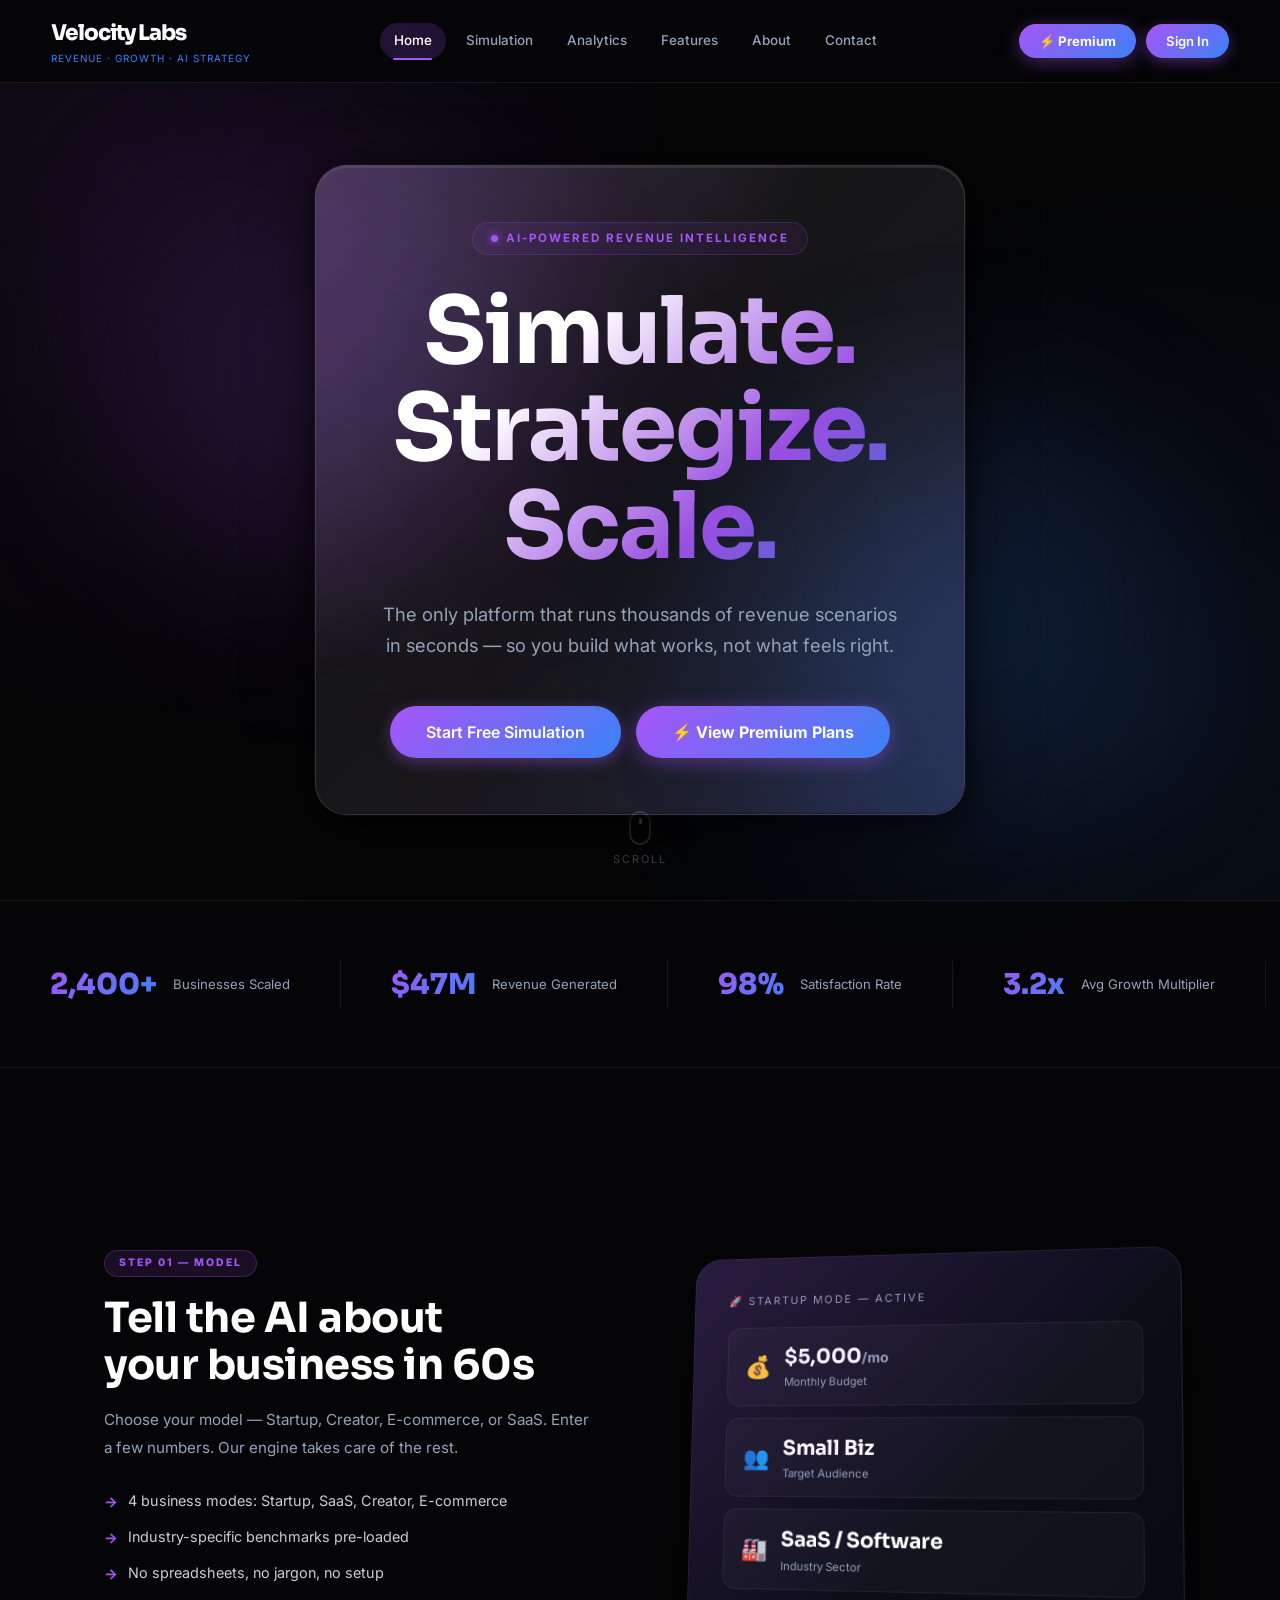
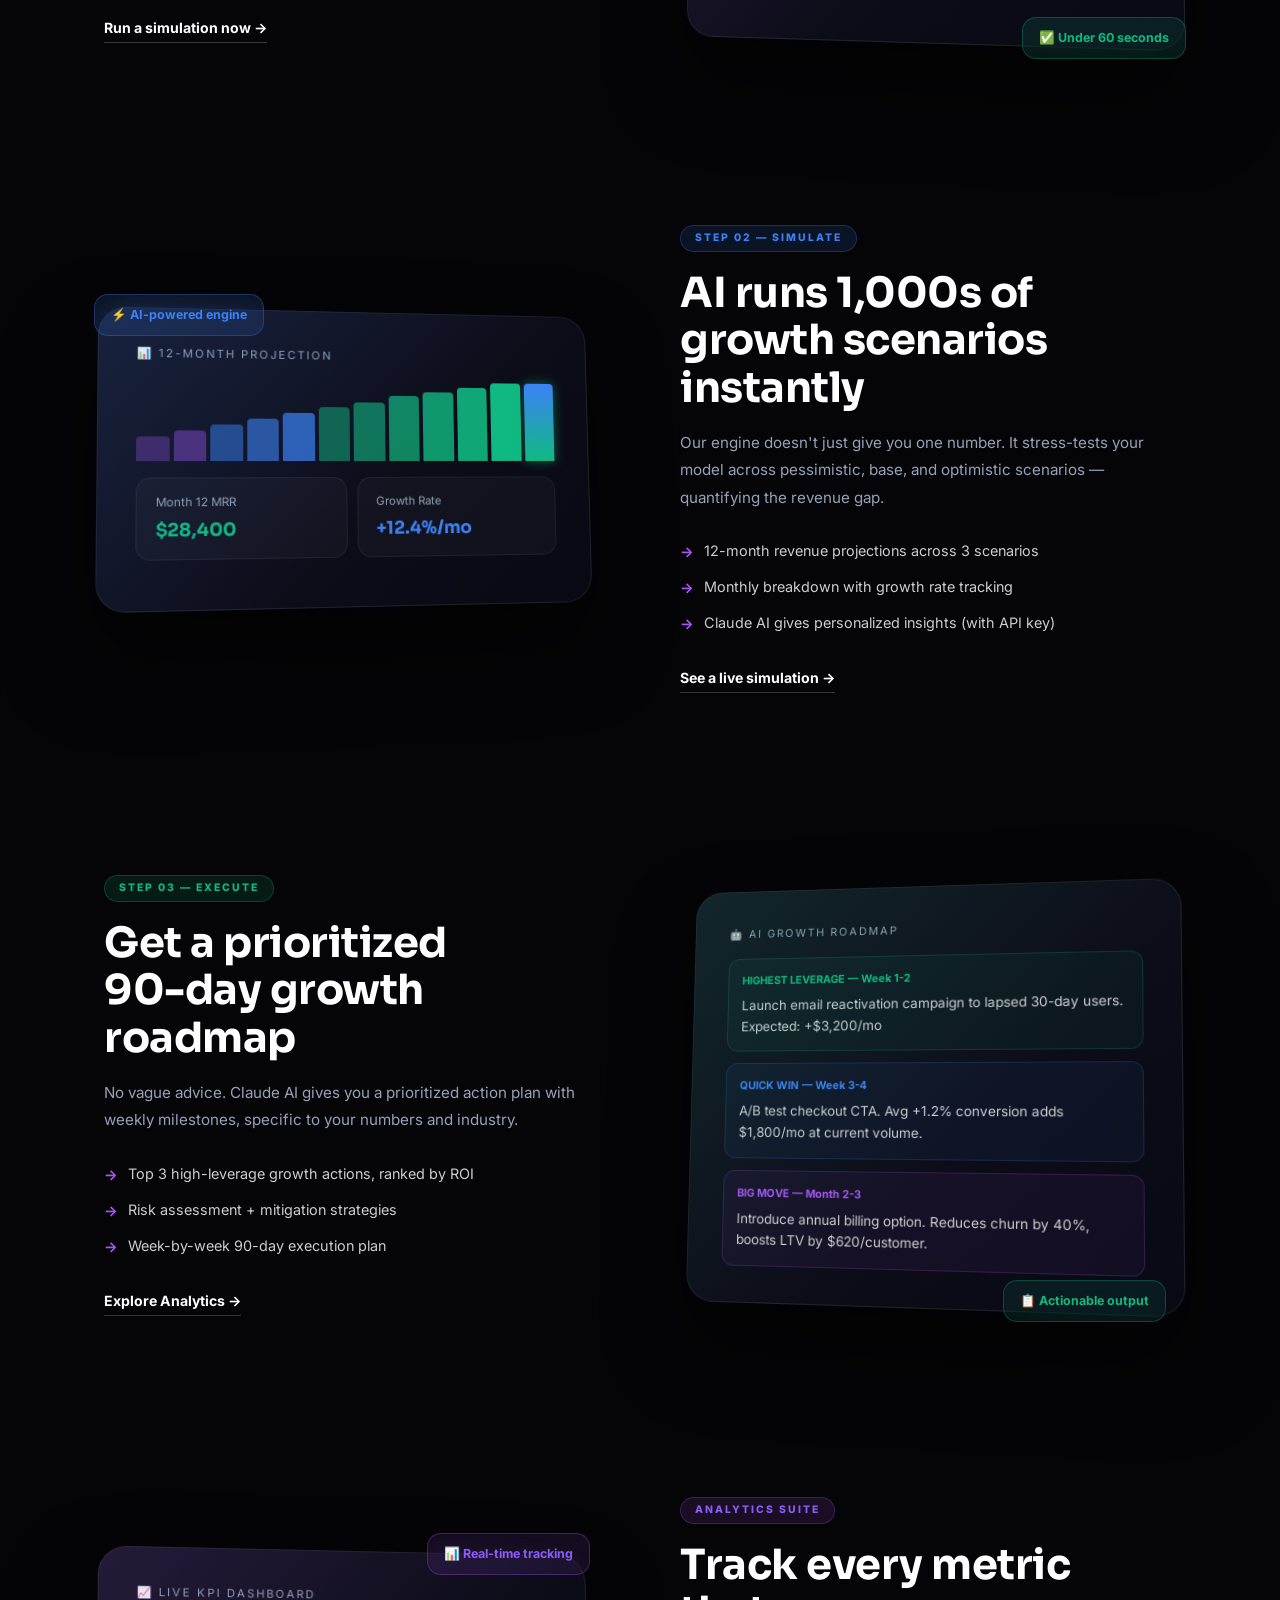
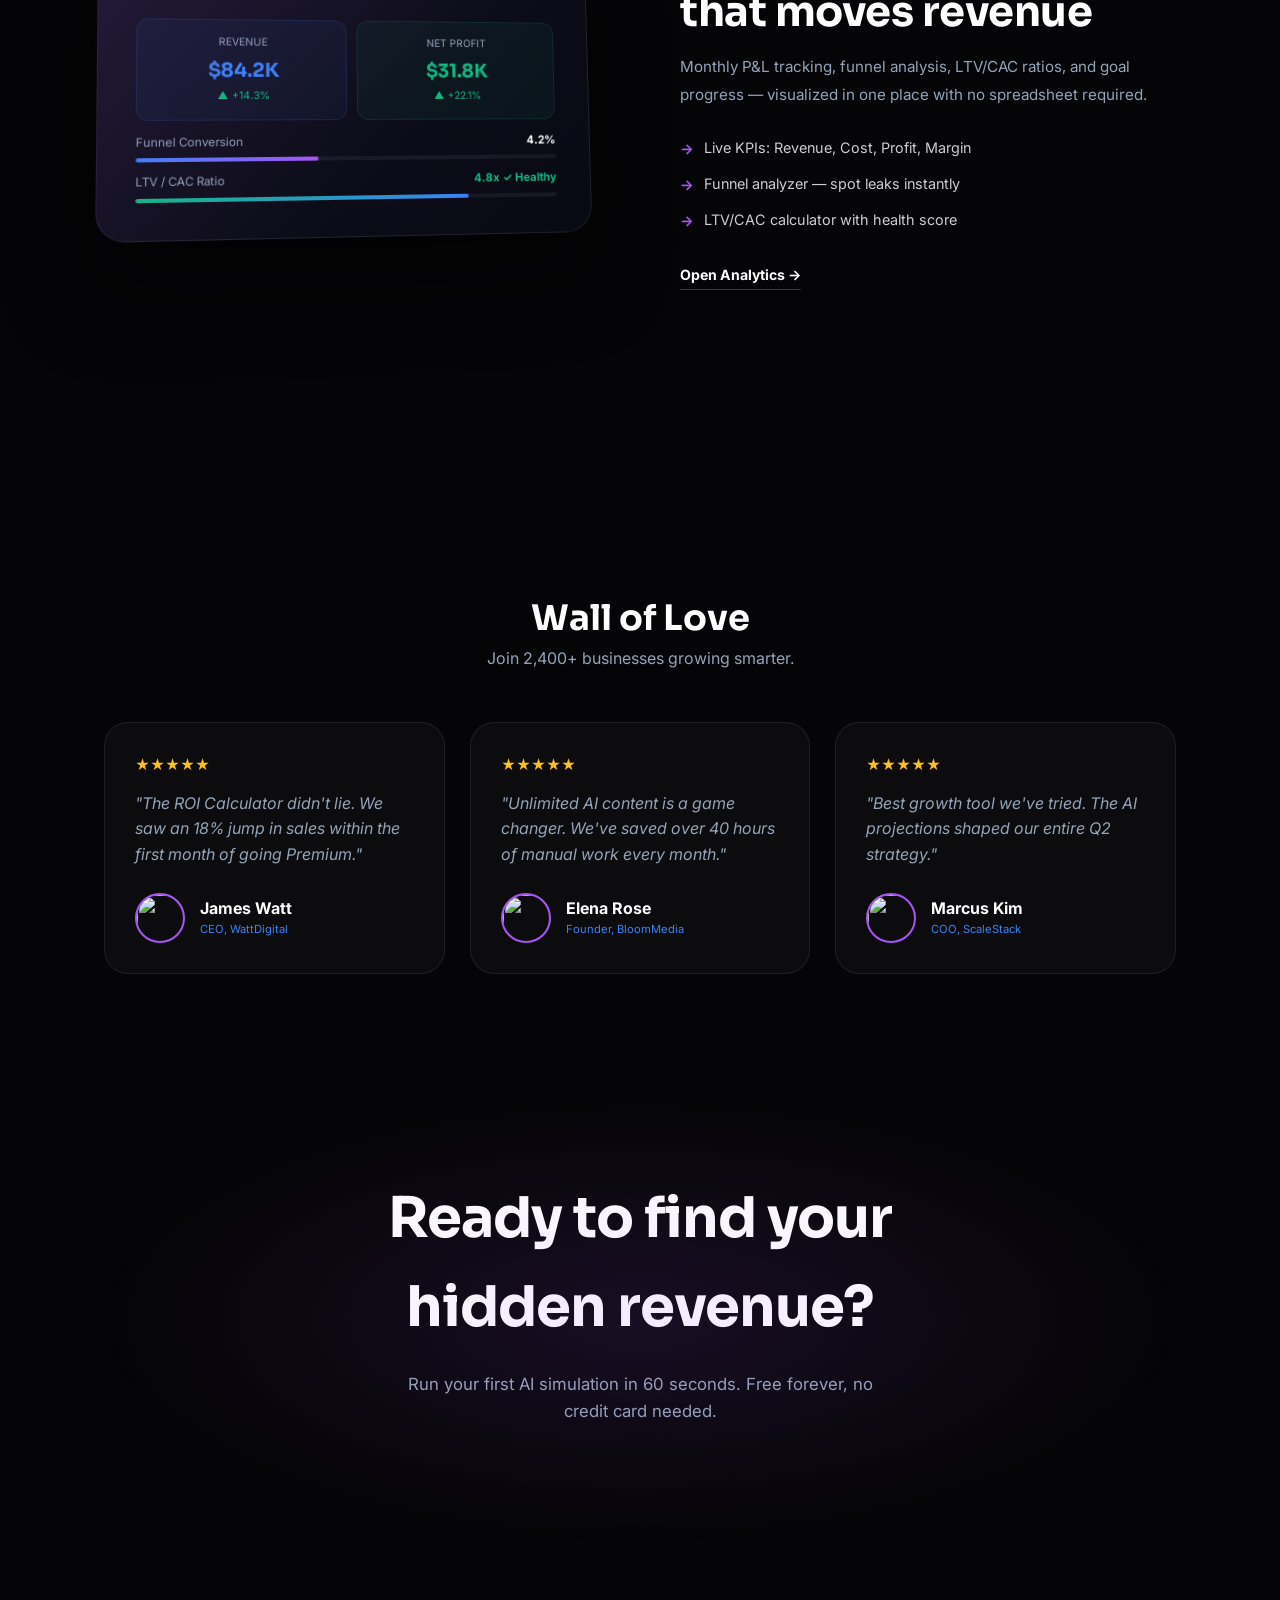
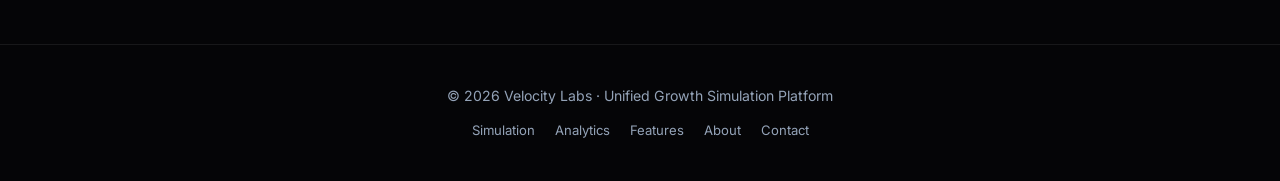
==== index.html @ 9f4c0e68 "Repo" ====
<!DOCTYPE html>
<html lang="en">

<head>
    <meta charset="UTF-8">
    <meta name="viewport" content="width=device-width, initial-scale=1.0">
    <title>Velocity Labs | Revenue · Growth · AI Strategy</title>
    <link
        href="https://fonts.googleapis.com/css2?family=Inter:wght@300;400;600;800&family=Sora:wght@400;700&display=swap"
        rel="stylesheet">
<link rel="stylesheet" href="style.css">
</head>

<body>

    <!-- BACKGROUND -->
    <div class="video-bg" id="videoBg">
        <video id="vid-home" autoplay muted loop playsinline>
            <source src="vid.mp4" type="video/mp4">
        </video>
        <video id="vid-other" autoplay muted loop playsinline>
            <source src="other-bg.mp4" type="video/mp4">
        </video>
    </div>
    <div class="video-overlay"></div>
    <div class="ambient-bg"></div>
    <div class="glow-orb" style="top:20%;left:10%;background:var(--p)"></div>
    <div class="glow-orb" style="bottom:10%;right:10%;background:var(--b)"></div>

    <!-- NAVBAR -->
    <nav>
        <a class="logo-wrap" onclick="navigate('home');return false;" href="#">
            <span class="logo-text">Velocity Labs</span>
            <span class="logo-tagline">Revenue · Growth · AI Strategy</span>
        </a>
        <div class="nav-links">
            <a data-page="home" onclick="navigate('home',event)">Home</a>
            <a data-page="dashboard" onclick="navigate('dashboard',event)" class="nav-dash" id="dashLink">📊 Dashboard</a>
            <a data-page="simulation" onclick="navigate('simulation',event)">Simulation</a>
            <a data-page="analytics" onclick="navigate('analytics',event)">Analytics</a>
            <a data-page="features" onclick="navigate('features',event)">Features</a>
            <a data-page="about" onclick="navigate('about',event)">About</a>
            <a data-page="contact" onclick="navigate('contact',event)">Contact</a>
        </div>
        <div class="nav-right">
            <span class="user-badge" id="userBadge">👤 <span id="userNameDisp"></span></span>
<button class="btn btn-premium-nav btn" id="premiumNavBtn" onclick="openPremiumModal()">⚡ Premium</button>
<button class="btn btn-primary" style="padding:9px 20px;font-size:.82rem" id="authNavBtn" onclick="navigate('auth')">Sign In</button>
<button class="logout-btn" id="logoutBtn" style="display:none" onclick="logout()">Logout</button>
        </div>
    </nav>



    <div class="toast" id="toast"></div>


    <!-- PREMIUM MODAL -->
    <div class="premium-modal-overlay" id="premiumModal">
        <div class="premium-modal">
            <button class="pm-close" onclick="closePremiumModal()">✕</button>
            <div class="pm-header">
                <div class="pm-eyebrow">⚡ Unlock Full Power</div>
                <h2>Upgrade to <span
                        style="background:linear-gradient(135deg,var(--p),var(--b));-webkit-background-clip:text;-webkit-text-fill-color:transparent">Premium</span>
                </h2>
                <p>Enterprise-grade growth intelligence, without the enterprise price tag.</p>
            </div>

            <!-- ROI Calc inside modal -->
            <div
                style="background:rgba(168,85,247,.04);border:1px solid rgba(168,85,247,.15);border-radius:20px;padding:28px;margin-bottom:36px">
                <p
                    style="text-align:center;font-size:.72rem;text-transform:uppercase;letter-spacing:2px;color:var(--td);margin-bottom:18px">
                    💡 See your potential monthly revenue lift</p>
                <div class="calc-grid" style="gap:24px">
                    <div>
                        <div class="premium-input-group">
                            <div class="stat-row"><span>Monthly Visitors</span><span class="stat-val"
                                    id="vDisp">5,000</span></div>
                            <input type="range" id="vInput" min="1000" max="100000" step="1000" value="5000"
                                oninput="updateROI()">
                        </div>
                        <div class="premium-input-group">
                            <div class="stat-row"><span>Avg. Order Value ($)</span><span class="stat-val"
                                    id="aDisp">50</span></div>
                            <input type="range" id="aInput" min="10" max="1000" step="10" value="50"
                                oninput="updateROI()">
                        </div>
                        <div class="premium-input-group">
                            <div class="stat-row"><span>Current Conv. Rate (%)</span><span class="stat-val"
                                    id="cDisp">2%</span></div>
                            <input type="range" id="cInput" min="0.5" max="10" step="0.1" value="2"
                                oninput="updateROI()">
                        </div>
                    </div>
                    <div
                        style="text-align:center;padding:20px;background:rgba(168,85,247,.06);border:1px solid rgba(168,85,247,.2);border-radius:16px;display:flex;flex-direction:column;justify-content:center">
                        <p
                            style="color:var(--td);font-size:.72rem;text-transform:uppercase;letter-spacing:2px;margin-bottom:4px">
                            Monthly Upside</p>
                        <div class="roi-number" id="roiTotal" style="font-size:3rem;margin:12px 0">+$1,250</div>
                        <div style="display:flex;gap:16px;justify-content:center;margin-bottom:18px;">
                            <div style="text-align:center">
                                <div style="color:var(--td);font-size:.65rem">FREE</div>
                                <div style="font-weight:700;font-size:.9rem" id="freeTotal">$5,000</div>
                            </div>
                            <div style="text-align:center">
                                <div style="color:var(--g);font-size:.65rem">PREMIUM</div>
                                <div style="font-weight:700;color:var(--g);font-size:.9rem" id="premTotal">$6,250</div>
                            </div>
                        </div>
                    </div>
                </div>
            </div>

            <!-- Plans -->
            <div class="pm-plans">
                <div class="pm-plan">
                    <div class="pm-plan-name">Free Plan</div>
                    <div class="pm-price">$0 <span>/mo</span></div>
                    <div class="pm-price-note">Always free</div>
                    <ul class="pm-features">
                        <li><span class="icon yes">✓</span> Basic AI simulations</li>
                        <li><span class="icon yes">✓</span> 5 templates / month</li>
                        <li><span class="icon yes">✓</span> Analytics dashboard</li>
                        <li><span class="icon no">✕</span> Smart revenue optimization</li>
                        <li><span class="icon no">✕</span> AI insights (Claude-powered)</li>
                        <li><span class="icon no">✕</span> Priority support</li>
                        <li><span class="icon no">✕</span> Export & save simulations</li>
                    </ul>
                    <button class="btn btn-secondary" style="width:100%">Current Plan</button>
                </div>
                <div class="pm-plan featured">
                    <div class="pm-badge">⭐ Most Popular</div>
                    <div class="pm-plan-name">Premium Plan</div>
                    <div class="pm-price" style="color:var(--p)">$49 <span>/mo</span></div>
                    <div class="pm-price-note">Cancel anytime · Billed monthly</div>
                    <ul class="pm-features">
                        <li><span class="icon yes">✓</span> Unlimited AI generation</li>
                        <li><span class="icon yes">✓</span> Premium templates (200+)</li>
                        <li><span class="icon yes">✓</span> Full analytics suite</li>
                        <li><span class="icon yes">✓</span> Smart revenue opt. <strong style="color:var(--g)">(+1.5%
                                lift)</strong></li>
                        <li><span class="icon yes">✓</span> AI insights powered by Claude</li>
                        <li><span class="icon yes">✓</span> 24/7 priority support</li>
                        <li><span class="icon yes">✓</span> Export & save unlimited sims</li>
                    </ul>
                        <button onclick="closePremiumModal();navigate('payment')" class="btn btn-primary" style="width:100%;padding:14px;font-size:1rem">Upgrade Now →</button>
                </div>
            </div>

            <!-- Testimonials -->
            <div class="pm-testimonial">
                <div class="pm-testi-card">
                    <div class="pm-testi-stars">★★★★★</div>
                    <p class="pm-testi-text">"The ROI Calculator didn't lie. We saw an 18% jump in sales within the
                        first month."</p>
                    <div class="pm-testi-author"><img src="https://i.pravatar.cc/150?u=1" class="pm-testi-img" alt="">
                        <div>
                            <div class="pm-testi-name">James Watt</div>
                            <div class="pm-testi-role">CEO, WattDigital</div>
                        </div>
                    </div>
                </div>
                <div class="pm-testi-card">
                    <div class="pm-testi-stars">★★★★★</div>
                    <p class="pm-testi-text">"Unlimited AI content is a game changer. We've saved over 40 hours of
                        manual work every month."</p>
                    <div class="pm-testi-author"><img src="https://i.pravatar.cc/150?u=2" class="pm-testi-img" alt="">
                        <div>
                            <div class="pm-testi-name">Elena Rose</div>
                            <div class="pm-testi-role">Founder, BloomMedia</div>
                        </div>
                    </div>
                </div>
                <div class="pm-testi-card">
                    <div class="pm-testi-stars">★★★★★</div>
                    <p class="pm-testi-text">"Best investment for our growth team. The AI projections were scarily
                        accurate."</p>
                    <div class="pm-testi-author"><img src="https://i.pravatar.cc/150?u=5" class="pm-testi-img" alt="">
                        <div>
                            <div class="pm-testi-name">Marcus Kim</div>
                            <div class="pm-testi-role">COO, ScaleStack</div>
                        </div>
                    </div>
                </div>
            </div>
        </div>
    </div>

    <!-- ══════════════════════════════════════
     PAGE: HOME
══════════════════════════════════════ -->
    <div id="page-home" class="page active">

        <!-- HERO -->
        <section id="hero-sec">
            <div class="hero-content">
                <div class="hero-glass-card">
                <div class="hero-eyebrow"><span class="hero-pulse"></span> AI-Powered Revenue Intelligence</div>
                <h1>Simulate.<br>Strategize.<br>Scale.</h1>
                <p>The only platform that runs thousands of revenue scenarios in seconds — so you build what works, not
                    what feels right.</p>
                <div class="hero-btns">
                    <button onclick="handleCTA('simulation')" class="btn btn-primary"
                        style="padding:16px 36px;font-size:1rem;">Start Free Simulation</button>
                    <button onclick="openPremiumModal()" class="btn btn-premium-nav btn"
                        style="padding:16px 36px;font-size:1rem;">⚡ View Premium Plans</button>
                </div>
                </div>
            </div>
            <div class="hero-scroll-hint">
                <div class="scroll-mouse">
                    <div class="scroll-wheel"></div>
                </div>
                <span>scroll</span>
            </div>
        </section>

        <!-- STATS MARQUEE -->
        <div class="stats-marquee-section">
            <div class="stats-marquee-inner">
                <!-- duplicated for seamless loop -->
                <div class="stat-marquee-item">
                    <div class="smi-num">2,400+</div>
                    <div class="smi-label">Businesses Scaled</div>
                </div>
                <div class="stat-marquee-item">
                    <div class="smi-num">$47M</div>
                    <div class="smi-label">Revenue Generated</div>
                </div>
                <div class="stat-marquee-item">
                    <div class="smi-num">98%</div>
                    <div class="smi-label">Satisfaction Rate</div>
                </div>
                <div class="stat-marquee-item">
                    <div class="smi-num">3.2x</div>
                    <div class="smi-label">Avg Growth Multiplier</div>
                </div>
                <div class="stat-marquee-item">
                    <div class="smi-num">12K+</div>
                    <div class="smi-label">AI Simulations Run</div>
                </div>
                <div class="stat-marquee-item">
                    <div class="smi-num">40h/mo</div>
                    <div class="smi-label">Time Saved Per Team</div>
                </div>
                <!-- repeat -->
                <div class="stat-marquee-item">
                    <div class="smi-num">2,400+</div>
                    <div class="smi-label">Businesses Scaled</div>
                </div>
                <div class="stat-marquee-item">
                    <div class="smi-num">$47M</div>
                    <div class="smi-label">Revenue Generated</div>
                </div>
                <div class="stat-marquee-item">
                    <div class="smi-num">98%</div>
                    <div class="smi-label">Satisfaction Rate</div>
                </div>
                <div class="stat-marquee-item">
                    <div class="smi-num">3.2x</div>
                    <div class="smi-label">Avg Growth Multiplier</div>
                </div>
                <div class="stat-marquee-item">
                    <div class="smi-num">12K+</div>
                    <div class="smi-label">AI Simulations Run</div>
                </div>
                <div class="stat-marquee-item">
                    <div class="smi-num">40h/mo</div>
                    <div class="smi-label">Time Saved Per Team</div>
                </div>
            </div>
        </div>

        <!-- 3D SCROLL PANELS -->
        <div class="scroll3d-wrapper">
            <div class="scroll3d-track">

                <!-- PANEL 1 -->
                <div class="s3d-panel" data-panel="1">
                    <div class="s3d-text-col">
                        <div class="s3d-pill purple">Step 01 — Model</div>
                        <h2 class="s3d-title">Tell the AI about<br>your business in 60s</h2>
                        <p class="s3d-desc">Choose your model — Startup, Creator, E-commerce, or SaaS. Enter a few
                            numbers. Our engine takes care of the rest.</p>
                        <ul class="s3d-list">
                            <li>4 business modes: Startup, SaaS, Creator, E-commerce</li>
                            <li>Industry-specific benchmarks pre-loaded</li>
                            <li>No spreadsheets, no jargon, no setup</li>
                        </ul>
                        <span class="s3d-link" onclick="navigate('simulation')">Run a simulation now →</span>
                    </div>
                    <div class="s3d-visual">
                        <div class="s3d-card-3d">
                            <div class="s3d-card-accent"></div>
                            <p
                                style="font-size:.7rem;text-transform:uppercase;letter-spacing:2px;color:var(--td);margin-bottom:18px">
                                🚀 Startup Mode — Active</p>
                            <div class="mini-metric">
                                <div class="mini-metric-icon">💰</div>
                                <div>
                                    <div class="mini-metric-val">$5,000<span
                                            style="font-size:.9rem;color:var(--td)">/mo</span></div>
                                    <div class="mini-metric-label">Monthly Budget</div>
                                </div>
                            </div>
                            <div class="mini-metric">
                                <div class="mini-metric-icon">👥</div>
                                <div>
                                    <div class="mini-metric-val">Small Biz</div>
                                    <div class="mini-metric-label">Target Audience</div>
                                </div>
                            </div>
                            <div class="mini-metric">
                                <div class="mini-metric-icon">🏭</div>
                                <div>
                                    <div class="mini-metric-val">SaaS / Software</div>
                                    <div class="mini-metric-label">Industry Sector</div>
                                </div>
                            </div>
                            <!-- <button class="btn btn-primary" style="width:100%;margin-top:18px;padding:12px">⚡ Run AI Simulation</button> -->
                        </div>
                        <div class="s3d-float-badge" style="bottom:-18px;right:-10px">✅ Under 60 seconds</div>
                    </div>
                </div>

                <!-- PANEL 2 -->
                <div class="s3d-panel reverse" data-panel="2">
                    <div class="s3d-text-col">
                        <div class="s3d-pill blue">Step 02 — Simulate</div>
                        <h2 class="s3d-title">AI runs 1,000s of<br>growth scenarios instantly</h2>
                        <p class="s3d-desc">Our engine doesn't just give you one number. It stress-tests your model
                            across pessimistic, base, and optimistic scenarios — quantifying the revenue gap.</p>
                        <ul class="s3d-list">
                            <li>12-month revenue projections across 3 scenarios</li>
                            <li>Monthly breakdown with growth rate tracking</li>
                            <li>Claude AI gives personalized insights (with API key)</li>
                        </ul>
                        <span class="s3d-link" onclick="navigate('simulation')">See a live simulation →</span>
                    </div>
                    <div class="s3d-visual">
                        <div class="s3d-card-3d">
                            <div class="s3d-card-accent"
                                style="background:linear-gradient(135deg,rgba(59,130,246,.15),transparent 60%)"></div>
                            <p
                                style="font-size:.7rem;text-transform:uppercase;letter-spacing:2px;color:var(--td);margin-bottom:16px">
                                📊 12-Month Projection</p>
                            <!-- mini chart bars -->
                            <div style="display:flex;align-items:flex-end;gap:4px;height:80px;margin-bottom:16px">
                                <div style="flex:1;background:rgba(168,85,247,.3);border-radius:4px 4px 0 0;height:30%">
                                </div>
                                <div style="flex:1;background:rgba(168,85,247,.4);border-radius:4px 4px 0 0;height:38%">
                                </div>
                                <div style="flex:1;background:rgba(59,130,246,.5);border-radius:4px 4px 0 0;height:45%">
                                </div>
                                <div style="flex:1;background:rgba(59,130,246,.6);border-radius:4px 4px 0 0;height:53%">
                                </div>
                                <div style="flex:1;background:rgba(59,130,246,.7);border-radius:4px 4px 0 0;height:60%">
                                </div>
                                <div style="flex:1;background:rgba(16,185,129,.5);border-radius:4px 4px 0 0;height:68%">
                                </div>
                                <div style="flex:1;background:rgba(16,185,129,.6);border-radius:4px 4px 0 0;height:74%">
                                </div>
                                <div style="flex:1;background:rgba(16,185,129,.7);border-radius:4px 4px 0 0;height:82%">
                                </div>
                                <div style="flex:1;background:rgba(16,185,129,.8);border-radius:4px 4px 0 0;height:88%">
                                </div>
                                <div style="flex:1;background:rgba(16,185,129,.9);border-radius:4px 4px 0 0;height:94%">
                                </div>
                                <div style="flex:1;background:rgba(16,185,129,1);border-radius:4px 4px 0 0;height:100%">
                                </div>
                                <div
                                    style="flex:1;background:linear-gradient(to top,#10b981,#3b82f6);border-radius:4px 4px 0 0;height:100%;box-shadow:0 0 12px rgba(16,185,129,.5)">
                                </div>
                            </div>
                            <div style="display:grid;grid-template-columns:1fr 1fr;gap:10px">
                                <div class="mini-metric" style="flex-direction:column;align-items:flex-start;gap:4px">
                                    <div class="mini-metric-label">Month 12 MRR</div>
                                    <div class="mini-metric-val" style="font-size:1.1rem;color:var(--g)">$28,400</div>
                                </div>
                                <div class="mini-metric" style="flex-direction:column;align-items:flex-start;gap:4px">
                                    <div class="mini-metric-label">Growth Rate</div>
                                    <div class="mini-metric-val" style="font-size:1.1rem;color:var(--b)">+12.4%/mo</div>
                                </div>
                            </div>
                        </div>
                        <div class="s3d-float-badge"
                            style="top:-16px;left:-10px;background:rgba(59,130,246,.12);border-color:rgba(59,130,246,.3);color:var(--b)">
                            ⚡ AI-powered engine</div>
                    </div>
                </div>

                <!-- PANEL 3 -->
                <div class="s3d-panel" data-panel="3">
                    <div class="s3d-text-col">
                        <div class="s3d-pill green">Step 03 — Execute</div>
                        <h2 class="s3d-title">Get a prioritized<br>90-day growth roadmap</h2>
                        <p class="s3d-desc">No vague advice. Claude AI gives you a prioritized action plan with weekly
                            milestones, specific to your numbers and industry.</p>
                        <ul class="s3d-list">
                            <li>Top 3 high-leverage growth actions, ranked by ROI</li>
                            <li>Risk assessment + mitigation strategies</li>
                            <li>Week-by-week 90-day execution plan</li>
                        </ul>
                        <span class="s3d-link" onclick="navigate('analytics')">Explore Analytics →</span>
                    </div>
                    <div class="s3d-visual">
                        <div class="s3d-card-3d">
                            <div class="s3d-card-accent"
                                style="background:linear-gradient(135deg,rgba(16,185,129,.12),transparent 60%)"></div>
                            <p
                                style="font-size:.7rem;text-transform:uppercase;letter-spacing:2px;color:var(--td);margin-bottom:16px">
                                🤖 AI Growth Roadmap</p>
                            <div
                                style="background:rgba(16,185,129,.06);border:1px solid rgba(16,185,129,.2);border-radius:12px;padding:14px;margin-bottom:12px">
                                <div style="font-size:.7rem;color:var(--g);font-weight:700;margin-bottom:6px">HIGHEST
                                    LEVERAGE — Week 1-2</div>
                                <div style="font-size:.85rem;color:rgba(255,255,255,.8)">Launch email reactivation
                                    campaign to lapsed 30-day users. Expected: +$3,200/mo</div>
                            </div>
                            <div
                                style="background:rgba(59,130,246,.06);border:1px solid rgba(59,130,246,.2);border-radius:12px;padding:14px;margin-bottom:12px">
                                <div style="font-size:.7rem;color:var(--b);font-weight:700;margin-bottom:6px">QUICK WIN
                                    — Week 3-4</div>
                                <div style="font-size:.85rem;color:rgba(255,255,255,.8)">A/B test checkout CTA. Avg
                                    +1.2% conversion adds $1,800/mo at current volume.</div>
                            </div>
                            <div
                                style="background:rgba(168,85,247,.06);border:1px solid rgba(168,85,247,.2);border-radius:12px;padding:14px">
                                <div style="font-size:.7rem;color:var(--p);font-weight:700;margin-bottom:6px">BIG MOVE —
                                    Month 2-3</div>
                                <div style="font-size:.85rem;color:rgba(255,255,255,.8)">Introduce annual billing
                                    option. Reduces churn by 40%, boosts LTV by $620/customer.</div>
                            </div>
                        </div>
                        <div class="s3d-float-badge"
                            style="bottom:-16px;right:10px;background:rgba(16,185,129,.1);border-color:rgba(16,185,129,.3);color:var(--g)">
                            📋 Actionable output</div>
                    </div>
                </div>

                <!-- PANEL 4 — Analytics -->
                <div class="s3d-panel reverse" data-panel="4">
                    <div class="s3d-text-col">
                        <div class="s3d-pill orange">Analytics Suite</div>
                        <h2 class="s3d-title">Track every metric<br>that moves revenue</h2>
                        <p class="s3d-desc">Monthly P&L tracking, funnel analysis, LTV/CAC ratios, and goal progress —
                            visualized in one place with no spreadsheet required.</p>
                        <ul class="s3d-list">
                            <li>Live KPIs: Revenue, Cost, Profit, Margin</li>
                            <li>Funnel analyzer — spot leaks instantly</li>
                            <li>LTV/CAC calculator with health score</li>
                        </ul>
                        <span class="s3d-link" onclick="navigate('analytics')">Open Analytics →</span>
                    </div>
                    <div class="s3d-visual">
                        <div class="s3d-card-3d">
                            <div class="s3d-card-accent"
                                style="background:linear-gradient(135deg,rgba(168,85,247,.12),transparent 60%)"></div>
                            <p
                                style="font-size:.7rem;text-transform:uppercase;letter-spacing:2px;color:var(--td);margin-bottom:16px">
                                📈 Live KPI Dashboard</p>
                            <div style="display:grid;grid-template-columns:1fr 1fr;gap:10px;margin-bottom:12px">
                                <div
                                    style="padding:14px;background:rgba(59,130,246,.06);border:1px solid rgba(59,130,246,.15);border-radius:12px;text-align:center">
                                    <div style="font-size:.65rem;color:var(--td);margin-bottom:4px">REVENUE</div>
                                    <div style="font-family:'Sora';font-size:1.2rem;font-weight:700;color:var(--b)">
                                        $84.2K</div>
                                    <div style="font-size:.65rem;color:var(--g);margin-top:2px">▲ +14.3%</div>
                                </div>
                                <div
                                    style="padding:14px;background:rgba(16,185,129,.06);border:1px solid rgba(16,185,129,.15);border-radius:12px;text-align:center">
                                    <div style="font-size:.65rem;color:var(--td);margin-bottom:4px">NET PROFIT</div>
                                    <div style="font-family:'Sora';font-size:1.2rem;font-weight:700;color:var(--g)">
                                        $31.8K</div>
                                    <div style="font-size:.65rem;color:var(--g);margin-top:2px">▲ +22.1%</div>
                                </div>
                            </div>
                            <div style="margin-bottom:10px">
                                <div
                                    style="display:flex;justify-content:space-between;font-size:.72rem;color:var(--td);margin-bottom:6px">
                                    <span>Funnel Conversion</span><span style="color:white;font-weight:700">4.2%</span>
                                </div>
                                <div class="mini-bar-track">
                                    <div class="mini-bar-fill"
                                        style="width:42%;background:linear-gradient(to right,var(--b),var(--p))"></div>
                                </div>
                            </div>
                            <div>
                                <div
                                    style="display:flex;justify-content:space-between;font-size:.72rem;color:var(--td);margin-bottom:6px">
                                    <span>LTV / CAC Ratio</span><span style="color:var(--g);font-weight:700">4.8x ✓
                                        Healthy</span>
                                </div>
                                <div class="mini-bar-track">
                                    <div class="mini-bar-fill"
                                        style="width:78%;background:linear-gradient(to right,var(--g),var(--b))"></div>
                                </div>
                            </div>
                        </div>
                        <div class="s3d-float-badge"
                            style="top:-16px;right:10px;background:rgba(168,85,247,.1);border-color:rgba(168,85,247,.3);color:var(--o)">
                            📊 Real-time tracking</div>
                    </div>
                </div>

            </div><!-- /scroll3d-track -->
        </div><!-- /scroll3d-wrapper -->

        <!-- REVIEWS -->
        <section style="padding:60px 5% 80px;max-width:1200px;margin:0 auto">
            <div class="section-header" style="margin-bottom:50px">
                <h2 style="font-family:'Sora';font-size:2.2rem;">Wall of Love</h2>
                <p style="color:var(--td)">Join 2,400+ businesses growing smarter.</p>
            </div>
            <div class="reviews-grid">
                <div class="review-card glass">
                    <div class="stars">★★★★★</div>
                    <p style="color:var(--td);font-style:italic;">"The ROI Calculator didn't lie. We saw an 18% jump in
                        sales within the first month of going Premium."</p>
                    <div class="user-meta"><img src="https://i.pravatar.cc/150?u=1" class="user-img" alt="">
                        <div>
                            <div style="font-weight:700;">James Watt</div>
                            <div style="font-size:.7rem;color:var(--b);">CEO, WattDigital</div>
                        </div>
                    </div>
                </div>
                <div class="review-card glass">
                    <div class="stars">★★★★★</div>
                    <p style="color:var(--td);font-style:italic;">"Unlimited AI content is a game changer. We've saved
                        over 40 hours of manual work every month."</p>
                    <div class="user-meta"><img src="https://i.pravatar.cc/150?u=2" class="user-img" alt="">
                        <div>
                            <div style="font-weight:700;">Elena Rose</div>
                            <div style="font-size:.7rem;color:var(--b);">Founder, BloomMedia</div>
                        </div>
                    </div>
                </div>
                <div class="review-card glass">
                    <div class="stars">★★★★★</div>
                    <p style="color:var(--td);font-style:italic;">"Best growth tool we've tried. The AI projections
                        shaped our entire Q2 strategy."</p>
                    <div class="user-meta"><img src="https://i.pravatar.cc/150?u=5" class="user-img" alt="">
                        <div>
                            <div style="font-weight:700;">Marcus Kim</div>
                            <div style="font-size:.7rem;color:var(--b);">COO, ScaleStack</div>
                        </div>
                    </div>
                </div>
            </div>
        </section>

        <!-- FINAL CTA -->
        <section class="final-cta-section">
            <h2>Ready to find your<br>hidden revenue?</h2>
            <p>Run your first AI simulation in 60 seconds. Free forever, no credit card needed.</p>
            <div class="cta-btn-row">
        </section>

        <footer>
            <p>© 2026 Velocity Labs · Unified Growth Simulation Platform</p>
            <div class="foot-links"><a onclick="go(event,'simulation')">Simulation</a><a
                    onclick="go(event,'analytics')">Analytics</a><a onclick="go(event,'features')">Features</a><a
                    onclick="go(event,'about')">About</a><a onclick="go(event,'contact')">Contact</a></div>
        </footer>
    </div><!-- /page-home -->


    <!-- ══════════════════════════════════════
     PAGE: SIMULATION
══════════════════════════════════════ -->
    <div id="page-simulation" class="page">
        <div class="page-hero">
            <span class="badge"
                style="background:rgba(168,85,247,.12);border:1px solid rgba(168,85,247,.3);color:var(--p);">Growth
                Simulator</span>
            <h1>Model Your<br>Revenue Future</h1>
            <p>Pick your business type, enter your numbers. Get a full 12-month AI-powered growth projection.</p>
        </div>
        <div class="section-wrap" style="padding-top:0;">

            <!-- Mode Tabs -->
            <div class="mode-selector">
                <div class="mode-tab active" onclick="switchMode('startup',this)">🚀 Startup</div>
                <div class="mode-tab" onclick="switchMode('creator',this)">🎨 Creator</div>
                <div class="mode-tab" onclick="switchMode('ecommerce',this)">🛒 E-commerce</div>
                <div class="mode-tab" onclick="switchMode('saas',this)">🤖 SaaS</div>
            </div>

            <!-- STARTUP -->
            <div id="startup" class="sim-container active">
                <div class="sim-card glass">
                    <h3 style="font-family:'Sora';font-size:1.5rem;margin-bottom:24px;">🚀 Startup Mode</h3>
                    <div class="form-row">
                        <div class="input-group"><label>Startup Idea / Name</label><input type="text" id="su-idea"
                                placeholder="e.g. AI Scheduling App"></div>
                        <div class="input-group"><label>Target Audience</label><input type="text" id="su-audience"
                                placeholder="e.g. Small business owners"></div>
                    </div>
                    <div class="form-row">
                        <div class="input-group"><label>Monthly Budget ($)</label><input type="number" id="su-budget"
                                value="5000" min="100"></div>
                        <div class="input-group"><label>Expected ARPU ($/user)</label><input type="number" id="su-arpu"
                                value="25" min="1"></div>
                    </div>
                    <div class="input-group" style="margin-bottom:20px;"><label>Industry / Sector</label>
                        <select id="su-industry">
                            <option>SaaS / Software</option>
                            <option>E-commerce</option>
                            <option>Marketplace</option>
                            <option>Consumer App</option>
                            <option>B2B Services</option>
                            <option>Healthcare</option>
                            <option>Fintech</option>
                        </select>
                    </div>
                    <button class="btn btn-primary" style="width:100%;margin-top:4px;padding:14px;font-size:1rem;"
                        onclick="runSimulation('startup')">🚀 Run AI Simulation</button>
                    <div class="insight-box">💡 <strong>Tip:</strong> Focused niche marketing can reduce CAC by 22% in
                        the first quarter. The more specific your audience, the higher your conversion rate.</div>
                </div>
            </div>

            <!-- CREATOR -->
            <div id="creator" class="sim-container">
                <div class="sim-card glass">
                    <h3 style="font-family:'Sora';font-size:1.5rem;margin-bottom:24px;">🎨 Creator Mode</h3>
                    <div class="form-row">
                        <div class="input-group"><label>Platform</label>
                            <select id="cr-platform">
                                <option>YouTube</option>
                                <option>Instagram</option>
                                <option>TikTok</option>
                                <option>Podcast</option>
                                <option>Newsletter</option>
                                <option>Twitter/X</option>
                            </select>
                        </div>
                        <div class="input-group"><label>Current Audience Size</label><input type="number"
                                id="cr-audience" value="10000" min="100"></div>
                    </div>
                    <div class="form-row">
                        <div class="input-group"><label>Engagement Rate (%)</label><input type="number" id="cr-engage"
                                value="4" min="0.1" max="100" step="0.1"></div>
                        <div class="input-group"><label>Product/Course Price ($)</label><input type="number"
                                id="cr-price" value="97" min="1"></div>
                    </div>
                    <div class="input-group" style="margin-bottom:20px;"><label>Primary Monetization</label>
                        <select id="cr-mono">
                            <option>Digital Products/Courses</option>
                            <option>Sponsorships</option>
                            <option>Ad Revenue</option>
                            <option>Memberships/Patreon</option>
                            <option>Affiliate Marketing</option>
                        </select>
                    </div>
                    <button class="btn btn-primary" style="width:100%;margin-top:4px;padding:14px;font-size:1rem;"
                        onclick="runSimulation('creator')">🎨 Run AI Simulation</button>
                    <div class="insight-box">💡 <strong>Tip:</strong> With 10k followers, a digital product launch
                        yields 3–5x more than ad revenue. Launch to your warmest 1,000 fans first.</div>
                </div>
            </div>

            <!-- ECOMMERCE -->
            <div id="ecommerce" class="sim-container">
                <div class="sim-card glass">
                    <h3 style="font-family:'Sora';font-size:1.5rem;margin-bottom:24px;">🛒 E-commerce Mode</h3>
                    <div class="form-row">
                        <div class="input-group"><label>Monthly Visitors</label><input type="number" id="ec-visitors"
                                value="50000" min="100"></div>
                        <div class="input-group"><label>Conversion Rate (%)</label><input type="number" id="ec-conv"
                                value="2.5" min="0.1" max="100" step="0.1"></div>
                    </div>
                    <div class="form-row">
                        <div class="input-group"><label>Avg Order Value ($)</label><input type="number" id="ec-aov"
                                value="75" min="1"></div>
                        <div class="input-group"><label>Monthly Ad Spend ($)</label><input type="number" id="ec-adspend"
                                value="5000" min="0"></div>
                    </div>
                    <div class="input-group" style="margin-bottom:20px;"><label>Store Category</label>
                        <select id="ec-cat">
                            <option>Fashion & Apparel</option>
                            <option>Beauty & Skincare</option>
                            <option>Electronics</option>
                            <option>Home & Garden</option>
                            <option>Sports & Fitness</option>
                            <option>Food & Beverage</option>
                        </select>
                    </div>
                    <button class="btn btn-primary" style="width:100%;margin-top:4px;padding:14px;font-size:1rem;"
                        onclick="runSimulation('ecommerce')">🛒 Run AI Simulation</button>
                    <div class="insight-box">💡 <strong>Tip:</strong> Increasing AOV by just $10 via upsells adds $12.5k
                        to your monthly bottom line at 50k visitors. Focus on post-purchase flows.</div>
                </div>
            </div>

            <!-- SAAS -->
            <div id="saas" class="sim-container">
                <div class="sim-card glass">
                    <h3 style="font-family:'Sora';font-size:1.5rem;margin-bottom:24px;">🤖 SaaS Mode</h3>
                    <div class="form-row">
                        <div class="input-group"><label>Current Active Users</label><input type="number" id="sa-users"
                                value="1200" min="1"></div>
                        <div class="input-group"><label>Monthly Churn Rate (%)</label><input type="number" id="sa-churn"
                                value="5" min="0.1" max="100" step="0.1"></div>
                    </div>
                    <div class="form-row">
                        <div class="input-group"><label>Subscription Price ($/mo)</label><input type="number"
                                id="sa-price" value="29" min="1"></div>
                        <div class="input-group"><label>Monthly New Trials</label><input type="number" id="sa-trials"
                                value="200" min="0"></div>
                    </div>
                    <div class="form-row">
                        <div class="input-group"><label>Trial-to-Paid Rate (%)</label><input type="number"
                                id="sa-trialconv" value="25" min="0.1" max="100" step="1"></div>
                        <div class="input-group"><label>Billing Type</label><select id="sa-billing">
                                <option>Monthly</option>
                                <option>Annual</option>
                                <option>Both</option>
                            </select></div>
                    </div>
                    <button class="btn btn-primary" style="width:100%;margin-top:4px;padding:14px;font-size:1rem;"
                        onclick="runSimulation('saas')">🤖 Run AI Simulation</button>
                    <div class="insight-box">💡 <strong>Tip:</strong> Reducing churn from 5% to 3% increases LTV by 60%.
                        Focus on onboarding quality over acquisition volume.</div>
                </div>
            </div>

            <!-- SIMULATION RESULTS -->
            <div class="sim-results" id="simResults">
            <div id="aiInsightBox" style="display:none;margin-bottom:24px;padding:24px 28px;background:rgba(168,85,247,.07);border:1px solid rgba(168,85,247,.25);border-radius:18px;">
            </div>
                <div style="display:flex;justify-content:space-between;align-items:center;margin-bottom:20px;">
                    <h2 style="font-family:'Sora';font-size:1.5rem;">📊 Simulation Results</h2>
                    <div style="display:flex;gap:10px;">
                        <button class="btn btn-secondary btn-sm" onclick="exportSimulation()">⬇ Export</button>
                        <button class="btn btn-secondary btn-sm" onclick="saveCurrentSim()">💾 Save</button>
                    </div>
                </div>

                <!-- Scenario Tabs -->
                <div class="scenario-tabs">
                    <div class="scen-tab" onclick="switchScenario('pessimistic',this)">📉 Pessimistic</div>
                    <div class="scen-tab active" onclick="switchScenario('base',this)">📊 Base Case</div>
                    <div class="scen-tab" onclick="switchScenario('optimistic',this)">🚀 Optimistic</div>
                </div>

                <!-- Key Metrics -->
                <div class="metrics-row" id="simMetrics">
                    <div class="metric-card glass">
                        <div class="metric-val" id="m-rev">—</div>
                        <div class="metric-label">12-Month Revenue</div>
                    </div>
                    <div class="metric-card glass">
                        <div class="metric-val" id="m-growth">—</div>
                        <div class="metric-label">Growth Rate</div>
                    </div>
                    <div class="metric-card glass">
                        <div class="metric-val" id="m-mrr">—</div>
                        <div class="metric-label">Month 12 MRR</div>
                    </div>
                    <div class="metric-card glass">
                        <div class="metric-val" id="m-roi">—</div>
                        <div class="metric-label">Projected ROI</div>
                    </div>
                </div>

                <!-- Chart -->
                <div class="chart-wrap glass">
                    <h3 style="font-family:'Sora';font-size:1rem;margin-bottom:16px;">12-Month Revenue Projection</h3>
                    <canvas id="simChart" style="height:260px"></canvas>
                    <div class="chart-legend">
                        <div class="legend-item">
                            <div class="legend-dot" style="background:#a855f7"></div>Pessimistic
                        </div>
                        <div class="legend-item">
                            <div class="legend-dot" style="background:#3b82f6"></div>Base Case
                        </div>
                        <div class="legend-item">
                            <div class="legend-dot" style="background:#10b981"></div>Optimistic
                        </div>
                    </div>
                </div>

                <!-- Monthly Table (collapsible) -->
                <div class="table-wrap glass">
                    <div class="collapsible-header" onclick="toggleCollapse('monthlyTableBody','monthlyCollapseIcon')">
                        <h3>Monthly Breakdown</h3>
                        <span class="collapse-icon open" id="monthlyCollapseIcon">▼</span>
                    </div>
                    <div id="monthlyTableBody">
                        <table class="monthly-table">
                            <thead>
                                <tr>
                                    <th>Month</th>
                                    <th>Revenue</th>
                                    <th>Growth</th>
                                    <th>Cumulative</th>
                                </tr>
                            </thead>
                            <tbody id="monthlyRows"></tbody>
                        </table>
                    </div>
                </div>

            </div>

            <!-- Saved Simulations -->
            <div class="saved-sims" id="savedSimsWrap" style="display:none">
                <h3 style="font-family:'Sora';font-size:1.1rem;margin-bottom:16px;">💾 Saved Simulations</h3>
                <div id="savedSimsList"></div>
            </div>

            <div style="padding-bottom:80px;"></div>
        </div>
        <footer>
            <p>© 2026 Velocity Labs · Unified Growth Simulation Platform</p>
        </footer>
    </div><!-- /page-simulation -->


    <!-- ══════════════════════════════════════
     PAGE: ANALYTICS
══════════════════════════════════════ -->
    <div id="page-analytics" class="page">
        <div class="page-hero">
            <span class="badge"
                style="background:rgba(59,130,246,.12);border:1px solid rgba(59,130,246,.3);color:var(--b);">Analytics
                Dashboard</span>
            <h1>Visualize &amp; Track<br>Every Metric</h1>
            <p>Monthly tracking, funnel analysis, LTV/CAC, goals, and AI-powered business insights — all in one place.
            </p>
        </div>
        <div class="section-wrap" style="padding-top:0;">


            <div class="kpi-bar reveal" id="kpiBar">
                <div class="kpi-card glass">
                    <div class="kpi-icon">💰</div>
                    <div>
                        <div class="kpi-val" id="kpi-rev">$0</div>
                        <div class="kpi-label">Total Revenue</div>
                        <div class="kpi-delta" id="kpi-rev-d"></div>
                    </div>
                </div>
                <div class="kpi-card glass">
                    <div class="kpi-icon">💸</div>
                    <div>
                        <div class="kpi-val" id="kpi-cost">$0</div>
                        <div class="kpi-label">Total Cost</div>
                        <div class="kpi-delta" id="kpi-cost-d"></div>
                    </div>
                </div>
                <div class="kpi-card glass">
                    <div class="kpi-icon">📈</div>
                    <div>
                        <div class="kpi-val" id="kpi-profit">$0</div>
                        <div class="kpi-label">Net Profit</div>
                        <div class="kpi-delta" id="kpi-profit-d"></div>
                    </div>
                </div>
                <div class="kpi-card glass">
                    <div class="kpi-icon">🎯</div>
                    <div>
                        <div class="kpi-val" id="kpi-margin">0%</div>
                        <div class="kpi-label">Avg Margin</div>
                        <div class="kpi-delta" id="kpi-margin-d"></div>
                    </div>
                </div>
            </div>

            <!-- Monthly Tracker + Trend Chart -->
            <div class="analytics-main reveal">
                <div class="monthly-tracker glass">
                    <div class="tracker-header">
                        <h3>📅 Monthly Data</h3>
                        <button class="btn btn-green btn-sm" onclick="addTrackerMonth()">+ Add Month</button>
                    </div>
                    <table class="tracker-table" id="trackerTable">
                        <thead>
                            <tr>
                                <th>Month</th>
                                <th>Revenue ($)</th>
                                <th>Cost ($)</th>
                                <th></th>
                            </tr>
                        </thead>
                        <tbody id="trackerBody"></tbody>
                    </table>
                    <div style="display:flex;gap:8px;flex-wrap:wrap;">
                        <button class="btn btn-secondary btn-sm" onclick="saveTrackerData()">💾 Save</button>
                        <button class="btn btn-secondary btn-sm" onclick="exportAnalytics()">⬇ Export CSV</button>
                        <button class="btn btn-danger btn-sm" onclick="clearTrackerData()">🗑 Clear All</button>
                    </div>
                </div>
                <div class="analytics-chart-wrap glass">
    <h3 style="font-family:'Sora';font-size:1.05rem;margin-bottom:16px;">📊 Revenue vs Cost Trend</h3>
    <canvas id="analyticsChart" style="height:260px"></canvas>
    <div id="analyticsChartEmpty" style="display:none;height:260px;flex-direction:column;align-items:center;justify-content:center;gap:14px;">
        <div style="font-size:3rem;">📊</div>
        <div style="font-family:'Sora';font-size:1.1rem;color:white;">No data yet</div>
        <div style="font-size:.85rem;color:var(--td);max-width:260px;text-align:center;line-height:1.6;">Add your monthly revenue and cost data using the "+ Add Month" button to see your trend here.</div>
    </div>
    <div class="chart-legend" style="margin-top:14px" id="analyticsChartLegend">
        <div class="legend-item">
            <div class="legend-dot" style="background:#3b82f6"></div>Revenue
        </div>
        <div class="legend-item">
            <div class="legend-dot" style="background:#a855f7"></div>Cost
        </div>
        <div class="legend-item">
            <div class="legend-dot" style="background:#10b981"></div>Profit
        </div>
    </div>
</div>
            </div>

            <!-- Simple Analytics (legacy: revInput/costInput) - integrated -->
            <div class="analytics-simple-row reveal" style="display:none">
                <div class="analytics-input-box glass">
                    <div class="input-group" style="margin-bottom:24px;"><label>Gross Revenue ($)</label><input
                            type="number" id="revInput" value="15000" oninput="updateAnalytics()"></div>
                    <div class="input-group" style="margin-bottom:24px;"><label>Operational Cost ($)</label><input
                            type="number" id="costInput" value="8000" oninput="updateAnalytics()"></div>
                    <div id="netProfitDisplay" style="font-size:1.5rem;font-weight:800;color:var(--g);margin-top:10px;">
                        Net Profit: $7,000</div>
                </div>
                <div class="graph-container glass">
                    <div id="barRev" class="bar" style="background:var(--b);height:150px;"><span
                            class="bar-label">Revenue</span></div>
                    <div id="barCost" class="bar" style="background:var(--p);height:80px;"><span
                            class="bar-label">Cost</span></div>
                    <div id="barProfit" class="bar" style="background:var(--g);height:70px;"><span
                            class="bar-label">Profit</span></div>
                </div>
            </div>

            <!-- Analytics Tools Row -->
            <div class="analytics-tools reveal">

                <!-- Funnel Analyzer -->
                <div class="tool-card glass">
                    <h3>🔽 Funnel Analyzer</h3>
                    <div class="funnel-inputs">
                        <div class="input-group"><label>Visitors</label><input type="number" id="f-visitors"
                                value="10000" oninput="updateFunnel()"></div>
                        <div class="input-group"><label>Leads</label><input type="number" id="f-leads" value="3000"
                                oninput="updateFunnel()"></div>
                        <div class="input-group"><label>Trials / Signups</label><input type="number" id="f-trials"
                                value="800" oninput="updateFunnel()"></div>
                        <div class="input-group"><label>Customers</label><input type="number" id="f-customers"
                                value="200" oninput="updateFunnel()"></div>
                    </div>
                    <div class="funnel-wrap" id="funnelWrap"></div>
                </div>

                <!-- LTV / CAC Calculator -->
                <div class="tool-card glass">
                    <h3>⚖️ LTV / CAC Ratio</h3>
                    <div style="display:grid;grid-template-columns:1fr 1fr;gap:10px;margin-bottom:14px;">
                        <div class="input-group"><label>Customer ACQ Cost ($)</label><input type="number" id="cac-val"
                                value="120" oninput="updateLTVCAC()"></div>
                        <div class="input-group"><label>Monthly Rev / Customer ($)</label><input type="number"
                                id="ltv-rev" value="29" oninput="updateLTVCAC()"></div>
                        <div class="input-group"><label>Monthly Churn (%)</label><input type="number" id="ltv-churn"
                                value="4" oninput="updateLTVCAC()" step="0.1"></div>
                        <div class="input-group"><label>Gross Margin (%)</label><input type="number" id="ltv-margin"
                                value="70" oninput="updateLTVCAC()"></div>
                    </div>
                    <div class="ltvcac-result">
                        <div
                            style="font-size:.72rem;color:var(--td);text-align:center;margin-bottom:4px;text-transform:uppercase;letter-spacing:.5px">
                            LTV : CAC Ratio</div>
                        <div class="ltvcac-ratio" id="ltvcac-ratio">—</div>
                        <div class="ltvcac-sub" id="ltvcac-verdict"></div>
                        <div class="ltvcac-grid">
                            <div class="ltvcac-item">
                                <div class="lv" id="ltv-val">—</div>
                                <div class="ll">Customer LTV</div>
                            </div>
                            <div class="ltvcac-item">
                                <div class="lv" id="payback-val">—</div>
                                <div class="ll">Payback Period</div>
                            </div>
                        </div>
                    </div>
                </div>

                <!-- Goals Tracker -->
                <div class="tool-card glass">
                    <h3>🎯 Revenue Goal Tracker</h3>
                    <div class="goal-inputs" style="margin-bottom:14px;">
                        <div class="input-group"><label>Revenue Goal ($)</label><input type="number" id="goal-target"
                                value="50000" oninput="updateGoal()"></div>
                        <div class="input-group"><label>Current Revenue ($)</label><input type="number"
                                id="goal-current" value="15000" oninput="updateGoal()"></div>
                    </div>
                    <div class="goal-progress-wrap">
                        <div class="goal-pct" id="goal-pct">0%</div>
                        <div class="goal-sub" id="goal-sub"></div>
                        <div class="progress-bar-outer">
                            <div class="progress-bar-inner" id="goalBar" style="width:0%"></div>
                        </div>
                        <div
                            style="display:flex;justify-content:space-between;margin-top:6px;font-size:.72rem;color:var(--td);">
                            <span>$0</span><span id="goal-target-disp">$50,000</span>
                        </div>
                    </div>
                    <div style="margin-top:14px;padding:14px;border-radius:10px;background:rgba(255,255,255,.03);font-size:.82rem;color:var(--td);"
                        id="goal-advice"></div>
                </div>
            </div>

            <div style="padding-bottom:80px;"></div>
        </div>
        <footer>
            <p>© 2026 Velocity Labs · Unified Growth Simulation Platform</p>
        </footer>
    </div><!-- /page-analytics -->


    <!-- ══════════════════════════════════════
     PAGE: DASHBOARD
══════════════════════════════════════ -->
    <div id="page-dashboard" class="page">
        <div class="dash-hero">
            <div class="dash-welcome" id="dashWelcome">Welcome back 👋</div>
            <div class="dash-sub">Here's your growth overview for today.</div>
            <div class="quick-actions">
                <button class="btn btn-primary btn-sm" onclick="navigate('simulation')">🚀 New Simulation</button>
                <button class="btn btn-secondary btn-sm" onclick="navigate('analytics')">📊 Analytics</button>
            </div>
            <div class="dash-grid" id="dashKPIs">
                <div class="dash-card glass">
                    <div class="dash-card-icon">💰</div>
                    <div class="dash-card-val" id="d-rev">—</div>
                    <div class="dash-card-label">Latest Revenue</div>
                </div>
                <div class="dash-card glass">
                    <div class="dash-card-icon">📈</div>
                    <div class="dash-card-val" id="d-profit">—</div>
                    <div class="dash-card-label">Latest Profit</div>
                </div>
                <div class="dash-card glass">
                    <div class="dash-card-icon">🎯</div>
                    <div class="dash-card-val" id="d-margin">—</div>
                    <div class="dash-card-label">Profit Margin</div>
                </div>
                <div class="dash-card glass">
                    <div class="dash-card-icon">🚀</div>
                    <div class="dash-card-val" id="d-sims">0</div>
                    <div class="dash-card-label">Simulations Run</div>
                </div>
            </div>
        </div>
        <div class="dash-main">
            <div class="dash-chart-box glass">
    <h3>📊 Revenue & Profit Trend</h3>
    <canvas id="dashChart" style="height:250px"></canvas>
    <div id="dashChartEmpty" style="display:none;height:250px;flex-direction:column;align-items:center;justify-content:center;gap:14px;">
        <div style="font-size:3rem;">📈</div>
        <div style="font-family:'Sora';font-size:1.1rem;color:white;">No data yet</div>
        <div style="font-size:.85rem;color:var(--td);max-width:260px;text-align:center;line-height:1.6;">Add your monthly revenue and cost data in the Analytics tab to see your trend here.</div>
        <button onclick="navigate('analytics')" class="btn btn-primary btn-sm" style="margin-top:6px;">Go to Analytics →</button>
    </div>
    <div class="chart-legend" style="margin-top:14px" id="dashChartLegend">
        <div class="legend-item">
            <div class="legend-dot" style="background:#3b82f6"></div>Revenue
        </div>
        <div class="legend-item">
            <div class="legend-dot" style="background:#10b981"></div>Profit
        </div>
    </div>
</div>
            <div>
                <div class="dash-activity glass" style="margin-bottom:20px;">
                    <h3>⚡ Recent Activity</h3>
                    <div id="dashActivity"></div>
                </div>
                <div class="glass" style="padding:24px;">
                    <h3 style="font-family:'Sora';font-size:1.05rem;margin-bottom:16px;">💡 Quick Tips</h3>
                    <div style="font-size:.85rem;color:var(--td);line-height:1.8;" id="dashTips">Loading tips...</div>
                </div>
            </div>
        </div>
        <footer>
            <p>© 2026 Velocity Labs · Unified Growth Simulation Platform</p>
        </footer>
    </div><!-- /page-dashboard -->


    <!-- ══════════════════════════════════════
     PAGE: FEATURES
══════════════════════════════════════ -->
    <div id="page-features" class="page">
        <div class="page-hero">
            <span class="badge"
                style="background:rgba(168,85,247,.12);border:1px solid rgba(168,85,247,.3);color:var(--p);">All
                Features</span>
            <h1>Everything You Need<br>to Scale Revenue</h1>
            <p>Built for startups, creators, e-commerce brands, and SaaS teams — one unified platform.</p>
        </div>
        <div class="section-wrap" style="padding-top:0;">
            <div class="features-detail-grid">
                <div class="feature-detail-card glass reveal">
                    <div style="font-size:2.2rem;">⚡</div>
                    <h3>Customer Acquisition Engine</h3>
                    <p>Proprietary lead generation funnels designed to find your ideal high-ticket clients. Our AI
                        identifies patterns in your highest-value customers and replicates them at scale.</p><span
                        class="feature-tag tag-purple">Growth</span>
                </div>
                <div class="feature-detail-card glass reveal">
                    <div style="font-size:2.2rem;">💰</div>
                    <h3>Revenue Optimization Suite</h3>
                    <p>Continuous A/B testing and dynamic pricing models that maximize every dollar of your existing
                        traffic. Average customers see 18% revenue lift in the first 30 days.</p><span
                        class="feature-tag tag-green">Revenue</span>
                </div>
                <div class="feature-detail-card glass reveal">
                    <div style="font-size:2.2rem;">📈</div>
                    <h3>Content & Social Growth</h3>
                    <p>AI-assisted content systems that build authority and organic reach on autopilot. Generate a full
                        month of social content in under 10 minutes.</p><span
                        class="feature-tag tag-blue">Content</span>
                </div>
                <div class="feature-detail-card glass reveal">
                    <div style="font-size:2.2rem;">🤖</div>
                    <h3>Automation & AI Workflows</h3>
                    <p>Custom workflows that replace manual tasks with intelligent automated processes. Connect your
                        existing tools and let AI handle the repetitive work.</p><span
                        class="feature-tag tag-purple">Automation</span>
                </div>
                <div class="feature-detail-card glass reveal">
                    <div style="font-size:2.2rem;">📊</div>
                    <h3>Advanced Analytics Dashboard</h3>
                    <p>Real-time profit margin visualization, monthly trend tracking, funnel analysis, and LTV/CAC
                        optimization. Know exactly where your money comes from and where it goes.</p><span
                        class="feature-tag tag-blue">Analytics</span>
                </div>
                <div class="feature-detail-card glass reveal">
                    <div style="font-size:2.2rem;">🎯</div>
                    <h3>Growth Simulation Engine</h3>
                    <p>Model 12-month revenue scenarios across Startup, Creator, E-commerce, and SaaS modes. Compare
                        pessimistic, base, and optimistic trajectories before you commit.</p><span
                        class="feature-tag tag-purple">Simulation</span>
                </div>
                <div class="feature-detail-card glass reveal">
                    <div style="font-size:2.2rem;">🔮</div>
                    <h3>AI-Powered Insights</h3>
                    <p>Connect your Anthropic API key to unlock Claude-powered analysis — personalized growth
                        strategies, financial recommendations, and competitive analysis on demand.</p><span
                        class="feature-tag tag-green">AI</span>
                </div>
                <div class="feature-detail-card glass reveal">
                    <div style="font-size:2.2rem;">🛡️</div>
                    <h3>Priority Support & Success Coaching</h3>
                    <p>A dedicated growth strategist reviews your metrics monthly and provides a custom action plan
                        tailored to your goals.</p><span class="feature-tag tag-green">Support</span>
                </div>
            </div>
            <div style="text-align:center;margin-top:70px;padding-bottom:80px;">
                <h2 style="font-family:'Sora';font-size:2rem;margin-bottom:14px;">Ready to unlock your growth?</h2>
                <p style="color:var(--td);margin-bottom:30px;">Start for free, no credit card required.</p>
                <button onclick="handleCTA()" class="btn btn-primary" style="padding:14px 40px;font-size:1rem;">Start
                    Free Simulation</button>
            </div>
        </div>
        <footer>
            <p>© 2026 Velocity Labs · Unified Growth Simulation Platform</p>
        </footer>
    </div><!-- /page-features -->


    <!-- ══════════════════════════════════════
     PAGE: ABOUT
══════════════════════════════════════ -->
    <div id="page-about" class="page">
        <div class="page-hero">
            <span class="badge"
                style="background:rgba(59,130,246,.12);border:1px solid rgba(59,130,246,.3);color:var(--b);">Our
                Story</span>
            <h1>We Believe Every Business<br>Deserves to Grow</h1>
            <p>Founded in 2022, Velocity Labs has helped thousands of businesses unlock their revenue potential with
                AI-powered intelligence.</p>
        </div>
        <div class="section-wrap" style="padding-top:0;">
            <div class="about-content reveal">
                <div class="about-text">
                    <h2>Built from frustration,<br>refined by results.</h2>
                    <p>We started Velocity Labs after watching brilliant founders fail — not because their ideas were
                        bad, but because they lacked the growth infrastructure that big companies take for granted.</p>
                    <p>Our platform combines behavioral analytics, AI content generation, and conversion optimization
                        into a single, unified tool that works for every stage of business.</p>
                    <p>Today, we power growth for over 2,400 businesses worldwide — from solo creators to Series B
                        startups — and we're just getting started.</p>
                </div>
                <div class="about-stat-grid">
                    <div class="stat-box glass">
                        <div class="stat-num">2,400+</div>
                        <div class="stat-label">Businesses Scaled</div>
                    </div>
                    <div class="stat-box glass">
                        <div class="stat-num">$47M</div>
                        <div class="stat-label">Revenue Generated</div>
                    </div>
                    <div class="stat-box glass">
                        <div class="stat-num">98%</div>
                        <div class="stat-label">Satisfaction Rate</div>
                    </div>
                    <div class="stat-box glass">
                        <div class="stat-num">3.2x</div>
                        <div class="stat-label">Avg Growth Multiplier</div>
                    </div>
                </div>
            </div>
            <div style="margin-top:80px;">
                <div class="section-header">
                    <h2 style="font-family:'Sora';font-size:2rem;">The Team</h2>
                    <p style="color:var(--td)">Growth hackers, engineers, and strategists.</p>
                </div>
                <div class="team-grid" style="grid-template-columns:repeat(2,minmax(200px,320px));justify-content:center;gap:30px;">
    <div class="team-card glass reveal">
        <img src="Mannat.jpg" alt="Member 1" style="width:90px;height:90px;border-radius:50%;border:2px solid var(--p);object-fit:cover;margin:0 auto 16px;display:block;">
        <div class="team-name">Mannat</div>
        <div class="team-role">CEO & Co-Founder</div>
    </div>
    <div class="team-card glass reveal">
        <img src="Aditya.jpg" alt="Member 2" style="width:90px;height:90px;border-radius:50%;border:2px solid var(--p);object-fit:cover;margin:0 auto 16px;display:block;">
        <div class="team-name">Aditya Sharma</div>
        <div class="team-role">CTO & Co-Founder</div>
    </div>
</div>
            </div>
            <div style="padding-bottom:80px;"></div>
        </div>
        <footer>
            <p>© 2026 Velocity Labs · Unified Growth Simulation Platform</p>
        </footer>
    </div>


    <!-- ══════════════════════════════════════
     PAGE: CONTACT
══════════════════════════════════════ -->
    <div id="page-contact" class="page">
        <div class="page-hero">
            <span class="badge"
                style="background:rgba(16,185,129,.12);border:1px solid rgba(16,185,129,.3);color:var(--g);">Get In
                Touch</span>
            <h1>Connect With Us</h1>
            <p>Tell us about your goals and we'll craft a custom growth strategy for you.</p>
        </div>
        <div class="section-wrap" style="padding-top:0;">
            <div class="contact-container reveal">
                <div class="contact-form glass">
                    <div class="form-row">
                        <div class="input-group"><label>Full Name</label><input id="cName" type="text"
                                placeholder="Alex Rivera"></div>
                        <div class="input-group"><label>Email</label><input id="cEmail" type="email"
                                placeholder="alex@company.com"></div>
                    </div>
                    <select id="cCategory">
                        <option>Startup</option>
                        <option>Creator</option>
                        <option>E-commerce</option>
                        <option>SaaS</option>
                    </select>
                    <textarea id="cMessage" placeholder="Tell us about your growth goals.."></textarea>
                    <button onclick="submitContactForm()" class="btn btn-primary" style="width:100%;">Send
                        Message</button>
                </div>
                <div>
<div class="info-card glass" style="cursor:pointer" onclick="window.open('https://mail.google.com/mail/?view=cm&to=growth@VelocityLabs.ai','_blank')">
    <span>📧</span>
    <div>
        <div style="font-weight:600;color:white;">Email</div>
        <div style="color:white;">growth@VelocityLabs.ai</div>
    </div>
</div>
<div class="info-card glass"><span>🌐</span>
    <div>
        <div style="font-weight:600;">Website</div>
        <div style="color:var(--td);">www.VelocityLabs.ai</div>
    </div>
</div>
<div class="info-card glass"><span>🕐</span>
    <div>
        <div style="font-weight:600;">Response Time</div>
        <div style="color:var(--td);">Within 24 hours</div>
    </div>
</div>
<div class="info-card glass" style="cursor:pointer" onclick="window.open('https://www.google.com/maps/search/Chitkara+University,+IN','_blank')">
    <span>📍</span>
    <div>
        <div style="font-weight:600;color:white;">HQ</div>
        <div style="color:white;">Chitkara University, Punjab</div>
    </div>
</div>
                </div>
            </div>
            <div style="padding-bottom:80px;"></div>
        </div>
        <footer>
            <p>© 2026 Velocity Labs · Unified Growth Simulation Platform</p>
        </footer>
    </div>

    <!-- ══════════════════════════════════════
     PAGE: PAYMENT
══════════════════════════════════════ -->
<div id="page-payment" class="page">
    <div style="min-height:100vh;display:flex;align-items:center;justify-content:center;flex-direction:column;gap:20px;text-align:center;padding:40px;">
        <div style="font-size:4rem;">🔒</div>
        <h1 style="font-family:'Sora';font-size:2.5rem;background:linear-gradient(135deg,var(--p),var(--b));-webkit-background-clip:text;-webkit-text-fill-color:transparent;">Payment Gateway</h1>
        <p style="color:var(--td);font-size:1.1rem;max-width:400px;line-height:1.7;">Payment gateway will be added soon. Stay tuned for exciting premium features!</p>
        <button onclick="navigate('home')" class="btn btn-primary" style="padding:14px 36px;font-size:1rem;margin-top:10px;">← Back to Home</button>
    </div>
    <footer><p>© 2026 Velocity Labs · Unified Growth Simulation Platform</p></footer>
</div>

    <!-- ══════════════════════════════════════
     PAGE: AUTH
══════════════════════════════════════ -->
    <div id="page-auth" class="page"
        style="min-height:100vh;align-items:center;justify-content:center;padding:120px 20px 60px;">
        <div class="auth-card glass">
            <div class="auth-decor"></div>
            <h2>Welcome back</h2>
            <p class="auth-sub">Sign in to access your growth dashboard.</p>
            <div class="auth-toggle-row">
                <button class="auth-tab active" id="loginTab" onclick="switchAuth('login')">Login</button>
                <button class="auth-tab" id="signupTab" onclick="switchAuth('signup')">Sign Up</button>
            </div>
            <div id="loginForm" class="auth-form active">
                <div id="loginError" class="auth-error"></div>
                <div class="auth-field"><label>Email</label><input type="email" id="loginEmail"
                        placeholder="you@example.com" onkeydown="if(event.key==='Enter')doLogin()"></div>
                <div class="auth-field"><label>Password</label><input type="password" id="loginPassword"
                        placeholder="••••••••" onkeydown="if(event.key==='Enter')doLogin()"></div>
                <button class="btn btn-primary auth-submit" onclick="doLogin()">Login →</button>
            </div>
            <div id="signupForm" class="auth-form">
                <div id="signupError" class="auth-error"></div>
                <div class="auth-field"><label>Full Name</label><input type="text" id="signupName"
                        placeholder="Alex Rivera" onkeydown="if(event.key==='Enter')doSignup()"></div>
                <div class="auth-field"><label>Email</label><input type="email" id="signupEmail"
                        placeholder="you@example.com" onkeydown="if(event.key==='Enter')doSignup()"></div>
                <div class="auth-field"><label>Password</label><input type="password" id="signupPassword"
                        placeholder="Min. 6 characters" onkeydown="if(event.key==='Enter')doSignup()"></div>
                <button class="btn btn-primary auth-submit" onclick="doSignup()">Create Account →</button>
            </div>
        </div>
    </div>


    <script>
        // ══════════════════════════════════════════════
        // GLOBALS
        // ══════════════════════════════════════════════
        // const PAGES = ['home', 'simulation', 'analytics', 'dashboard', 'features', 'about', 'contact', 'auth'];
        const PAGES = ['home', 'simulation', 'analytics', 'dashboard', 'features', 'about', 'contact', 'auth', 'payment'];
        let currentPage = 'home';
        let currentSimMode = 'startup';
        let currentScenario = 'base';
        let simData = null; // current simulation results

        // ══════════════════════════════════════════════
        // ROUTING
        // ══════════════════════════════════════════════
        function spawnNavBubble(x, y) {
            const size = 120 + Math.random() * 60;
            const colors = ['rgba(168,85,247,.35)', 'rgba(59,130,246,.35)', 'rgba(16,185,129,.25)'];
            const color = colors[Math.floor(Math.random() * colors.length)];
            const el = document.createElement('div');
            el.className = 'nav-bubble';
            el.style.cssText = `width:${size}px;height:${size}px;left:${x}px;top:${y}px;background:radial-gradient(circle, ${color}, transparent 70%);`;
            document.body.appendChild(el);
            setTimeout(() => el.remove(), 700);
        }

        function navigate(page, event) {
            if (event) spawnNavBubble(event.clientX, event.clientY);
            // if (!PAGES.includes(page)) page = 'home';
            if (!PAGES.includes(page)) page = 'home';
            const vbg = document.getElementById('videoBg');
            if (vbg) {
                if (page === 'home') vbg.classList.remove('show-other');
                else vbg.classList.add('show-other');
            }
            PAGES.forEach(p => {
                const el = document.getElementById('page-' + p);
                if (!el) return;
                el.classList.remove('active', 'page-enter');
                el.style.display = '';
            });
            const target = document.getElementById('page-' + page);
            if (target) {
                target.style.display = page === 'auth' ? 'flex' : 'block';
                target.classList.add('active');
                void target.offsetWidth;
                target.classList.add('page-enter');
            }
            currentPage = page;
            window.location.hash = page === 'home' ? '' : page;
            window.scrollTo(0, 0);
            setNavActive(page);
            setTimeout(triggerReveal, 80);
            if (page === 'analytics') { setTimeout(() => { initAnalytics(); }, 120); }
            if (page === 'home') setTimeout(updateROI, 120);
            if (page === 'simulation') { renderSavedSims(); }
            if (page === 'dashboard') setTimeout(initDashboard, 100);
        }
        function go(e, page) { if (e) e.preventDefault(); navigate(page); }
        function setNavActive(page) {
            document.querySelectorAll('.nav-links a').forEach(a => a.classList.toggle('active', a.dataset.page === page));
        }
        function initRoute() {
            const hash = window.location.hash.replace('#', '').split('/')[0].trim();
            navigate(PAGES.includes(hash) ? hash : 'home');
        }

        // ══════════════════════════════════════════════
        // AUTH
        // ══════════════════════════════════════════════
        function checkAuth() { try { return JSON.parse(localStorage.getItem('vl_session')); } catch { return null; } }
        function setAuth(user) { localStorage.setItem('vl_session', JSON.stringify(user)); updateNavAuth(); }
        // function logout() { localStorage.removeItem('vl_session'); updateNavAuth(); showToast('Logged out successfully.'); navigate('home'); }

        function logout() {
    if (!confirm('Are you sure you want to logout?')) return;
    localStorage.removeItem('vl_session');
    updateNavAuth();
    showToast('Logged out successfully.');
    navigate('home');
}   

        function updateNavAuth() {
    const user = checkAuth();
    document.getElementById('userBadge').classList.toggle('visible', !!user);
    if (user) document.getElementById('userNameDisp').textContent = user.name || user.email.split('@')[0];
    document.getElementById('authNavBtn').style.display = user ? 'none' : 'inline-block';
    document.getElementById('logoutBtn').style.display = user ? 'inline-block' : 'none';
    const dashLink = document.getElementById('dashLink');
    if (dashLink) dashLink.classList.toggle('visible', !!user);
}

        function switchAuth(mode) {
            const isLogin = mode === 'login';
            document.getElementById('loginTab').classList.toggle('active', isLogin);
            document.getElementById('signupTab').classList.toggle('active', !isLogin);
            document.getElementById('loginForm').classList.toggle('active', isLogin);
            document.getElementById('signupForm').classList.toggle('active', !isLogin);
        }
        function doLogin() {
            const email = document.getElementById('loginEmail').value.trim();
            const pass = document.getElementById('loginPassword').value;
            const err = document.getElementById('loginError');
            err.classList.remove('visible');
            if (!email || !pass) { err.textContent = 'Please fill in all fields.'; err.classList.add('visible'); return; }
            const users = JSON.parse(localStorage.getItem('vl_users') || '[]');
            const match = users.find(u => u.email === email && u.password === pass);
            if (!match) { err.textContent = 'Invalid email or password.'; err.classList.add('visible'); return; }
            setAuth({ email: match.email, name: match.name });
            showToast('Welcome back, ' + (match.name || match.email.split('@')[0]) + '! 🚀');
            navigate('dashboard');
        }
        function doSignup() {
            const name = document.getElementById('signupName').value.trim();
            const email = document.getElementById('signupEmail').value.trim();
            const pass = document.getElementById('signupPassword').value;
            const err = document.getElementById('signupError');
            err.classList.remove('visible');
            if (!name || !email || !pass) { err.textContent = 'All fields are required.'; err.classList.add('visible'); return; }
            if (pass.length < 6) { err.textContent = 'Password must be at least 6 characters.'; err.classList.add('visible'); return; }
            if (!/\S+@\S+\.\S+/.test(email)) { err.textContent = 'Please enter a valid email.'; err.classList.add('visible'); return; }
            const users = JSON.parse(localStorage.getItem('vl_users') || '[]');
            if (users.find(u => u.email === email)) { err.textContent = 'Email already registered.'; err.classList.add('visible'); return; }
            users.push({ name, email, password: pass });
            localStorage.setItem('vl_users', JSON.stringify(users));
            setAuth({ email, name });
            showToast('Account created! Welcome, ' + name + '! 🎉');
            navigate('dashboard');
        }
        function handleCTA(target) {
            if (checkAuth()) {
                if (target === 'premium') {
                    openPremiumModal();
                } else {
                    navigate(target);
                }
            } else {
                navigate('auth');
            }
        }
        // function closeOverlay() { document.getElementById('protectedOverlay').classList.remove('visible'); }

        // ══════════════════════════════════════════════
        // CANVAS CHART ENGINE
        // ══════════════════════════════════════════════
        function fmtK(n) {
            if (n >= 1e6) return '$' + (n / 1e6).toFixed(1) + 'M';
            if (n >= 1e3) return '$' + (n / 1e3).toFixed(0) + 'k';
            return '$' + Math.round(n);
        }
        function fmtNum(n) {
            if (n >= 1e6) return (n / 1e6).toFixed(1) + 'M';
            if (n >= 1e3) return (n / 1e3).toFixed(0) + 'k';
            return Math.round(n).toString();
        }

        function drawLineChart(canvasId, datasets, labels) {
            const canvas = document.getElementById(canvasId);
            if (!canvas) return;
            const container = canvas.parentElement;
            const cssW = container.clientWidth - 56; // account for padding
            const cssH = parseInt(canvas.style.height) || 260;
            const dpr = window.devicePixelRatio || 1;
            canvas.width = cssW * dpr;
            canvas.height = cssH * dpr;
            canvas.style.width = cssW + 'px';
            canvas.style.height = cssH + 'px';
            const ctx = canvas.getContext('2d');
            ctx.scale(dpr, dpr);
            const W = cssW, H = cssH;
            const pad = { top: 24, right: 20, bottom: 44, left: 64 };
            ctx.clearRect(0, 0, W, H);

            const allVals = datasets.flatMap(d => d.data.filter(v => v != null));
            const maxVal = Math.max(...allVals, 1) * 1.12;
            const chartW = W - pad.left - pad.right;
            const chartH = H - pad.top - pad.bottom;

            // Grid
            const gridN = 5;
            for (let i = 0; i <= gridN; i++) {
                const y = pad.top + (chartH / gridN) * i;
                ctx.strokeStyle = 'rgba(255,255,255,0.06)';
                ctx.lineWidth = 1;
                ctx.beginPath(); ctx.moveTo(pad.left, y); ctx.lineTo(W - pad.right, y); ctx.stroke();
                const val = maxVal - (maxVal / gridN) * i;
                ctx.fillStyle = 'rgba(148,163,184,0.7)';
                ctx.font = '11px Inter';
                ctx.textAlign = 'right';
                ctx.fillText(fmtK(val), pad.left - 8, y + 4);
            }

            // X labels
            const step = Math.ceil(labels.length / 12);
            labels.forEach((label, i) => {
                if (i % step !== 0 && i !== labels.length - 1) return;
                const x = pad.left + (chartW / (labels.length - 1)) * i;
                ctx.fillStyle = 'rgba(148,163,184,0.7)';
                ctx.font = '11px Inter';
                ctx.textAlign = 'center';
                ctx.fillText(label, x, H - 6);
                ctx.strokeStyle = 'rgba(255,255,255,0.04)';
                ctx.lineWidth = 1;
                ctx.beginPath(); ctx.moveTo(x, pad.top); ctx.lineTo(x, H - pad.bottom); ctx.stroke();
            });

            // Datasets
            datasets.forEach(dataset => {
                const pts = dataset.data.map((val, i) => ({
                    x: pad.left + (chartW / (dataset.data.length - 1)) * i,
                    y: pad.top + chartH - (val / maxVal) * chartH
                }));

                // Gradient fill
                const grad = ctx.createLinearGradient(0, pad.top, 0, H - pad.bottom);
                const base = dataset.color;
                grad.addColorStop(0, base + '33');
                grad.addColorStop(1, base + '00');

                // Fill path
                ctx.beginPath();
                ctx.moveTo(pts[0].x, pts[0].y);
                for (let i = 1; i < pts.length; i++) {
                    const cpx = (pts[i - 1].x + pts[i].x) / 2;
                    ctx.bezierCurveTo(cpx, pts[i - 1].y, cpx, pts[i].y, pts[i].x, pts[i].y);
                }
                ctx.lineTo(pts[pts.length - 1].x, H - pad.bottom);
                ctx.lineTo(pts[0].x, H - pad.bottom);
                ctx.closePath();
                ctx.fillStyle = grad;
                ctx.fill();

                // Line
                ctx.beginPath();
                ctx.moveTo(pts[0].x, pts[0].y);
                for (let i = 1; i < pts.length; i++) {
                    const cpx = (pts[i - 1].x + pts[i].x) / 2;
                    ctx.bezierCurveTo(cpx, pts[i - 1].y, cpx, pts[i].y, pts[i].x, pts[i].y);
                }
                ctx.strokeStyle = dataset.color;
                ctx.lineWidth = dataset.width || 2.5;
                ctx.stroke();

                // Dots
                if (dataset.dots !== false) {
                    pts.forEach((pt, i) => {
                        if (i % step === 0 || i === pts.length - 1) {
                            ctx.beginPath(); ctx.arc(pt.x, pt.y, 4, 0, Math.PI * 2);
                            ctx.fillStyle = dataset.color; ctx.fill();
                            ctx.strokeStyle = '#070710'; ctx.lineWidth = 2; ctx.stroke();
                        }
                    });
                }
            });
        }

        // ══════════════════════════════════════════════
        // SIMULATION ENGINE
        // ══════════════════════════════════════════════
        function switchMode(modeId, el) {
            document.querySelectorAll('.mode-tab').forEach(t => t.classList.remove('active'));
            document.querySelectorAll('.sim-container').forEach(c => c.classList.remove('active'));
            el.classList.add('active');
            document.getElementById(modeId).classList.add('active');
            currentSimMode = modeId;
            // hide results
            document.getElementById('simResults').classList.remove('visible');
            simData = null;
        }

        function calcProjection(r0, growthRate, months, scenario) {
            const mults = { pessimistic: 0.45, base: 1.0, optimistic: 1.75 };
            const g = growthRate * mults[scenario];
            const arr = [];
            for (let i = 0; i < months; i++) {
                arr.push(Math.round(r0 * Math.pow(1 + g, i)));
            }
            return arr;
        }

        const GEMINI_API_KEY = "AIzaSyDo3yllviTdr-gBOajJ5OwABuntMiGe3nw";

            async function runSimulation(mode) {
            let r0 = 0, growthRate = 0.1, label = '', cost = 0;

            if (mode === 'startup') {
                const budget = parseFloat(document.getElementById('su-budget').value) || 5000;
                const arpu = parseFloat(document.getElementById('su-arpu').value) || 25;
                const cac = budget / 20;
                const users = Math.floor(budget / cac);
                r0 = users * arpu;
                growthRate = 0.14;
                cost = budget;
                label = document.getElementById('su-idea').value || 'Startup';
            } else if (mode === 'creator') {
                const audience = parseFloat(document.getElementById('cr-audience').value) || 10000;
                const engage = parseFloat(document.getElementById('cr-engage').value) || 4;
                const price = parseFloat(document.getElementById('cr-price').value) || 97;
                const mono = document.getElementById('cr-mono').value;
                if (mono.includes('Digital')) r0 = audience * (engage / 100) * 0.02 * price;
                else if (mono.includes('Sponsor')) r0 = (audience / 1000) * 25;
                else if (mono.includes('Ad')) r0 = (audience * 4 * 0.3 / 1000) * 5;
                else if (mono.includes('Member')) r0 = audience * (engage / 100) * 0.05 * 9;
                else r0 = audience * 0.001 * price;
                growthRate = 0.09;
                cost = 500;
                label = document.getElementById('cr-platform').value + ' Creator';
            } else if (mode === 'ecommerce') {
                const vis = parseFloat(document.getElementById('ec-visitors').value) || 50000;
                const conv = parseFloat(document.getElementById('ec-conv').value) || 2.5;
                const aov = parseFloat(document.getElementById('ec-aov').value) || 75;
                const ads = parseFloat(document.getElementById('ec-adspend').value) || 5000;
                r0 = vis * (conv / 100) * aov;
                growthRate = 0.07;
                cost = ads;
                label = document.getElementById('ec-cat').value;
            } else if (mode === 'saas') {
                const users = parseFloat(document.getElementById('sa-users').value) || 1200;
                const churn = parseFloat(document.getElementById('sa-churn').value) || 5;
                const price = parseFloat(document.getElementById('sa-price').value) || 29;
                const trials = parseFloat(document.getElementById('sa-trials').value) || 200;
                const tc = parseFloat(document.getElementById('sa-trialconv').value) || 25;
                const newPaid = trials * (tc / 100);
                const lost = users * (churn / 100);
                r0 = users * price;
                growthRate = Math.max(0.01, (newPaid - lost) / users);
                cost = users * price * 0.25;
                label = 'SaaS';
            }

            const months = 12;
            const labels = ['Jan', 'Feb', 'Mar', 'Apr', 'May', 'Jun', 'Jul', 'Aug', 'Sep', 'Oct', 'Nov', 'Dec'];
            const pess = calcProjection(r0, growthRate, months, 'pessimistic');
            const base = calcProjection(r0, growthRate, months, 'base');
            const opti = calcProjection(r0, growthRate, months, 'optimistic');

            simData = { r0, growthRate, pess, base, opti, labels, mode, label, cost };
            currentScenario = 'base';

            // renderSimResults();
            // document.getElementById('simResults').classList.add('visible');

            // // auto-scroll
            // setTimeout(() => {
            //     document.getElementById('simResults').scrollIntoView({ behavior: 'smooth', block: 'start' });
            // }, 200);

           renderSimResults();
document.getElementById('simResults').classList.add('visible');

// force chart redraw after element is visible and has size
setTimeout(() => {
    renderSimResults();
    document.getElementById('simResults').scrollIntoView({ behavior: 'smooth', block: 'start' });
}, 100);
        runAISimulation();
        }

        async function runAISimulation() {
            const aiBox = document.getElementById('aiInsightBox');
            if (!aiBox) return;
            aiBox.style.display = 'block';
            aiBox.innerHTML = `
                <div style="display:flex;align-items:center;gap:10px;margin-bottom:8px;">
                    <span style="font-size:1.2rem;">🤖</span>
                    <span style="font-weight:700;color:white;">AI Analysis</span>
                    <span style="font-size:.75rem;color:var(--td);">powered by Gemini</span>
                </div>
                <div id="aiInsightText" style="color:var(--td);font-size:.9rem;line-height:1.7;">
                    <span style="opacity:.6;">Analyzing your simulation data...</span>
                    <span class="ai-cursor">▋</span>
                </div>`;

            const d = simData;
            const prompt = `You are a business growth strategist. A user ran a ${d.mode} simulation with these results:
- Mode: ${d.mode} (${d.label})
- Starting Revenue: $${Math.round(d.r0).toLocaleString()}
- Month 1 Revenue (base): $${Math.round(d.base[0]).toLocaleString()}
- Month 12 Revenue (base): $${Math.round(d.base[11]).toLocaleString()}
- Month 12 Revenue (optimistic): $${Math.round(d.opti[11]).toLocaleString()}
- Month 12 Revenue (pessimistic): $${Math.round(d.pess[11]).toLocaleString()}
- Monthly Growth Rate: ${(d.growthRate * 100).toFixed(1)}%
- Monthly Cost: $${Math.round(d.cost).toLocaleString()}
- 12-Month Total Revenue (base): $${Math.round(d.base.reduce((a,b)=>a+b,0)).toLocaleString()}

Give a short, sharp 3-4 sentence analysis of these results. Highlight the biggest opportunity and one risk to watch. Be direct, no fluff.`;

            try {
                const res = await fetch(
                    `https://generativelanguage.googleapis.com/v1beta/models/gemini-2.0-flash:generateContent?key=AIzaSyDo3yllviTdr-gBOajJ5OwABuntMiGe3nw`,
                    {
                        method: 'POST',
                        headers: { 'Content-Type': 'application/json' },
                        body: JSON.stringify({ contents: [{ parts: [{ text: prompt }] }] })
                    }
                );
                const data = await res.json();
                const text = data?.candidates?.[0]?.content?.parts?.[0]?.text || 'No response received.';
                document.getElementById('aiInsightText').innerHTML = text.replace(/\n/g, '<br>');
            } catch (e) {
                document.getElementById('aiInsightText').innerHTML = '⚠️ Could not reach Gemini API. Check your API key or internet connection.';
            }
        }

        // function renderSimResults() {

        function renderSimResults() {
            if (!simData) return;
            const { pess, base, opti, labels, cost } = simData;
            const cur = { pessimistic: pess, base, optimistic: opti }[currentScenario];

            const total = cur.reduce((a, b) => a + b, 0);
            const last = cur[11];
            const first = cur[0];
            const growth = ((last - first) / first * 100).toFixed(0);
            const roi = cost > 0 ? ((total / (cost * 12)) * 100).toFixed(0) : '∞';

            document.getElementById('m-rev').textContent = fmtK(total);
            document.getElementById('m-growth').textContent = growth + '%';
            document.getElementById('m-mrr').textContent = fmtK(last);
            document.getElementById('m-roi').textContent = roi !== '∞' ? roi + '%' : '∞';

            // Chart (all 3 scenarios)
            drawLineChart('simChart', [
                { data: pess, color: '#a855f7', width: currentScenario === 'pessimistic' ? 3 : 1.5, dots: currentScenario === 'pessimistic' },
                { data: base, color: '#3b82f6', width: currentScenario === 'base' ? 3 : 1.5, dots: currentScenario === 'base' },
                { data: opti, color: '#10b981', width: currentScenario === 'optimistic' ? 3 : 1.5, dots: currentScenario === 'optimistic' }
            ], labels);

            // Monthly table
            const tbody = document.getElementById('monthlyRows');
            tbody.innerHTML = '';
            let cumulative = 0;
            cur.forEach((val, i) => {
                cumulative += val;
                const growthPct = i === 0 ? '—' : ((val - cur[i - 1]) / cur[i - 1] * 100).toFixed(1) + '%';
                const color = i === 0 ? '' : (val >= cur[i - 1] ? 'color:var(--g)' : 'color:#94a3b8');
                tbody.innerHTML += `<tr><td>${labels[i]}</td><td>${fmtK(val)}</td><td style="${color}">${growthPct}</td><td>${fmtK(cumulative)}</td></tr>`;
            });
        }

        

        function switchScenario(scenario, el) {
            document.querySelectorAll('.scen-tab').forEach(t => t.classList.remove('active'));
            el.classList.add('active');
            currentScenario = scenario;
            renderSimResults();
        }

        function toggleCollapse(bodyId, iconId) {
            const body = document.getElementById(bodyId);
            const icon = document.getElementById(iconId);
            if (!body) return;
            if (body.style.maxHeight && body.style.maxHeight !== '0px') {
                body.style.maxHeight = '0px'; body.style.overflow = 'hidden';
                if (icon) icon.classList.remove('open');
            } else {
                body.style.maxHeight = body.scrollHeight + 'px'; body.style.overflow = '';
                if (icon) icon.classList.add('open');
            }
        }

        function saveCurrentSim() {
            if (!simData) return;
            const sims = JSON.parse(localStorage.getItem('vl_sims') || '[]');
            const entry = {
                id: Date.now(),
                label: simData.label,
                mode: simData.mode,
                revenue12: simData.base.reduce((a, b) => a + b, 0),
                mrr12: simData.base[11],
                date: new Date().toLocaleDateString(),
                data: simData
            };
            sims.unshift(entry);
            if (sims.length > 5) sims.pop();
            localStorage.setItem('vl_sims', JSON.stringify(sims));
            showToast('Simulation saved! 💾');
            renderSavedSims();
            addActivity('Saved simulation: ' + simData.label, '💾');
        }

        function renderSavedSims() {
            const sims = JSON.parse(localStorage.getItem('vl_sims') || '[]');
            const wrap = document.getElementById('savedSimsWrap');
            const list = document.getElementById('savedSimsList');
            if (!wrap || !list) return;
            if (sims.length === 0) { wrap.style.display = 'none'; return; }
            wrap.style.display = 'block';
            list.innerHTML = sims.map(s => `
    <div class="saved-sim-item glass">
      <div>
        <div class="sim-label">${s.label} <span style="font-size:.72rem;color:var(--td)">[${s.mode}]</span></div>
        <div class="sim-meta">${s.date} · 12-month total</div>
      </div>
      <div class="sim-rev">${fmtK(s.revenue12)}</div>
    </div>
  `).join('');
        }

        function exportSimulation() {
            if (!simData) return;
            const { base, pess, opti, labels } = simData;
            let csv = 'Month,Pessimistic,Base Case,Optimistic\n';
            labels.forEach((l, i) => { csv += `${l},${pess[i]},${base[i]},${opti[i]}\n`; });
            downloadFile(csv, 'simulation-' + simData.mode + '.csv', 'text/csv');
            showToast('Simulation exported! ⬇');
        }

        function downloadFile(content, filename, type) {
            const blob = new Blob([content], { type });
            const a = document.createElement('a');
            a.href = URL.createObjectURL(blob);
            a.download = filename;
            a.click();
        }

        // ══════════════════════════════════════════════
        // ANALYTICS ENGINE
        // ══════════════════════════════════════════════
        let trackerMonths = [];

        function initAnalytics() {
    const saved = localStorage.getItem('vl_tracker');
    trackerMonths = saved ? JSON.parse(saved) : [];
    renderTracker();
    updateAnalyticsKPIs();
    updateAnalyticsChart();
    updateFunnel();
    updateLTVCAC();
    updateGoal();
}

        function renderTracker() {
            const tbody = document.getElementById('trackerBody');
            if (!tbody) return;
            tbody.innerHTML = trackerMonths.map((row, i) => `
    <tr>
      <td><input type="text" value="${row.month}" onchange="trackerMonths[${i}].month=this.value;updateAnalyticsKPIs();updateAnalyticsChart()"></td>
      <td><input type="number" value="${row.revenue}" onchange="trackerMonths[${i}].revenue=+this.value;updateAnalyticsKPIs();updateAnalyticsChart()"></td>
      <td><input type="number" value="${row.cost}" onchange="trackerMonths[${i}].cost=+this.value;updateAnalyticsKPIs();updateAnalyticsChart()"></td>
      <td><button class="del-btn" onclick="removeTrackerMonth(${i})">✕</button></td>
    </tr>
  `).join('');
        }

        function addTrackerMonth() {
            const now = new Date();
            trackerMonths.push({ month: now.toLocaleString('default', { month: 'short' }) + ' ' + now.getFullYear(), revenue: 0, cost: 0 });
            renderTracker();
            updateAnalyticsKPIs();
            updateAnalyticsChart();
            saveTrackerData();
        }

        function removeTrackerMonth(i) {
            trackerMonths.splice(i, 1);
            renderTracker();
            updateAnalyticsKPIs();
            updateAnalyticsChart();
            saveTrackerData();
        }

        function saveTrackerData() {
            localStorage.setItem('vl_tracker', JSON.stringify(trackerMonths));
            showToast('Analytics data saved! 💾');
        }

        function clearTrackerData() {
            if (!confirm('Clear all monthly data? This cannot be undone.')) return;
            trackerMonths = [];
            localStorage.removeItem('vl_tracker');
            renderTracker();
            updateAnalyticsKPIs();
            updateAnalyticsChart();
        }

        function updateAnalyticsKPIs() {
            if (!trackerMonths.length) return;
            const totalRev = trackerMonths.reduce((a, r) => a + r.revenue, 0);
            const totalCost = trackerMonths.reduce((a, r) => a + r.cost, 0);
            const totalProfit = totalRev - totalCost;
            const avgMargin = totalRev > 0 ? ((totalProfit / totalRev) * 100).toFixed(1) : 0;

            document.getElementById('kpi-rev').textContent = fmtK(totalRev);
            document.getElementById('kpi-cost').textContent = fmtK(totalCost);
            document.getElementById('kpi-profit').textContent = fmtK(totalProfit);
            document.getElementById('kpi-profit').style.color = totalProfit >= 0 ? '#10b981' : '#8b5cf6';
            document.getElementById('kpi-margin').textContent = avgMargin + '%';

            // Deltas (compare last 2 months)
            if (trackerMonths.length >= 2) {
                const last2 = trackerMonths.slice(-2);
                const revDelta = last2[1].revenue - last2[0].revenue;
                const profDelta = (last2[1].revenue - last2[1].cost) - (last2[0].revenue - last2[0].cost);
                setDelta('kpi-rev-d', revDelta, 'vs prev month');
                setDelta('kpi-profit-d', profDelta, 'vs prev month');
            }

            // Also update legacy analytics display
            const revInput = document.getElementById('revInput');
            if (revInput && trackerMonths.length > 0) {
                const last = trackerMonths[trackerMonths.length - 1];
                revInput.value = last.revenue;
                document.getElementById('costInput').value = last.cost;
                updateAnalytics();
            }
        }

        function setDelta(id, val, suffix) {
            const el = document.getElementById(id);
            if (!el) return;
            const sign = val >= 0 ? '+' : '';
            el.textContent = sign + fmtK(Math.abs(val)) + ' ' + suffix;
            el.className = 'kpi-delta ' + (val >= 0 ? 'up' : 'down');
        }


        function updateAnalyticsChart() {
    const canvas = document.getElementById('analyticsChart');
    const emptyState = document.getElementById('analyticsChartEmpty');
    const legend = document.getElementById('analyticsChartLegend');
    if (!canvas) return;
    if (!trackerMonths.length) {
        canvas.style.display = 'none';
        emptyState.style.display = 'flex';
        legend.style.display = 'none';
        return;
    }
    canvas.style.display = 'block';
    emptyState.style.display = 'none';
    legend.style.display = 'flex';
    const labels = trackerMonths.map(r => r.month.replace(' 2026', '').replace(' 2025', ''));
    const revData = trackerMonths.map(r => r.revenue);
    const costData = trackerMonths.map(r => r.cost);
    const profData = trackerMonths.map(r => r.revenue - r.cost);
    drawLineChart('analyticsChart', [
        { data: revData, color: '#3b82f6' },
        { data: costData, color: '#a855f7' },
        { data: profData, color: '#10b981' }
    ], labels);
}

        function updateAnalytics() {
            const revEl = document.getElementById('revInput'), costEl = document.getElementById('costInput');
            if (!revEl) return;
            const rev = parseFloat(revEl.value) || 0, cost = parseFloat(costEl.value) || 0, profit = rev - cost;
            const display = document.getElementById('netProfitDisplay');
            if (display) {
                display.innerText = `Net Profit: $${profit.toLocaleString()}`;
                display.style.color = profit >= 0 ? 'var(--g)' : 'var(--r)';
            }
            const maxVal = Math.max(rev, cost, Math.abs(profit), 1000), scale = 200 / maxVal;
            const bR = document.getElementById('barRev'), bC = document.getElementById('barCost'), bP = document.getElementById('barProfit');
            if (bR) bR.style.height = (rev * scale) + 'px';
            if (bC) bC.style.height = (cost * scale) + 'px';
            if (bP) { bP.style.height = (Math.abs(profit) * scale) + 'px'; bP.style.background = profit >= 0 ? 'var(--g)' : 'var(--b)'; }
            const mEl = document.getElementById('marginPct');
            if (mEl) mEl.innerText = rev > 0 ? (((profit / rev) * 100).toFixed(1) + '%') : '—';
            const bE = document.getElementById('breakevenDisp');
            if (bE) bE.innerText = '$' + cost.toLocaleString();
            const fE = document.getElementById('forecastDisp');
            if (fE) fE.innerText = '$' + Math.round(profit * 1.1 * 3).toLocaleString();
        }

        // FUNNEL
        function updateFunnel() {
            const vis = parseFloat(document.getElementById('f-visitors')?.value) || 10000;
            const leads = parseFloat(document.getElementById('f-leads')?.value) || 3000;
            const trials = parseFloat(document.getElementById('f-trials')?.value) || 800;
            const custs = parseFloat(document.getElementById('f-customers')?.value) || 200;
            const stages = [
                { label: 'Visitors', val: vis, color: '#3b82f6', pct: 100 },
                { label: 'Leads', val: leads, color: '#a855f7', pct: (leads / vis * 100) },
                { label: 'Trials', val: trials, color: '#a855f7', pct: (trials / vis * 100) },
                { label: 'Customers', val: custs, color: '#10b981', pct: (custs / vis * 100) }
            ];
            const wrap = document.getElementById('funnelWrap');
            if (!wrap) return;
            wrap.innerHTML = stages.map((s, i) => {
                const convRate = i === 0 ? '' : '→ ' + (s.val / stages[i - 1].val * 100).toFixed(1) + '% conv';
                return `<div class="funnel-stage">
      <div class="funnel-label">${s.label}</div>
      <div class="funnel-bar-outer">
        <div class="funnel-bar-inner" style="width:${s.pct}%;background:${s.color}20;border-left:3px solid ${s.color};color:${s.color}">
          ${fmtNum(s.val)}
        </div>
      </div>
      <div class="funnel-pct" style="color:${s.color};font-size:.7rem">${convRate}</div>
    </div>`;
            }).join('');
        }

        // LTV / CAC
        function updateLTVCAC() {
            const cac = parseFloat(document.getElementById('cac-val')?.value) || 120;
            const rev = parseFloat(document.getElementById('ltv-rev')?.value) || 29;
            const churn = parseFloat(document.getElementById('ltv-churn')?.value) || 4;
            const margin = parseFloat(document.getElementById('ltv-margin')?.value) || 70;
            const ltv = (rev * (margin / 100)) / (churn / 100);
            const ratio = ltv / cac;
            const payback = cac / rev;

            const ratioEl = document.getElementById('ltvcac-ratio');
            const verdictEl = document.getElementById('ltvcac-verdict');
            const ltvEl = document.getElementById('ltv-val');
            const paybackEl = document.getElementById('payback-val');

            if (!ratioEl) return;
            ratioEl.textContent = ratio.toFixed(1) + ':1';
            const color = ratio >= 3 ? '#10b981' : ratio >= 1.5 ? '#a855f7' : '#3b82f6';
            ratioEl.style.cssText = `font-family:'Sora';font-size:3rem;font-weight:700;text-align:center;margin:8px 0;color:${color}`;
            verdictEl.textContent = ratio >= 3 ? '✅ Excellent — Scale aggressively' : ratio >= 1.5 ? '⚠️ Fair — Optimize before scaling' : '❌ Poor — Fix retention first';
            ltvEl.textContent = fmtK(ltv);
            paybackEl.textContent = payback.toFixed(1) + ' mo';
        }

        // GOALS
        function updateGoal() {
            const target = parseFloat(document.getElementById('goal-target')?.value) || 50000;
            const current = parseFloat(document.getElementById('goal-current')?.value) || 0;
            const pct = Math.min(100, (current / target) * 100);
            const remaining = target - current;

            const pctEl = document.getElementById('goal-pct');
            const subEl = document.getElementById('goal-sub');
            const barEl = document.getElementById('goalBar');
            const advEl = document.getElementById('goal-advice');
            const tdEl = document.getElementById('goal-target-disp');

            if (!pctEl) return;
            pctEl.textContent = pct.toFixed(1) + '%';
            pctEl.style.color = pct >= 100 ? '#10b981' : pct >= 60 ? '#a855f7' : '#a855f7';
            subEl.textContent = pct >= 100 ? '🎉 Goal achieved!' : `$${remaining.toLocaleString()} remaining to hit goal`;
            barEl.style.width = pct + '%';
            tdEl.textContent = '$' + target.toLocaleString();

            if (current > 0 && target > current) {
                const momGrowth = trackerMonths.length >= 2 ?
                    (trackerMonths[trackerMonths.length - 1].revenue - trackerMonths[trackerMonths.length - 2].revenue) / trackerMonths[trackerMonths.length - 2].revenue : 0.08;
                const monthsNeeded = momGrowth > 0 ? Math.ceil(Math.log(target / current) / Math.log(1 + momGrowth)) : '—';
                advEl.textContent = typeof monthsNeeded === 'number'
                    ? `At your current ${(momGrowth * 100).toFixed(1)}% monthly growth rate, you'll hit your goal in approximately ${monthsNeeded} months.`
                    : 'Track more months of data to get a projected timeline.';
            } else if (pct >= 100) {
                advEl.textContent = '🎯 Goal achieved! Consider setting a new, ambitious target to continue growing.';
            } else {
                advEl.textContent = 'Enter your current revenue to see a projected timeline to your goal.';
            }
        }

        function exportAnalytics() {
            if (!trackerMonths.length) { showToast('No data to export.', 'error'); return; }
            let csv = 'Month,Revenue,Cost,Profit,Margin %\n';
            trackerMonths.forEach(r => {
                const p = r.revenue - r.cost;
                const m = r.revenue > 0 ? ((p / r.revenue) * 100).toFixed(1) : '0';
                csv += `${r.month},${r.revenue},${r.cost},${p},${m}%\n`;
            });
            downloadFile(csv, 'analytics-export.csv', 'text/csv');
            showToast('Analytics exported! ⬇');
        }

        // ══════════════════════════════════════════════
        // DASHBOARD
        // ══════════════════════════════════════════════
        function initDashboard() {
            const user = checkAuth();
            if (!user) { navigate('auth'); return; }

            const name = user.name || user.email.split('@')[0];
            document.getElementById('dashWelcome').textContent = `Welcome back, ${name} 👋`;

            const months = JSON.parse(localStorage.getItem('vl_tracker') || '[]');
            const sims = JSON.parse(localStorage.getItem('vl_sims') || '[]');

            if (months.length > 0) {
                const last = months[months.length - 1];
                const profit = last.revenue - last.cost;
                const margin = last.revenue > 0 ? ((profit / last.revenue) * 100).toFixed(1) : 0;
                document.getElementById('d-rev').textContent = fmtK(last.revenue);
                document.getElementById('d-profit').textContent = fmtK(profit);
                document.getElementById('d-margin').textContent = margin + '%';
                document.getElementById('d-profit').parentElement.parentElement.querySelector('.dash-card-val').style.color =
                    profit >= 0 ? '#10b981' : '#8b5cf6';
            }
            document.getElementById('d-sims').textContent = sims.length;

            // Dashboard chart
const canvas = document.getElementById('dashChart');
const emptyState = document.getElementById('dashChartEmpty');
const legend = document.getElementById('dashChartLegend');
if (months.length > 1) {
    canvas.style.display = 'block';
    emptyState.style.display = 'none';
    legend.style.display = 'flex';
    const labels = months.map(m => m.month.replace(' 2026', '').replace(' 2025', ''));
    drawLineChart('dashChart', [
        { data: months.map(m => m.revenue), color: '#3b82f6' },
        { data: months.map(m => m.revenue - m.cost), color: '#10b981' }
    ], labels);
} else {
    canvas.style.display = 'none';
    emptyState.style.display = 'flex';
    legend.style.display = 'none';
}

            // Activity
            renderDashActivity();

            // Tips
            const tips = [
                '🎯 Reduce churn by 1% to increase LTV by 20-25%',
                '📊 Track CAC per channel to identify your most efficient growth lever',
                '💡 A/B test your pricing page — small changes can yield 15-30% conversion lift',
                '🚀 Your best customers are clones of your top 20% — study them deeply',
                '📧 Email marketing averages $42 ROI per $1 spent — prioritize it'
            ];
            document.getElementById('dashTips').innerHTML = tips.map(t => `<div style="margin-bottom:10px">• ${t}</div>`).join('');
        }

        function renderDashActivity() {
            const activities = JSON.parse(localStorage.getItem('vl_activity') || '[]');
            const el = document.getElementById('dashActivity');
            if (!el) return;
            if (!activities.length) { el.innerHTML = '<div style="color:var(--td);font-size:.85rem;">No recent activity yet. Run a simulation to get started!</div>'; return; }
            el.innerHTML = activities.slice(0, 6).map(a => `
    <div class="activity-item">
      <div class="activity-dot" style="background:${a.color || '#a855f7'}"></div>
      <div>
        <div class="activity-text">${a.text}</div>
        <div class="activity-time">${a.time}</div>
      </div>
    </div>
  `).join('');
        }

        function addActivity(text, emoji = '⚡', color = '#a855f7') {
            const activities = JSON.parse(localStorage.getItem('vl_activity') || '[]');
            activities.unshift({ text: emoji + ' ' + text, time: new Date().toLocaleString(), color });
            if (activities.length > 10) activities.pop();
            localStorage.setItem('vl_activity', JSON.stringify(activities));
        }

        // ══════════════════════════════════════════════
        // HOME: ROI CALCULATOR
        // ══════════════════════════════════════════════
        function updateROI() {
            const vEl = document.getElementById('vInput'), aEl = document.getElementById('aInput'), cEl = document.getElementById('cInput');
            if (!vEl) return;
            const v = parseInt(vEl.value), a = parseInt(aEl.value), c = parseFloat(cEl.value);
            document.getElementById('vDisp').innerText = v.toLocaleString();
            document.getElementById('aDisp').innerText = a.toLocaleString();
            document.getElementById('cDisp').innerText = c + '%';
            const freeRev = (v * (c / 100)) * a, premRev = (v * ((c + 1.5) / 100)) * a;
            document.getElementById('freeTotal').innerText = '$' + Math.round(freeRev).toLocaleString();
            document.getElementById('premTotal').innerText = '$' + Math.round(premRev).toLocaleString();
            document.getElementById('roiTotal').innerText = '+$' + Math.round(premRev - freeRev).toLocaleString();
        }

        // ══════════════════════════════════════════════
        // CONTACT
        // ══════════════════════════════════════════════
        function submitContactForm() {
            const name = document.getElementById('cName').value;
            const email = document.getElementById('cEmail').value;
            const msg = document.getElementById('cMessage').value;
            if (!name || !email || !msg) { showToast('Please fill in all fields.', 'error'); return; }
            showToast('Message sent! We\'ll respond within 24 hours. 📧');
            document.getElementById('cName').value = '';
            document.getElementById('cEmail').value = '';
            document.getElementById('cMessage').value = '';
        }

        // ══════════════════════════════════════════════
        // UI HELPERS
        // ══════════════════════════════════════════════
        function triggerReveal() {
            document.querySelectorAll('.reveal').forEach(el => {
                if (el.getBoundingClientRect().top < window.innerHeight - 80) el.classList.add('active');
            });
        }
        window.addEventListener('scroll', triggerReveal);

        
        document.addEventListener('mouseleave', () => {
            document.querySelectorAll('.glass').forEach(c => c.style.transform = '');
        });

        function showToast(msg, type = 'success') {
            const t = document.getElementById('toast');
            t.textContent = msg;
            t.className = 'toast' + (type === 'error' ? ' error' : '');
            t.classList.add('show');
            setTimeout(() => t.classList.remove('show'), 3800);
        }

        // ══════════════════════════════════════════════
        // PREMIUM MODAL
        // ══════════════════════════════════════════════
        function openPremiumModal() {
            document.getElementById('premiumModal').classList.add('visible');
            document.body.style.overflow = 'hidden';
            updateROI();
        }
        function closePremiumModal() {
            document.getElementById('premiumModal').classList.remove('visible');
            document.body.style.overflow = '';
        }
        document.getElementById('premiumModal').addEventListener('click', function (e) {
            if (e.target === this) closePremiumModal();
        });

        // ══════════════════════════════════════════════
        // 3D SCROLL ENGINE
        // ══════════════════════════════════════════════
        function init3DScroll() {
            const panels = document.querySelectorAll('.s3d-panel');
            if (!panels.length) return;

            const io = new IntersectionObserver((entries) => {
                entries.forEach(entry => {
                    if (entry.isIntersecting) {
                        entry.target.classList.add('in-view');
                        entry.target.querySelectorAll('.mini-bar-fill').forEach(bar => {
                            const w = bar.style.width;
                            bar.style.width = '0';
                            setTimeout(() => { bar.style.width = w; }, 200);
                        });
                    }
                });
            }, { threshold: 0.18 });

            panels.forEach(p => io.observe(p));

            if (window.innerWidth > 900) {
                document.addEventListener('mousemove', e => {
                    const cx = window.innerWidth / 2, cy = window.innerHeight / 2;
                    const dx = (e.clientX - cx) / cx, dy = (e.clientY - cy) / cy;
                    document.querySelectorAll('#page-home.active .s3d-card-3d').forEach(card => {
                        const rect = card.getBoundingClientRect();
                        if (rect.top < window.innerHeight && rect.bottom > 0) {
                            const isReverse = card.closest('.reverse');
                            const yDir = isReverse ? 8 : -8;
                            card.style.transform = `perspective(900px) rotateY(${yDir + dx * 4}deg) rotateX(${dy * -3}deg)`;
                        }
                    });
                });
            }
        }

        // ══════════════════════════════════════════════
        // INIT
        // ══════════════════════════════════════════════
        window.addEventListener('load', () => {
            initRoute();
            updateNavAuth();
            updateROI();
            triggerReveal();
            init3DScroll();

            window.addEventListener('resize', () => {
                if (currentPage === 'simulation' && simData) renderSimResults();
                if (currentPage === 'analytics') updateAnalyticsChart();
                if (currentPage === 'dashboard') initDashboard();
            });
        });
    </script>
</body>

</html>
---- style.css ----
:root {
            --bg: #050507;
            --p: #a855f7;
            --b: #3b82f6;
            --g: #10b981;
            --r: #7c3aed;
            --o: #8b5cf6;
            --glass: rgba(255, 255, 255, .03);
            --border: rgba(255, 255, 255, .08);
            --tm: #fff;
            --td: #94a3b8;
            --ease: cubic-bezier(.16, 1, .3, 1);
        }

        * {
            margin: 0;
            padding: 0;
            box-sizing: border-box;
            font-family: 'Inter', sans-serif
        }

        body {
            background: var(--bg);
            color: var(--tm);
            overflow-x: hidden;
            line-height: 1.6
        }


        .video-bg {
            position: fixed;
            inset: 0;
            z-index: -3;
            overflow: hidden;
        }

        .video-bg video {
            min-width: 100%;
            min-height: 100%;
            position: absolute;
            top: 50%;
            left: 50%;
            transform: translate(-50%, -50%);
            object-fit: cover;
            transition: opacity 0.6s ease;
        }

        .video-bg #vid-home,
        .video-bg #vid-other {
            position: absolute;
            top: 50%; left: 50%;
            min-width: 100%; min-height: 100%;
            transform: translate(-50%, -50%);
            object-fit: cover;
            transition: opacity 0.6s ease;
        }

        .video-bg #vid-home  { opacity: 1; }
        .video-bg #vid-other { opacity: 0; }

        .video-bg.show-other #vid-home  { opacity: 0; }
        .video-bg.show-other #vid-other { opacity: 1; }

        .video-overlay {
            position: fixed;
            inset: 0;
            background: rgba(5, 5, 7, .84);
            z-index: -2
        }

        .ambient-bg {
            position: fixed;
            inset: 0;
            z-index: -1;
            background: radial-gradient(circle at 10% 20%, rgba(168, 85, 247, .09) 0%, transparent 40%), radial-gradient(circle at 90% 80%, rgba(59, 130, 246, .09) 0%, transparent 40%)
        }

        .glow-orb {
            position: fixed;
            width: 400px;
            height: 400px;
            border-radius: 50%;
            filter: blur(100px);
            opacity: .15;
            z-index: -1;
            animation: floatOrb 15s infinite alternate
        }

        @keyframes floatOrb {
            0% {
                transform: translate(0, 0)
            }

            100% {
                transform: translate(50px, 50px)
            }
        }

        /* COMPONENTS */
        .glass {
            background: var(--glass);
            backdrop-filter: blur(12px);
            -webkit-backdrop-filter: blur(12px);
            border: 1px solid var(--border);
            border-radius: 24px
        }

        .btn {
            padding: 12px 28px;
            border-radius: 100px;
            font-weight: 600;
            text-decoration: none;
            transition: all .3s var(--ease);
            cursor: pointer;
            display: inline-block;
            border: none;
            font-size: .95rem
        }

        .btn-primary {
            background: linear-gradient(135deg, var(--p), var(--b));
            color: white;
            box-shadow: 0 4px 15px rgba(168, 85, 247, .4)
        }

        .btn-primary:hover {
            transform: translateY(-2px);
            box-shadow: 0 8px 25px rgba(168, 85, 247, .6)
        }

        .btn-secondary {
            background: var(--glass);
            color: white;
            border: 1px solid var(--border)
        }

        .btn-secondary:hover {
            background: rgba(255, 255, 255, .1);
            transform: translateY(-2px)
        }

        .btn-sm {
            padding: 7px 16px;
            font-size: .8rem
        }

        .btn-danger {
            background: rgba(168, 85, 247, .1);
            color: rgba(168, 85, 247, .8);
            border: 1px solid rgba(168, 85, 247, .25)
        }

        .btn-danger:hover {
            background: rgba(168, 85, 247, .18)
        }

        .btn-green {
            background: rgba(16, 185, 129, .12);
            color: #6ee7b7;
            border: 1px solid rgba(16, 185, 129, .3)
        }

        .btn-green:hover {
            background: rgba(16, 185, 129, .2)
        }

        .section-wrap {
            padding: 100px 5%;
            max-width: 1200px;
            margin: 0 auto
        }

        .section-header {
            text-align: center;
            margin-bottom: 60px
        }

        @keyframes blink { 0%,100%{opacity:1} 50%{opacity:0} }
        .ai-cursor { animation: blink 1s infinite; color: var(--p); }

        .reveal {
            opacity: 0;
            transform: translateY(30px);
            transition: all .8s var(--ease)
        }

        .reveal.active {
            opacity: 1;
            transform: translateY(0)
        }



        /* NAVBAR */
        nav {
            position: fixed;
            top: 0;
            width: 100%;
            padding: 16px 4%;
            display: flex;
            justify-content: space-between;
            align-items: center;
            z-index: 1000;
            background: rgba(5, 5, 7, .88);
            backdrop-filter: blur(16px);
            border-bottom: 1px solid var(--border)
        }

        .logo-wrap {
            display: flex;
            flex-direction: column;
            cursor: pointer;
            text-decoration: none
        }

        .logo-text {
            font-family: 'Sora', sans-serif;
            font-weight: 800;
            font-size: 1.35rem;
            letter-spacing: -1px;
            color: white
        }

        .logo-tagline {
            font-size: .62rem;
            color: var(--b);
            text-transform: uppercase;
            letter-spacing: 1px
        }

        .nav-links {
            display: flex;
            gap: 6px;
            align-items: center
        }

        .nav-links a {
            color: var(--td);
            text-decoration: none;
            font-size: .84rem;
            font-weight: 500;
            padding: 7px 14px;
            border-radius: 100px;
            transition: all .25s;
            position: relative;
            cursor: pointer
        }

        .nav-links a:hover {
            color: white;
            background: rgba(255, 255, 255, .06)
        }

        .nav-links a.active {
            color: white;
            background: rgba(168, 85, 247, .18)
        }

        .nav-links a.active::after {
            content: '';
            position: absolute;
            bottom: -1px;
            left: 20%;
            width: 60%;
            height: 2px;
            background: var(--p);
            border-radius: 2px
        }

        .nav-bubble {
            position: fixed;
            border-radius: 50%;
            pointer-events: none;
            z-index: 9999;
            transform: translate(-50%, -50%) scale(0);
            animation: navBubblePop 0.7s cubic-bezier(.16,1,.3,1) forwards;
        }

        @keyframes navBubblePop {
            0%   { transform: translate(-50%,-50%) scale(0); opacity: .9; }
            60%  { transform: translate(-50%,-50%) scale(1);  opacity: .4; }
            100% { transform: translate(-50%,-50%) scale(2.5); opacity: 0; }
        }

        .nav-links a.nav-dash {
            display: none
        }

        .nav-links a.nav-dash.visible {
            display: inline-block;
            color: var(--p)
        }

        .nav-right {
            display: flex;
            gap: 10px;
            align-items: center
        }

        .user-badge {
            display: none;
            align-items: center;
            gap: 8px;
            background: rgba(168, 85, 247, .12);
            border: 1px solid rgba(168, 85, 247, .3);
            padding: 6px 14px;
            border-radius: 100px;
            font-size: .78rem;
            color: var(--p)
        }

        .user-badge.visible {
            display: flex
        }

        .logout-btn {
            background: none;
            border: 1px solid var(--border);
            color: var(--td);
            padding: 6px 14px;
            border-radius: 100px;
            font-size: .78rem;
            cursor: pointer;
            transition: .3s
        }

        .logout-btn:hover {
            color: white;
            border-color: rgba(255, 255, 255, .3)
        }



        /* PAGE SYSTEM */
        .page {
            display: none;
            min-height: 100vh
        }

        .page.active {
            display: block
        }

        #page-auth.active {
            display: flex
        }

        @keyframes pageIn {
            from {
                opacity: 0;
                transform: translateY(16px)
            }

            to {
                opacity: 1;
                transform: translateY(0)
            }
        }

        .page-enter {
            animation: pageIn .4s var(--ease) forwards
        }

        /* FOOTER */
        footer {
            text-align: center;
            padding: 40px;
            border-top: 1px solid var(--border);
            color: var(--td);
            font-size: .88rem;
            margin-top: 60px
        }

        footer .foot-links {
            display: flex;
            gap: 20px;
            justify-content: center;
            margin-top: 12px;
            flex-wrap: wrap
        }

        footer .foot-links a {
            color: var(--td);
            text-decoration: none;
            font-size: .82rem;
            transition: .2s;
            cursor: pointer
        }

        footer .foot-links a:hover {
            color: white
        }

        /* PROTECTED OVERLAY */
        .protected-overlay {
            display: none;
            position: fixed;
            inset: 0;
            z-index: 500;
            background: rgba(5, 5, 7, .92);
            backdrop-filter: blur(8px);
            align-items: center;
            justify-content: center
        }

        .protected-overlay.visible {
            display: flex;
            animation: pageIn .3s ease
        }

        .protected-box {
            max-width: 420px;
            width: 90%;
            padding: 50px 44px;
            text-align: center
        }

        .protected-box h2 {
            font-family: 'Sora';
            font-size: 1.8rem;
            margin-bottom: 14px
        }

        .protected-box p {
            color: var(--td);
            margin-bottom: 30px;
            line-height: 1.7
        }

        .btn-row {
            display: flex;
            gap: 12px;
            justify-content: center;
            flex-wrap: wrap
        }

        /* TOAST */
        .toast {
            position: fixed;
            bottom: 30px;
            right: 30px;
            z-index: 9999;
            background: rgba(16, 185, 129, .15);
            border: 1px solid rgba(16, 185, 129, .4);
            color: #6ee7b7;
            padding: 14px 22px;
            border-radius: 14px;
            font-size: .88rem;
            font-weight: 600;
            transform: translateY(100px);
            opacity: 0;
            transition: all .4s var(--ease)
        }

        .toast.show {
            transform: translateY(0);
            opacity: 1
        }

        .toast.error {
            background: rgba(168, 85, 247, .15);
            border-color: rgba(168, 85, 247, .4);
            color: #d8b4fe
        }





        /* PAGE HERO */
        .page-hero {
            text-align: center;
            padding: 150px 5% 60px
        }

        .page-hero .badge {
            display: inline-block;
            padding: 5px 16px;
            border-radius: 100px;
            font-size: .72rem;
            font-weight: 700;
            text-transform: uppercase;
            letter-spacing: 1px;
            margin-bottom: 20px
        }

        .page-hero h1 {
            font-family: 'Sora';
            font-size: clamp(2rem, 6vw, 3.6rem);
            line-height: 1.15;
            margin-bottom: 16px;
            background: linear-gradient(to bottom, #fff, #94a3b8);
            -webkit-background-clip: text;
            -webkit-text-fill-color: transparent
        }

        .page-hero p {
            color: var(--td);
            font-size: 1.05rem;
            max-width: 560px;
            margin: 0 auto
        }

        /* SHARED INPUT STYLES */
        .input-group label {
            display: block;
            font-size: .8rem;
            color: var(--td);
            margin-bottom: 8px
        }

        .input-group input,
        .input-group select,
        .input-group textarea {
            width: 100%;
            background: rgba(0, 0, 0, .3);
            border: 1px solid var(--border);
            padding: 12px;
            border-radius: 12px;
            color: white;
            outline: none;
            transition: border-color .3s;
            font-family: inherit;
            font-size: .9rem
        }

        .input-group input:focus,
        .input-group select:focus,
        .input-group textarea:focus {
            border-color: var(--p)
        }

        .input-group select option {
            background: #0d0d14
        }

        .form-row {
            display: grid;
            grid-template-columns: 1fr 1fr;
            gap: 20px;
            margin-bottom: 20px
        }

        /* ═══════════════════════════════════
   HOME PAGE — 3D SCROLL REDESIGN
═══════════════════════════════════ */

        /* HERO */
        #page-home #hero-sec {
            height: 100vh;
            display: flex;
            align-items: center;
            justify-content: center;
            text-align: center;
            padding-top: 80px;
            position: relative;
            overflow: hidden;
        }


        .hero-glass-card {
            position: relative;
            padding: 56px 64px;
            border-radius: 32px;
            background: rgba(255, 255, 255, 0.07);
            backdrop-filter: blur(48px) saturate(120%) brightness(0.85);
            -webkit-backdrop-filter: blur(48px) saturate(120%) brightness(0.85);
            border: 1px solid rgba(255, 255, 255, 0.13);
            box-shadow:
                0 16px 64px rgba(0, 0, 0, 0.6),
                0 4px 24px rgba(0, 0, 0, 0.5),
                0 0 0 1px rgba(168, 85, 247, 0.12),
                inset 0 2px 0 rgba(255, 255, 255, 0.09),
                inset 0 -1px 0 rgba(0, 0, 0, 0.3);
            z-index: 1;
        }

        .hero-glass-card::before {
            content: '';
            position: absolute;
            inset: 0;
            border-radius: 32px;
            background: radial-gradient(ellipse at top left, rgba(168,85,247,0.18), transparent 55%),
                        radial-gradient(ellipse at bottom right, rgba(59,130,246,0.14), transparent 55%),
                        radial-gradient(ellipse at center, rgba(0,0,0,0.25), transparent 70%);
            pointer-events: none;
            z-index: -1;
        }

        .hero-glass-card::after {
            content: '';
            position: absolute;
            inset: -1px;
            border-radius: 32px;
            background: linear-gradient(135deg, rgba(255,255,255,0.08) 0%, transparent 40%, rgba(168,85,247,0.06) 100%);
            pointer-events: none;
            z-index: -1;
        }

        .hero-eyebrow {
            display: inline-flex;
            align-items: center;
            gap: 8px;
            padding: 6px 18px;
            border-radius: 100px;
            background: rgba(168, 85, 247, .08);
            border: 1px solid rgba(168, 85, 247, .2);
            font-size: .72rem;
            font-weight: 700;
            text-transform: uppercase;
            letter-spacing: 2px;
            color: var(--p);
            margin-bottom: 28px;
            animation: fadeSlideDown .8s var(--ease) forwards;
        }

        .hero-pulse {
            width: 7px;
            height: 7px;
            border-radius: 50%;
            background: var(--p);
            box-shadow: 0 0 8px var(--p);
            animation: pulse 2s infinite
        }

        @keyframes pulse {

            0%,
            100% {
                opacity: 1;
                transform: scale(1)
            }

            50% {
                opacity: .5;
                transform: scale(1.4)
            }
        }

        @keyframes fadeSlideDown {
            from {
                opacity: 0;
                transform: translateY(-12px)
            }

            to {
                opacity: 1;
                transform: translateY(0)
            }
        }

        .hero-content h1 {
            font-family: 'Sora', sans-serif;
            font-size: clamp(2.8rem, 9vw, 5.8rem);
            line-height: 1.05;
            margin-bottom: 24px;
            letter-spacing: -2px;
            background: linear-gradient(135deg, #fff 30%, rgba(168, 85, 247, .9) 70%, rgba(59, 130, 246, .8));
            -webkit-background-clip: text;
            -webkit-text-fill-color: transparent;
            animation: heroTitle .9s var(--ease) .1s both;
        }

        @keyframes heroTitle {
            from {
                opacity: 0;
                transform: translateY(20px)
            }

            to {
                opacity: 1;
                transform: translateY(0)
            }
        }

        .hero-content p {
            font-size: 1.15rem;
            color: var(--td);
            max-width: 520px;
            margin: 0 auto 44px;
            line-height: 1.7;
            animation: heroTitle .9s var(--ease) .2s both;
        }

        .hero-btns {
            display: flex;
            gap: 15px;
            justify-content: center;
            flex-wrap: wrap;
            animation: heroTitle .9s var(--ease) .35s both;
        }

        .hero-scroll-hint {
            position: absolute;
            bottom: 32px;
            left: 50%;
            transform: translateX(-50%);
            display: flex;
            flex-direction: column;
            align-items: center;
            gap: 6px;
            color: rgba(255, 255, 255, .25);
            font-size: .68rem;
            letter-spacing: 2px;
            text-transform: uppercase;
        }

        .scroll-mouse {
            width: 22px;
            height: 34px;
            border: 2px solid rgba(255, 255, 255, .15);
            border-radius: 12px;
            display: flex;
            align-items: flex-start;
            justify-content: center;
            padding-top: 5px
        }

        .scroll-wheel {
            width: 3px;
            height: 6px;
            background: rgba(255, 255, 255, .3);
            border-radius: 2px;
            animation: scrollWheel 1.5s infinite
        }

        @keyframes scrollWheel {

            0%,
            100% {
                transform: translateY(0);
                opacity: 1
            }

            50% {
                transform: translateY(8px);
                opacity: 0
            }
        }

        /* PREMIUM CTA BUTTON in nav */
        .btn-premium-nav {
            background: linear-gradient(135deg, var(--p), var(--b));
            color: white;
            padding: 9px 20px;
            font-size: .82rem;
            font-weight: 700;
            box-shadow: 0 4px 20px rgba(168, 85, 247, .4);
            animation: premiumPulse 3s infinite;
        }

        @keyframes premiumPulse {

            0%,
            100% {
                box-shadow: 0 4px 20px rgba(168, 85, 247, .35)
            }

            50% {
                box-shadow: 0 4px 36px rgba(168, 85, 247, .6)
            }
        }

        .btn-premium-nav:hover {
            transform: translateY(-2px);
            box-shadow: 0 8px 30px rgba(168, 85, 247, .6)
        }

        /* PREMIUM MODAL */
        .premium-modal-overlay {
            display: none;
            position: fixed;
            inset: 0;
            z-index: 3000;
            background: rgba(5, 5, 7, .95);
            backdrop-filter: blur(20px);
            align-items: center;
            justify-content: center;
            padding: 20px;
        }

        .premium-modal-overlay.visible {
            display: flex;
            animation: pageIn .4s var(--ease)
        }

        .premium-modal {
            max-width: 960px;
            width: 100%;
            max-height: 90vh;
            overflow-y: auto;
            background: linear-gradient(135deg, rgba(10, 10, 18, 1) 0%, rgba(20, 10, 35, 1) 100%);
            border: 1px solid rgba(168, 85, 247, .25);
            border-radius: 32px;
            padding: 60px 56px;
            position: relative;
            box-shadow: 0 0 80px rgba(168, 85, 247, .15), 0 0 200px rgba(59, 130, 246, .08);
        }

        .pm-close {
            position: absolute;
            top: 20px;
            right: 20px;
            width: 38px;
            height: 38px;
            border-radius: 50%;
            background: rgba(255, 255, 255, .06);
            border: 1px solid var(--border);
            color: var(--td);
            cursor: pointer;
            display: flex;
            align-items: center;
            justify-content: center;
            font-size: 1.1rem;
            transition: .2s;
        }

        .pm-close:hover {
            color: white;
            background: rgba(255, 255, 255, .12)
        }

        .pm-header {
            text-align: center;
            margin-bottom: 50px
        }

        .pm-eyebrow {
            display: inline-block;
            padding: 5px 18px;
            border-radius: 100px;
            background: rgba(168, 85, 247, .12);
            border: 1px solid rgba(168, 85, 247, .3);
            color: var(--p);
            font-size: .7rem;
            font-weight: 800;
            text-transform: uppercase;
            letter-spacing: 2px;
            margin-bottom: 16px;
        }

        .pm-header h2 {
            font-family: 'Sora';
            font-size: clamp(1.8rem, 4vw, 2.8rem);
            margin-bottom: 12px;
            letter-spacing: -1px
        }

        .pm-header p {
            color: var(--td);
            font-size: 1rem;
            max-width: 500px;
            margin: 0 auto
        }

        .pm-plans {
            display: grid;
            grid-template-columns: 1fr 1.15fr;
            gap: 24px;
            margin-bottom: 40px
        }

        .pm-plan {
            padding: 36px;
            border-radius: 24px;
            border: 1px solid var(--border);
            background: rgba(255, 255, 255, .02);
            position: relative;
            transition: .4s
        }

        .pm-plan:hover {
            border-color: rgba(255, 255, 255, .15)
        }

        .pm-plan.featured {
            border: 1px solid rgba(168, 85, 247, .5) !important;
            background: linear-gradient(135deg, rgba(168, 85, 247, .06), rgba(59, 130, 246, .04));
            box-shadow: 0 0 50px rgba(168, 85, 247, .12);
        }

        .pm-badge {
            position: absolute;
            top: -14px;
            left: 50%;
            transform: translateX(-50%);
            background: linear-gradient(135deg, var(--p), var(--b));
            padding: 4px 20px;
            border-radius: 100px;
            font-size: .65rem;
            font-weight: 800;
            text-transform: uppercase;
            letter-spacing: 1.5px;
            white-space: nowrap;
        }

        .pm-plan-name {
            font-size: .75rem;
            text-transform: uppercase;
            letter-spacing: 2px;
            color: var(--td);
            margin-bottom: 12px
        }

        .pm-price {
            font-family: 'Sora';
            font-size: 3rem;
            font-weight: 800;
            line-height: 1;
            margin-bottom: 4px
        }

        .pm-price span {
            font-size: 1rem;
            color: var(--td);
            font-weight: 400
        }

        .pm-price-note {
            font-size: .75rem;
            color: var(--td);
            margin-bottom: 28px
        }

        .pm-features {
            list-style: none;
            margin-bottom: 28px
        }

        .pm-features li {
            display: flex;
            align-items: center;
            gap: 10px;
            padding: 8px 0;
            border-bottom: 1px solid rgba(255, 255, 255, .04);
            font-size: .88rem;
            color: rgba(255, 255, 255, .8)
        }

        .pm-features li:last-child {
            border-bottom: none
        }

        .pm-features li .icon {
            width: 20px;
            height: 20px;
            border-radius: 50%;
            display: flex;
            align-items: center;
            justify-content: center;
            font-size: .65rem;
            flex-shrink: 0
        }

        .pm-features li .icon.yes {
            background: rgba(16, 185, 129, .2);
            color: var(--g)
        }

        .pm-features li .icon.no {
            background: rgba(255, 255, 255, .05);
            color: rgba(255, 255, 255, .2)
        }

        .pm-testimonial {
            border-top: 1px solid var(--border);
            padding-top: 32px;
            display: grid;
            grid-template-columns: repeat(auto-fit, minmax(240px, 1fr));
            gap: 20px;
        }

        .pm-testi-card {
            padding: 24px;
            background: rgba(255, 255, 255, .02);
            border: 1px solid var(--border);
            border-radius: 18px;
        }

        .pm-testi-stars {
            color: #fbbf24;
            font-size: .8rem;
            margin-bottom: 10px
        }

        .pm-testi-text {
            font-size: .84rem;
            color: var(--td);
            font-style: italic;
            line-height: 1.6;
            margin-bottom: 14px
        }

        .pm-testi-author {
            display: flex;
            align-items: center;
            gap: 10px
        }

        .pm-testi-img {
            width: 36px;
            height: 36px;
            border-radius: 50%;
            border: 2px solid rgba(168, 85, 247, .4)
        }

        .pm-testi-name {
            font-size: .82rem;
            font-weight: 700
        }

        .pm-testi-role {
            font-size: .7rem;
            color: var(--b)
        }

        /* 3D SCROLL SECTIONS */
        .scroll3d-wrapper {
            position: relative;
            perspective: 1000px;
            overflow: hidden;
        }

        .scroll3d-track {
            padding: 120px 5% 60px;
            max-width: 1200px;
            margin: 0 auto;
        }

        /* SCROLL PANEL — each big section */
        .s3d-panel {
            display: grid;
            grid-template-columns: 1fr 1fr;
            gap: 80px;
            align-items: center;
            margin-bottom: 180px;
            opacity: 0;
            transform: translateZ(-80px) translateY(60px);
            transition: opacity .9s var(--ease), transform .9s var(--ease);
            will-change: transform, opacity;
        }

        .s3d-panel.in-view {
            opacity: 1;
            transform: translateZ(0) translateY(0)
        }

        .s3d-panel.reverse {
            direction: rtl
        }

        .s3d-panel.reverse>* {
            direction: ltr
        }

        .s3d-text-col {}

        .s3d-pill {
            display: inline-block;
            padding: 4px 14px;
            border-radius: 100px;
            font-size: .65rem;
            font-weight: 800;
            text-transform: uppercase;
            letter-spacing: 2px;
            margin-bottom: 18px;
        }

        .s3d-pill.purple {
            background: rgba(168, 85, 247, .12);
            border: 1px solid rgba(168, 85, 247, .25);
            color: var(--p)
        }

        .s3d-pill.blue {
            background: rgba(59, 130, 246, .12);
            border: 1px solid rgba(59, 130, 246, .25);
            color: var(--b)
        }

        .s3d-pill.green {
            background: rgba(16, 185, 129, .12);
            border: 1px solid rgba(16, 185, 129, .25);
            color: var(--g)
        }

        .s3d-pill.orange {
            background: rgba(168, 85, 247, .12);
            border: 1px solid rgba(168, 85, 247, .25);
            color: var(--o)
        }

        .s3d-title {
            font-family: 'Sora';
            font-size: clamp(1.8rem, 3.5vw, 2.6rem);
            line-height: 1.15;
            margin-bottom: 16px;
            letter-spacing: -.5px
        }

        .s3d-desc {
            color: var(--td);
            line-height: 1.8;
            font-size: .95rem;
            margin-bottom: 28px
        }

        .s3d-list {
            list-style: none;
            margin-bottom: 30px
        }

        .s3d-list li {
            display: flex;
            align-items: flex-start;
            gap: 10px;
            margin-bottom: 12px;
            font-size: .9rem;
            color: rgba(255, 255, 255, .8)
        }

        .s3d-list li::before {
            content: '→';
            color: var(--p);
            font-weight: 700;
            margin-top: 1px;
            flex-shrink: 0
        }

        .s3d-link {
            display: inline-flex;
            align-items: center;
            gap: 6px;
            color: white;
            font-weight: 700;
            font-size: .88rem;
            text-decoration: none;
            cursor: pointer;
            border-bottom: 1px solid rgba(255, 255, 255, .2);
            padding-bottom: 2px;
            transition: .3s
        }

        .s3d-link:hover {
            color: var(--p);
            border-color: var(--p)
        }

        /* 3D VISUAL CARDS */
        .s3d-visual {
            position: relative
        }

        .s3d-card-3d {
            border-radius: 28px;
            padding: 36px;
            background: linear-gradient(135deg, rgba(20, 20, 35, .9), rgba(10, 10, 22, .9));
            border: 1px solid rgba(255, 255, 255, .08);
            box-shadow: 0 40px 80px rgba(0, 0, 0, .5);
            transform: perspective(900px) rotateY(-8deg) rotateX(4deg);
            transition: transform .5s var(--ease);
        }

        .s3d-panel.reverse .s3d-card-3d {
            transform: perspective(900px) rotateY(8deg) rotateX(4deg)
        }

        .s3d-card-3d:hover {
            transform: perspective(900px) rotateY(0deg) rotateX(0deg) scale(1.02) !important
        }

        .s3d-card-accent {
            position: absolute;
            inset: -1px;
            border-radius: 28px;
            background: linear-gradient(135deg, rgba(168, 85, 247, .15), transparent 60%);
            pointer-events: none;
        }

        /* Mini metric blocks inside 3D cards */
        .mini-metric {
            display: flex;
            align-items: center;
            gap: 14px;
            padding: 14px 18px;
            background: rgba(255, 255, 255, .03);
            border: 1px solid rgba(255, 255, 255, .06);
            border-radius: 14px;
            margin-bottom: 12px
        }

        .mini-metric-icon {
            font-size: 1.4rem
        }

        .mini-metric-val {
            font-family: 'Sora';
            font-size: 1.3rem;
            font-weight: 700
        }

        .mini-metric-label {
            font-size: .72rem;
            color: var(--td)
        }

        .mini-bar-wrap {
            margin-top: 4px
        }

        .mini-bar-track {
            height: 4px;
            background: rgba(255, 255, 255, .06);
            border-radius: 4px;
            overflow: hidden
        }

        .mini-bar-fill {
            height: 100%;
            border-radius: 4px;
            transition: width 1.5s var(--ease)
        }

        /* FLOATING BADGE on visual */
        .s3d-float-badge {
            position: absolute;
            background: rgba(16, 185, 129, .12);
            border: 1px solid rgba(16, 185, 129, .3);
            border-radius: 14px;
            padding: 10px 16px;
            font-size: .78rem;
            font-weight: 700;
            color: var(--g);
            backdrop-filter: blur(12px);
            animation: floatBadge 4s ease-in-out infinite;
            white-space: nowrap;
        }

        @keyframes floatBadge {

            0%,
            100% {
                transform: translateY(0)
            }

            50% {
                transform: translateY(-8px)
            }
        }

        /* STATS ROW */
        .stats-marquee-section {
            padding: 60px 0;
            overflow: hidden;
            border-top: 1px solid var(--border);
            border-bottom: 1px solid var(--border);
            margin-bottom: 60px;
        }

        .stats-marquee-inner {
            display: flex;
            gap: 0;
            width: max-content;
            animation: marquee 20s linear infinite
        }

        @keyframes marquee {
            from {
                transform: translateX(0)
            }

            to {
                transform: translateX(-50%)
            }
        }

        .stat-marquee-item {
            display: flex;
            align-items: center;
            gap: 16px;
            padding: 0 50px;
            border-right: 1px solid var(--border);
            white-space: nowrap;
        }

        .smi-num {
            font-family: 'Sora';
            font-size: 1.8rem;
            font-weight: 800;
            background: linear-gradient(135deg, var(--p), var(--b));
            -webkit-background-clip: text;
            -webkit-text-fill-color: transparent
        }

        .smi-label {
            color: var(--td);
            font-size: .82rem
        }

        /* REVIEWS in home */
        .reviews-grid {
            display: grid;
            grid-template-columns: repeat(auto-fit, minmax(300px, 1fr));
            gap: 25px
        }

        .review-card {
            padding: 30px;
            height: 100%;
            display: flex;
            flex-direction: column;
            justify-content: space-between
        }

        .user-meta {
            display: flex;
            align-items: center;
            gap: 15px;
            margin-top: 25px
        }

        .user-img {
            width: 50px;
            height: 50px;
            border-radius: 50%;
            border: 2px solid var(--p)
        }

        .stars {
            color: #fbbf24;
            margin-bottom: 15px;
            font-size: .9rem
        }

        /* FINAL CTA SECTION */
        .final-cta-section {
            text-align: center;
            padding: 120px 5%;
            position: relative;
            overflow: hidden;
        }

        .final-cta-section::before {
            content: '';
            position: absolute;
            inset: 0;
            background: radial-gradient(ellipse at 50% 50%, rgba(168, 85, 247, .12) 0%, transparent 60%);
        }

        .final-cta-section h2 {
            font-family: 'Sora';
            font-size: clamp(2rem, 5vw, 3.5rem);
            letter-spacing: -1px;
            margin-bottom: 18px
        }

        .final-cta-section p {
            color: var(--td);
            font-size: 1.05rem;
            max-width: 480px;
            margin: 0 auto 40px
        }

        .cta-btn-row {
            display: flex;
            gap: 16px;
            justify-content: center;
            flex-wrap: wrap
        }

        /* ROI CALCULATOR in modal style */
        .calc-grid {
            display: grid;
            grid-template-columns: 1fr 1.2fr;
            gap: 40px;
            align-items: start
        }

        .input-card {
            padding: 40px
        }

        .result-card {
            padding: 40px;
            border: 1px solid var(--p) !important;
            box-shadow: 0 0 40px rgba(168, 85, 247, .1)
        }

        .premium-input-group {
            margin-bottom: 30px
        }

        input[type="range"] {
            width: 100%;
            height: 6px;
            background: var(--border);
            border-radius: 10px;
            -webkit-appearance: none;
            outline: none;
            cursor: pointer
        }

        input[type="range"]::-webkit-slider-thumb {
            -webkit-appearance: none;
            width: 22px;
            height: 22px;
            background: var(--p);
            border-radius: 50%;
            cursor: pointer;
            border: 3px solid #fff
        }

        .stat-row {
            display: flex;
            justify-content: space-between;
            margin-bottom: 10px;
            font-size: .9rem;
            color: var(--td)
        }

        .stat-val {
            color: white;
            font-weight: 800;
            font-size: 1.1rem
        }

        .roi-number {
            font-size: 4rem;
            font-weight: 800;
            text-align: center;
            margin: 20px 0;
            font-family: 'Sora';
            background: linear-gradient(to bottom, #fff, var(--p));
            -webkit-background-clip: text;
            -webkit-text-fill-color: transparent
        }

        .comp-grid {
            display: grid;
            grid-template-columns: repeat(auto-fit, minmax(280px, 1fr));
            gap: 30px
        }

        .plan-card {
            padding: 40px;
            position: relative;
            transition: all .6s var(--ease)
        }

        .plan-card:hover {
            transform: translateY(-10px);
            border-color: rgba(255, 255, 255, .2)
        }

        .premium-highlight {
            border: 1px solid var(--p) !important;
            transform: scale(1.05)
        }

        .feature-list {
            list-style: none;
            margin: 30px 0
        }

        .feature-item {
            display: flex;
            align-items: center;
            gap: 12px;
            margin-bottom: 12px;
            font-size: .9rem
        }

        .pcheck {
            color: var(--g)
        }

        .pcross {
            color: var(--td);
            opacity: .4
        }

        /* keep these for other pages */
        .about-preview-grid {
            display: grid;
            grid-template-columns: 1fr 1fr;
            gap: 50px;
            align-items: center
        }

        .about-stat-grid {
            display: grid;
            grid-template-columns: 1fr 1fr;
            gap: 20px
        }

        .stat-box {
            padding: 30px;
            text-align: center
        }

        .stat-num {
            font-family: 'Sora';
            font-size: 2.2rem;
            font-weight: 700;
            background: linear-gradient(135deg, var(--p), var(--b));
            -webkit-background-clip: text;
            -webkit-text-fill-color: transparent
        }

        .stat-label {
            color: var(--td);
            font-size: .82rem;
            margin-top: 6px
        }

        .premium-section-wrap {
            padding: 100px 5%;
            max-width: 1240px;
            margin: 0 auto
        }

        .hiw-label {
            display: inline-block;
            padding: 5px 16px;
            border-radius: 100px;
            background: rgba(168, 85, 247, .1);
            border: 1px solid rgba(168, 85, 247, .25);
            font-size: .72rem;
            font-weight: 700;
            text-transform: uppercase;
            letter-spacing: 1.5px;
            color: var(--p);
            margin-bottom: 22px
        }

        .hiw-title {
            font-family: 'Sora';
            font-size: clamp(2rem, 5vw, 3.2rem);
            line-height: 1.15;
            margin-bottom: 16px
        }

        .hiw-sub {
            color: var(--td);
            max-width: 520px;
            font-size: 1rem;
            line-height: 1.7
        }

        .card-grid {
            display: grid;
            grid-template-columns: repeat(auto-fit, minmax(250px, 1fr));
            gap: 25px
        }

        .feature-card {
            padding: 40px;
            transition: .4s;
            height: 100%;
            cursor: default
        }

        .feature-card:hover {
            transform: translateY(-10px);
            border-color: var(--p);
            box-shadow: 0 10px 30px rgba(168, 85, 247, .2)
        }

        .icon-box {
            font-size: 2.5rem;
            margin-bottom: 20px;
            display: inline-block
        }

        /* ═══════════════════════════════════
   SIMULATION PAGE
═══════════════════════════════════ */
        .mode-selector {
            display: flex;
            justify-content: center;
            gap: 10px;
            margin-bottom: 40px;
            flex-wrap: wrap
        }

        .mode-tab {
            padding: 10px 22px;
            border-radius: 50px;
            background: var(--glass);
            border: 1px solid var(--border);
            color: var(--td);
            cursor: pointer;
            font-weight: 600;
            transition: .3s;
            font-size: .88rem
        }

        .mode-tab.active {
            background: var(--p);
            color: white;
            border-color: var(--p);
            box-shadow: 0 0 15px rgba(168, 85, 247, .4)
        }

        .sim-container {
            display: none;
            max-width: 720px;
            margin: 0 auto
        }

        .sim-container.active {
            display: block;
            animation: fadeUp .45s var(--ease) forwards
        }

        @keyframes fadeUp {
            from {
                opacity: 0;
                transform: translateY(10px)
            }

            to {
                opacity: 1;
                transform: translateY(0)
            }
        }

        .sim-card {
            padding: 40px;
            width: 100%
        }

        .insight-box {
            margin-top: 20px;
            padding: 14px 20px;
            background: rgba(168, 85, 247, .08);
            border-left: 4px solid var(--p);
            border-radius: 8px;
            font-size: .88rem;
            color: var(--td)
        }

        .insight-box strong {
            color: white
        }

        /* Simulation Results Panel */
        .sim-results {
            display: none;
            max-width: 900px;
            margin: 40px auto 0;
            animation: fadeUp .5s var(--ease) forwards
        }

        .sim-results.visible {
            display: block
        }

        .scenario-tabs {
            display: flex;
            gap: 8px;
            margin-bottom: 20px
        }

        .scen-tab {
            padding: 8px 20px;
            border-radius: 50px;
            background: var(--glass);
            border: 1px solid var(--border);
            color: var(--td);
            cursor: pointer;
            font-size: .82rem;
            font-weight: 600;
            transition: .3s
        }

        .scen-tab.active {
            border-color: var(--p);
            color: var(--p);
            background: rgba(168, 85, 247, .1)
        }

        .scen-tab:nth-child(2).active {
            border-color: var(--b);
            color: var(--b);
            background: rgba(59, 130, 246, .1)
        }

        .scen-tab:nth-child(3).active {
            border-color: var(--g);
            color: var(--g);
            background: rgba(16, 185, 129, .1)
        }

        .metrics-row {
            display: grid;
            grid-template-columns: repeat(auto-fit, minmax(180px, 1fr));
            gap: 16px;
            margin-bottom: 28px
        }

        .metric-card {
            padding: 24px;
            text-align: center
        }

        .metric-val {
            font-family: 'Sora';
            font-size: 1.9rem;
            font-weight: 700;
            background: linear-gradient(135deg, var(--p), var(--b));
            -webkit-background-clip: text;
            -webkit-text-fill-color: transparent;
            margin-bottom: 4px
        }

        .metric-label {
            font-size: .75rem;
            color: var(--td);
            text-transform: uppercase;
            letter-spacing: .5px
        }

        .chart-wrap {
            padding: 28px;
            margin-bottom: 28px;
            position: relative
        }

        .chart-wrap canvas {
            width: 100%;
            display: block;
            border-radius: 8px
        }

        .chart-legend {
            display: flex;
            gap: 20px;
            justify-content: center;
            margin-top: 14px;
            flex-wrap: wrap
        }

        .legend-item {
            display: flex;
            align-items: center;
            gap: 6px;
            font-size: .78rem;
            color: var(--td)
        }

        .legend-dot {
            width: 10px;
            height: 10px;
            border-radius: 50%
        }

        .monthly-table {
            width: 100%;
            border-collapse: collapse;
            font-size: .84rem
        }

        .monthly-table th {
            padding: 10px 14px;
            color: var(--td);
            text-align: left;
            border-bottom: 1px solid var(--border);
            font-weight: 600;
            font-size: .75rem;
            text-transform: uppercase;
            letter-spacing: .5px
        }

        .monthly-table td {
            padding: 10px 14px;
            border-bottom: 1px solid rgba(255, 255, 255, .04);
            color: white
        }

        .monthly-table tr:hover td {
            background: rgba(255, 255, 255, .03)
        }

        .table-wrap {
            padding: 24px;
            margin-bottom: 28px;
            overflow-x: auto
        }

        .collapsible-header {
            display: flex;
            justify-content: space-between;
            align-items: center;
            cursor: pointer;
            margin-bottom: 16px
        }

        .collapsible-header h3 {
            font-size: 1rem;
            font-family: 'Sora'
        }

        .collapse-icon {
            color: var(--td);
            transition: transform .3s
        }

        .collapse-icon.open {
            transform: rotate(180deg)
        }

        .collapsible-body {
            overflow: hidden;
            transition: max-height .4s ease
        }

        .ai-insights-box {
            padding: 28px;
            border: 1px solid rgba(168, 85, 247, .25) !important;
            background: rgba(168, 85, 247, .04) !important
        }

        .ai-insights-content {
            color: var(--td);
            font-size: .9rem;
            line-height: 1.8;
            white-space: pre-wrap
        }

        .ai-insights-content.placeholder {
            color: rgba(148, 163, 184, .4);
            font-style: italic
        }

        .saved-sims {
            margin-top: 50px;
            max-width: 900px;
            margin-left: auto;
            margin-right: auto
        }

        .saved-sim-item {
            display: flex;
            justify-content: space-between;
            align-items: center;
            padding: 14px 20px;
            margin-bottom: 10px
        }

        .saved-sim-item .sim-label {
            font-size: .88rem;
            font-weight: 600
        }

        .saved-sim-item .sim-meta {
            font-size: .75rem;
            color: var(--td);
            margin-top: 2px
        }

        .saved-sim-item .sim-rev {
            color: var(--g);
            font-weight: 700;
            font-size: .95rem
        }

        /* ═══════════════════════════════════
   ANALYTICS PAGE
═══════════════════════════════════ */
        .kpi-bar {
            display: grid;
            grid-template-columns: repeat(auto-fit, minmax(200px, 1fr));
            gap: 18px;
            margin-bottom: 36px
        }

        .kpi-card {
            padding: 24px;
            display: flex;
            align-items: center;
            gap: 16px
        }

        .kpi-icon {
            font-size: 2rem;
            line-height: 1
        }

        .kpi-val {
            font-family: 'Sora';
            font-size: 1.75rem;
            font-weight: 700;
            line-height: 1
        }

        .kpi-label {
            font-size: .72rem;
            color: var(--td);
            text-transform: uppercase;
            letter-spacing: .5px;
            margin-top: 3px
        }

        .kpi-delta {
            font-size: .75rem;
            font-weight: 600;
            margin-top: 4px
        }

        .kpi-delta.up {
            color: var(--g)
        }

        .kpi-delta.down {
            color: #94a3b8
        }

        .analytics-main {
            display: grid;
            grid-template-columns: 1fr 1.6fr;
            gap: 24px;
            margin-bottom: 28px;
            align-items: start
        }

        .monthly-tracker {
            padding: 28px
        }

        .tracker-header {
            display: flex;
            justify-content: space-between;
            align-items: center;
            margin-bottom: 20px
        }

        .tracker-header h3 {
            font-family: 'Sora';
            font-size: 1.05rem
        }

        .tracker-table {
            width: 100%;
            border-collapse: collapse;
            font-size: .84rem;
            margin-bottom: 16px
        }

        .tracker-table th {
            padding: 8px 10px;
            color: var(--td);
            font-size: .72rem;
            text-transform: uppercase;
            letter-spacing: .5px;
            border-bottom: 1px solid var(--border);
            text-align: left
        }

        .tracker-table td {
            padding: 6px 10px;
            border-bottom: 1px solid rgba(255, 255, 255, .03)
        }

        .tracker-table input {
            background: transparent;
            border: none;
            color: white;
            width: 100%;
            outline: none;
            font-size: .84rem;
            padding: 4px 0
        }

        .tracker-table input:focus {
            border-bottom: 1px solid var(--p)
        }

        .tracker-table .del-btn {
            background: none;
            border: none;
            color: var(--td);
            cursor: pointer;
            font-size: .9rem;
            opacity: .6;
            transition: .2s
        }

        .tracker-table .del-btn:hover {
            opacity: 1
        }

        .analytics-chart-wrap {
            padding: 28px
        }

        .analytics-chart-wrap canvas {
            width: 100%;
            display: block
        }

        .analytics-tools {
            display: grid;
            grid-template-columns: repeat(auto-fit, minmax(280px, 1fr));
            gap: 24px;
            margin-bottom: 28px
        }

        .tool-card {
            padding: 28px
        }

        .tool-card h3 {
            font-family: 'Sora';
            font-size: 1.05rem;
            margin-bottom: 20px;
            display: flex;
            align-items: center;
            gap: 10px
        }

        /* Funnel */
        .funnel-wrap {
            margin-top: 8px
        }

        .funnel-stage {
            display: flex;
            align-items: center;
            gap: 12px;
            margin-bottom: 12px
        }

        .funnel-bar-outer {
            flex: 1;
            height: 36px;
            background: rgba(255, 255, 255, .04);
            border-radius: 6px;
            overflow: hidden;
            position: relative
        }

        .funnel-bar-inner {
            height: 100%;
            border-radius: 6px;
            transition: width .6s cubic-bezier(.4, 0, .2, 1);
            display: flex;
            align-items: center;
            padding-left: 10px;
            font-size: .78rem;
            font-weight: 700;
            min-width: 40px
        }

        .funnel-label {
            width: 80px;
            font-size: .78rem;
            color: var(--td);
            text-align: right
        }

        .funnel-pct {
            width: 48px;
            font-size: .78rem;
            color: var(--td);
            text-align: right
        }

        .funnel-inputs {
            display: grid;
            grid-template-columns: 1fr 1fr;
            gap: 10px;
            margin-bottom: 14px
        }

        .funnel-inputs .input-group label {
            font-size: .72rem
        }

        .funnel-inputs .input-group input {
            padding: 9px 12px;
            font-size: .84rem
        }

        /* LTV/CAC */
        .ltvcac-result {
            margin-top: 16px;
            padding: 18px;
            border-radius: 14px;
            background: rgba(255, 255, 255, .03)
        }

        .ltvcac-ratio {
            font-family: 'Sora';
            font-size: 3rem;
            font-weight: 700;
            text-align: center;
            margin: 8px 0
        }

        .ltvcac-sub {
            text-align: center;
            font-size: .78rem;
            color: var(--td)
        }

        .ltvcac-grid {
            display: grid;
            grid-template-columns: 1fr 1fr;
            gap: 10px;
            margin-top: 14px
        }

        .ltvcac-item {
            padding: 14px;
            background: rgba(255, 255, 255, .03);
            border-radius: 10px;
            text-align: center
        }

        .ltvcac-item .lv {
            font-size: 1.2rem;
            font-weight: 700;
            color: white
        }

        .ltvcac-item .ll {
            font-size: .72rem;
            color: var(--td)
        }

        /* Goals */
        .goal-progress-wrap {
            margin-top: 14px
        }

        .progress-bar-outer {
            height: 12px;
            background: rgba(255, 255, 255, .06);
            border-radius: 100px;
            margin: 10px 0;
            overflow: hidden
        }

        .progress-bar-inner {
            height: 100%;
            border-radius: 100px;
            background: linear-gradient(90deg, var(--p), var(--b));
            transition: width .8s cubic-bezier(.4, 0, .2, 1)
        }

        .goal-pct {
            font-family: 'Sora';
            font-size: 2.8rem;
            font-weight: 700;
            text-align: center;
            margin: 8px 0
        }

        .goal-sub {
            text-align: center;
            font-size: .8rem;
            color: var(--td)
        }

        .goal-inputs {
            display: grid;
            grid-template-columns: 1fr 1fr;
            gap: 10px
        }

        .goal-inputs .input-group label {
            font-size: .72rem
        }

        .goal-inputs .input-group input {
            padding: 9px 12px;
            font-size: .84rem
        }

        /* Simple Analytics (original) */
        .analytics-simple-row {
            display: grid;
            grid-template-columns: 1fr 1.5fr;
            gap: 24px;
            align-items: center;
            margin-bottom: 28px
        }

        .analytics-input-box {
            padding: 28px
        }

        .graph-container {
            padding: 28px;
            min-height: 250px;
            display: flex;
            align-items: flex-end;
            justify-content: space-around;
            gap: 15px
        }

        .bar {
            width: 60px;
            border-radius: 12px 12px 4px 4px;
            transition: height .6s cubic-bezier(.4, 0, .2, 1);
            position: relative
        }

        .bar-label {
            position: absolute;
            bottom: -28px;
            left: 50%;
            transform: translateX(-50%);
            font-size: .68rem;
            color: var(--td);
            font-weight: 700;
            text-transform: uppercase;
            white-space: nowrap
        }



        /* ═══════════════════════════════════
   DASHBOARD PAGE
═══════════════════════════════════ */
        .dash-hero {
            padding: 140px 5% 50px;
            max-width: 1200px;
            margin: 0 auto
        }

        .dash-welcome {
            font-family: 'Sora';
            font-size: 2.4rem;
            font-weight: 700;
            margin-bottom: 6px
        }

        .dash-sub {
            color: var(--td);
            font-size: 1rem;
            margin-bottom: 40px
        }

        .dash-grid {
            display: grid;
            grid-template-columns: repeat(auto-fit, minmax(220px, 1fr));
            gap: 18px;
            margin-bottom: 36px
        }

        .dash-card {
            padding: 24px 28px
        }

        .dash-card-icon {
            font-size: 1.8rem;
            margin-bottom: 12px
        }

        .dash-card-val {
            font-family: 'Sora';
            font-size: 2rem;
            font-weight: 700;
            line-height: 1;
            margin-bottom: 4px;
            background: linear-gradient(135deg, var(--p), var(--b));
            -webkit-background-clip: text;
            -webkit-text-fill-color: transparent
        }

        .dash-card-label {
            font-size: .8rem;
            color: var(--td);
            text-transform: uppercase;
            letter-spacing: .5px
        }

        .dash-main {
            display: grid;
            grid-template-columns: 1.6fr 1fr;
            gap: 24px;
            max-width: 1200px;
            margin: 0 auto;
            padding: 0 5% 80px
        }

        .dash-chart-box {
            padding: 28px
        }

        .dash-chart-box h3 {
            font-family: 'Sora';
            font-size: 1.05rem;
            margin-bottom: 20px
        }

        .dash-chart-box canvas {
            width: 100%;
            display: block
        }

        .dash-activity {
            padding: 24px
        }

        .dash-activity h3 {
            font-family: 'Sora';
            font-size: 1.05rem;
            margin-bottom: 20px
        }

        .activity-item {
            display: flex;
            gap: 14px;
            margin-bottom: 18px;
            align-items: flex-start
        }

        .activity-dot {
            width: 10px;
            height: 10px;
            border-radius: 50%;
            margin-top: 4px;
            flex-shrink: 0
        }

        .activity-text {
            font-size: .85rem;
            color: white
        }

        .activity-time {
            font-size: .72rem;
            color: var(--td);
            margin-top: 2px
        }

        .quick-actions {
            display: flex;
            gap: 10px;
            flex-wrap: wrap;
            margin-bottom: 28px
        }

        /* ═══════════════════════════════════
   FEATURES PAGE
═══════════════════════════════════ */
        .features-detail-grid {
            display: grid;
            grid-template-columns: repeat(auto-fit, minmax(300px, 1fr));
            gap: 30px
        }

        .feature-detail-card {
            padding: 40px
        }

        .feature-detail-card h3 {
            font-size: 1.15rem;
            margin: 14px 0 10px
        }

        .feature-detail-card p {
            color: var(--td);
            font-size: .88rem;
            line-height: 1.7
        }

        .feature-tag {
            display: inline-block;
            padding: 4px 12px;
            border-radius: 100px;
            font-size: .7rem;
            font-weight: 700;
            text-transform: uppercase;
            letter-spacing: .5px;
            margin-top: 14px
        }

        .tag-purple {
            background: rgba(168, 85, 247, .15);
            color: var(--p)
        }

        .tag-blue {
            background: rgba(59, 130, 246, .15);
            color: var(--b)
        }

        .tag-green {
            background: rgba(16, 185, 129, .15);
            color: var(--g)
        }

        /* ═══════════════════════════════════
   ABOUT & CONTACT
═══════════════════════════════════ */
        .about-content {
            display: grid;
            grid-template-columns: 1fr 1fr;
            gap: 50px;
            align-items: center
        }

        .about-text h2 {
            font-family: 'Sora';
            font-size: 2rem;
            margin-bottom: 20px
        }

        .about-text p {
            color: var(--td);
            line-height: 1.8;
            margin-bottom: 16px
        }

        .team-grid {
            display: grid;
            grid-template-columns: repeat(auto-fit, minmax(200px, 1fr));
            gap: 25px
        }

        .team-card {
            padding: 30px;
            text-align: center
        }

        .team-avatar {
            width: 70px;
            height: 70px;
            border-radius: 50%;
            border: 2px solid var(--p);
            margin: 0 auto 16px;
            display: flex;
            align-items: center;
            justify-content: center;
            font-size: 1.8rem;
            background: rgba(168, 85, 247, .1)
        }

        .team-name {
            font-weight: 700;
            margin-bottom: 4px
        }

        .team-role {
            color: var(--b);
            font-size: .78rem
        }

        .contact-container {
            display: grid;
            grid-template-columns: 1.5fr 1fr;
            gap: 40px
        }

        .contact-form {
            padding: 40px
        }

        textarea {
            width: 100%;
            height: 120px;
            background: rgba(0, 0, 0, .3);
            border: 1px solid var(--border);
            border-radius: 12px;
            color: white;
            padding: 15px;
            margin-bottom: 20px;
            outline: none;
            font-family: inherit;
            resize: vertical
        }

        textarea:focus {
            border-color: var(--p)
        }

        select {
            width: 100%;
            padding: 12px;
            background: #050507;
            color: white;
            border: 1px solid var(--border);
            border-radius: 8px;
            margin-bottom: 20px;
            outline: none
        }

        .info-card {
            padding: 25px;
            margin-bottom: 15px;
            display: flex;
            align-items: center;
            gap: 15px
        }

        /* ═══════════════════════════════════
   AUTH PAGE
═══════════════════════════════════ */
        #page-auth {
            align-items: center;
            justify-content: center;
            padding: 120px 20px 60px
        }

        .auth-card {
            width: 100%;
            max-width: 440px;
            padding: 50px 44px;
            position: relative
        }

        .auth-card h2 {
            font-family: 'Sora';
            font-size: 2rem;
            margin-bottom: 8px
        }

        .auth-sub {
            color: var(--td);
            font-size: .9rem;
            margin-bottom: 36px
        }

        .auth-toggle-row {
            display: flex;
            background: rgba(255, 255, 255, .04);
            border: 1px solid var(--border);
            border-radius: 100px;
            padding: 4px;
            margin-bottom: 36px
        }

        .auth-tab {
            flex: 1;
            text-align: center;
            padding: 9px;
            border-radius: 100px;
            font-size: .85rem;
            font-weight: 600;
            cursor: pointer;
            color: var(--td);
            transition: all .3s var(--ease);
            border: none;
            background: none
        }

        .auth-tab.active {
            background: linear-gradient(135deg, var(--p), var(--b));
            color: white;
            box-shadow: 0 4px 12px rgba(168, 85, 247, .35)
        }

        .auth-form {
            display: none
        }

        .auth-form.active {
            display: block;
            animation: fadeUp .35s var(--ease) forwards
        }

        .auth-field {
            margin-bottom: 20px
        }

        .auth-field label {
            display: block;
            font-size: .75rem;
            text-transform: uppercase;
            letter-spacing: 1px;
            color: var(--td);
            margin-bottom: 8px
        }

        .auth-field input {
            width: 100%;
            background: rgba(0, 0, 0, .35);
            border: 1px solid var(--border);
            padding: 13px 16px;
            border-radius: 14px;
            color: white;
            outline: none;
            font-size: .95rem;
            transition: border-color .3s, box-shadow .3s
        }

        .auth-field input:focus {
            border-color: var(--p);
            box-shadow: 0 0 0 3px rgba(168, 85, 247, .12)
        }

        .auth-submit {
            width: 100%;
            margin-top: 8px;
            padding: 14px;
            font-size: 1rem
        }

        .auth-error {
            display: none;
            background: rgba(59, 130, 246, .08);
            border: 1px solid rgba(59, 130, 246, .25);
            color: #93c5fd;
            padding: 12px 16px;
            border-radius: 12px;
            font-size: .85rem;
            margin-bottom: 20px
        }

        .auth-error.visible {
            display: block;
            animation: fadeUp .3s ease
        }

        .auth-decor {
            position: absolute;
            top: -60px;
            right: -60px;
            width: 180px;
            height: 180px;
            background: radial-gradient(circle, rgba(168, 85, 247, .18) 0%, transparent 70%);
            border-radius: 50%;
            pointer-events: none
        }

        /* DASHBOARD FADE IN */
        #page-dashboard .dash-card,
        #page-dashboard .dash-chart-box,
        #page-dashboard .dash-activity,
        #page-dashboard .glass {
            animation: dashFadeIn 1.2s var(--ease) both;
        }

        #page-dashboard .dash-card:nth-child(1) {
            animation-delay: .1s
        }

        #page-dashboard .dash-card:nth-child(2) {
            animation-delay: .2s
        }

        #page-dashboard .dash-card:nth-child(3) {
            animation-delay: .3s
        }

        #page-dashboard .dash-card:nth-child(4) {
            animation-delay: .4s
        }

        @keyframes dashFadeIn {
            from {
                opacity: 0;
                transform: translateY(16px);
            }

            to {
                opacity: 1;
                transform: translateY(0);
            }
        }

        /* RESPONSIVE */
        @media(max-width:900px) {
            .nav-links {
                display: none
            }

            .hiw-track {
                padding: 0 16px
            }

            .hiw-spine {
                display: none
            }

            .hiw-step {
                grid-template-columns: 1fr;
                gap: 0
            }

            .hiw-step.left .hiw-step-card,
            .hiw-step.right .hiw-step-card {
                grid-column: 1;
                border-radius: 20px;
                text-align: left
            }

            .hiw-step.left .hiw-node,
            .hiw-step.right .hiw-node {
                grid-column: 1;
                justify-content: flex-start;
                padding-left: 10px
            }

            .hiw-step.left .hiw-void,
            .hiw-step.right .hiw-void {
                display: none
            }

            .hiw-step.left .hiw-step-card::after,
            .hiw-step.right .hiw-step-card::before {
                display: none
            }

            .about-preview-grid,
            .about-content,
            .analytics-main,
            .analytics-simple-row,
            .contact-container,
            .calc-grid,
            .comp-grid,
            .dash-main {
                grid-template-columns: 1fr
            }

            .form-row {
                grid-template-columns: 1fr
            }

            .auth-card {
                padding: 40px 26px
            }

            .premium-highlight {
                transform: scale(1)
            }

            .analytics-tools {
                grid-template-columns: 1fr
            }
        }

        /* SIMULATION FADE IN */
#page-simulation .sim-card,
#page-simulation .mode-selector,
#page-simulation .page-hero {
    opacity: 0;
    animation: dashFadeIn 1.2s var(--ease) both;
}

#page-simulation .page-hero        { animation-delay: .1s }
#page-simulation .mode-selector    { animation-delay: .2s }
#page-simulation .sim-card         { animation-delay: .3s }

/* ANALYTICS FADE IN */
#page-analytics .page-hero,
#page-analytics .kpi-card,
#page-analytics .monthly-tracker,
#page-analytics .analytics-chart-wrap,
#page-analytics .tool-card {
    opacity: 0;
    animation: dashFadeIn 1.2s var(--ease) both;
}

#page-analytics .page-hero              { animation-delay: .1s }
#page-analytics .kpi-card:nth-child(1)  { animation-delay: .2s }
#page-analytics .kpi-card:nth-child(2)  { animation-delay: .3s }
#page-analytics .kpi-card:nth-child(3)  { animation-delay: .4s }
#page-analytics .kpi-card:nth-child(4)  { animation-delay: .5s }
#page-analytics .monthly-tracker        { animation-delay: .4s }
#page-analytics .analytics-chart-wrap   { animation-delay: .5s }
#page-analytics .tool-card:nth-child(1) { animation-delay: .5s }
#page-analytics .tool-card:nth-child(2) { animation-delay: .6s }
#page-analytics .tool-card:nth-child(3) { animation-delay: .7s }

/* FEATURES FADE IN */
#page-features .page-hero,
#page-features .feature-detail-card {
    opacity: 0;
    animation: dashFadeIn 1.2s var(--ease) both;
}

#page-features .page-hero                       { animation-delay: .1s }
#page-features .feature-detail-card:nth-child(1){ animation-delay: .2s }
#page-features .feature-detail-card:nth-child(2){ animation-delay: .3s }
#page-features .feature-detail-card:nth-child(3){ animation-delay: .4s }
#page-features .feature-detail-card:nth-child(4){ animation-delay: .5s }
#page-features .feature-detail-card:nth-child(5){ animation-delay: .6s }
#page-features .feature-detail-card:nth-child(6){ animation-delay: .7s }
#page-features .feature-detail-card:nth-child(7){ animation-delay: .8s }
#page-features .feature-detail-card:nth-child(8){ animation-delay: .9s }

/* ABOUT FADE IN */
#page-about .page-hero,
#page-about .about-text,
#page-about .stat-box,
#page-about .team-card {
    opacity: 0;
    animation: dashFadeIn 1.2s var(--ease) both;
}

#page-about .page-hero          { animation-delay: .1s }
#page-about .about-text         { animation-delay: .2s }
#page-about .stat-box:nth-child(1){ animation-delay: .3s }
#page-about .stat-box:nth-child(2){ animation-delay: .4s }
#page-about .stat-box:nth-child(3){ animation-delay: .5s }
#page-about .stat-box:nth-child(4){ animation-delay: .6s }
#page-about .team-card:nth-child(1){ animation-delay: .5s }
#page-about .team-card:nth-child(2){ animation-delay: .6s }
#page-about .team-card:nth-child(3){ animation-delay: .7s }
#page-about .team-card:nth-child(4){ animation-delay: .8s }

/* CONTACT FADE IN */
#page-contact .page-hero,
#page-contact .contact-form,
#page-contact .info-card {
    opacity: 0;
    animation: dashFadeIn 1.2s var(--ease) both;
}

#page-contact .page-hero            { animation-delay: .1s }
#page-contact .contact-form         { animation-delay: .2s }
#page-contact .info-card:nth-child(1){ animation-delay: .3s }
#page-contact .info-card:nth-child(2){ animation-delay: .4s }
#page-contact .info-card:nth-child(3){ animation-delay: .5s }
#page-contact .info-card:nth-child(4){ animation-delay: .6s }
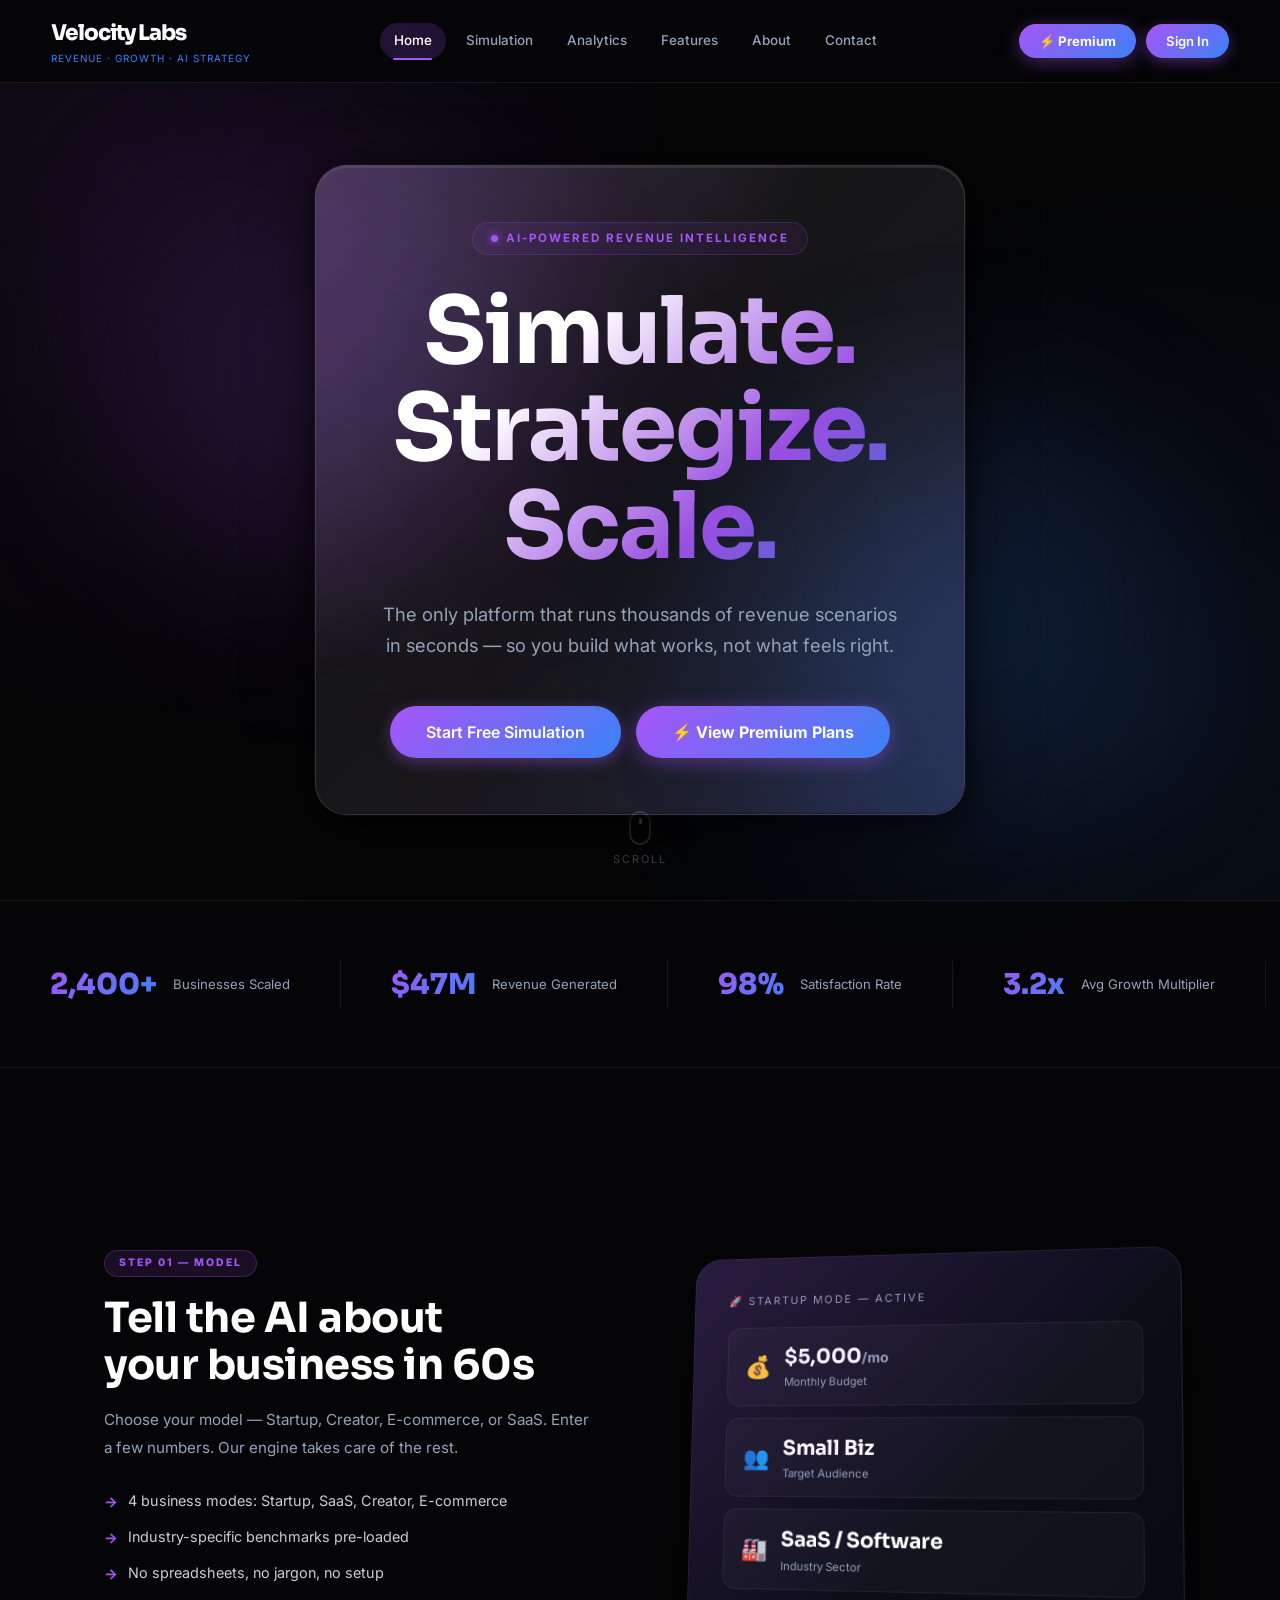
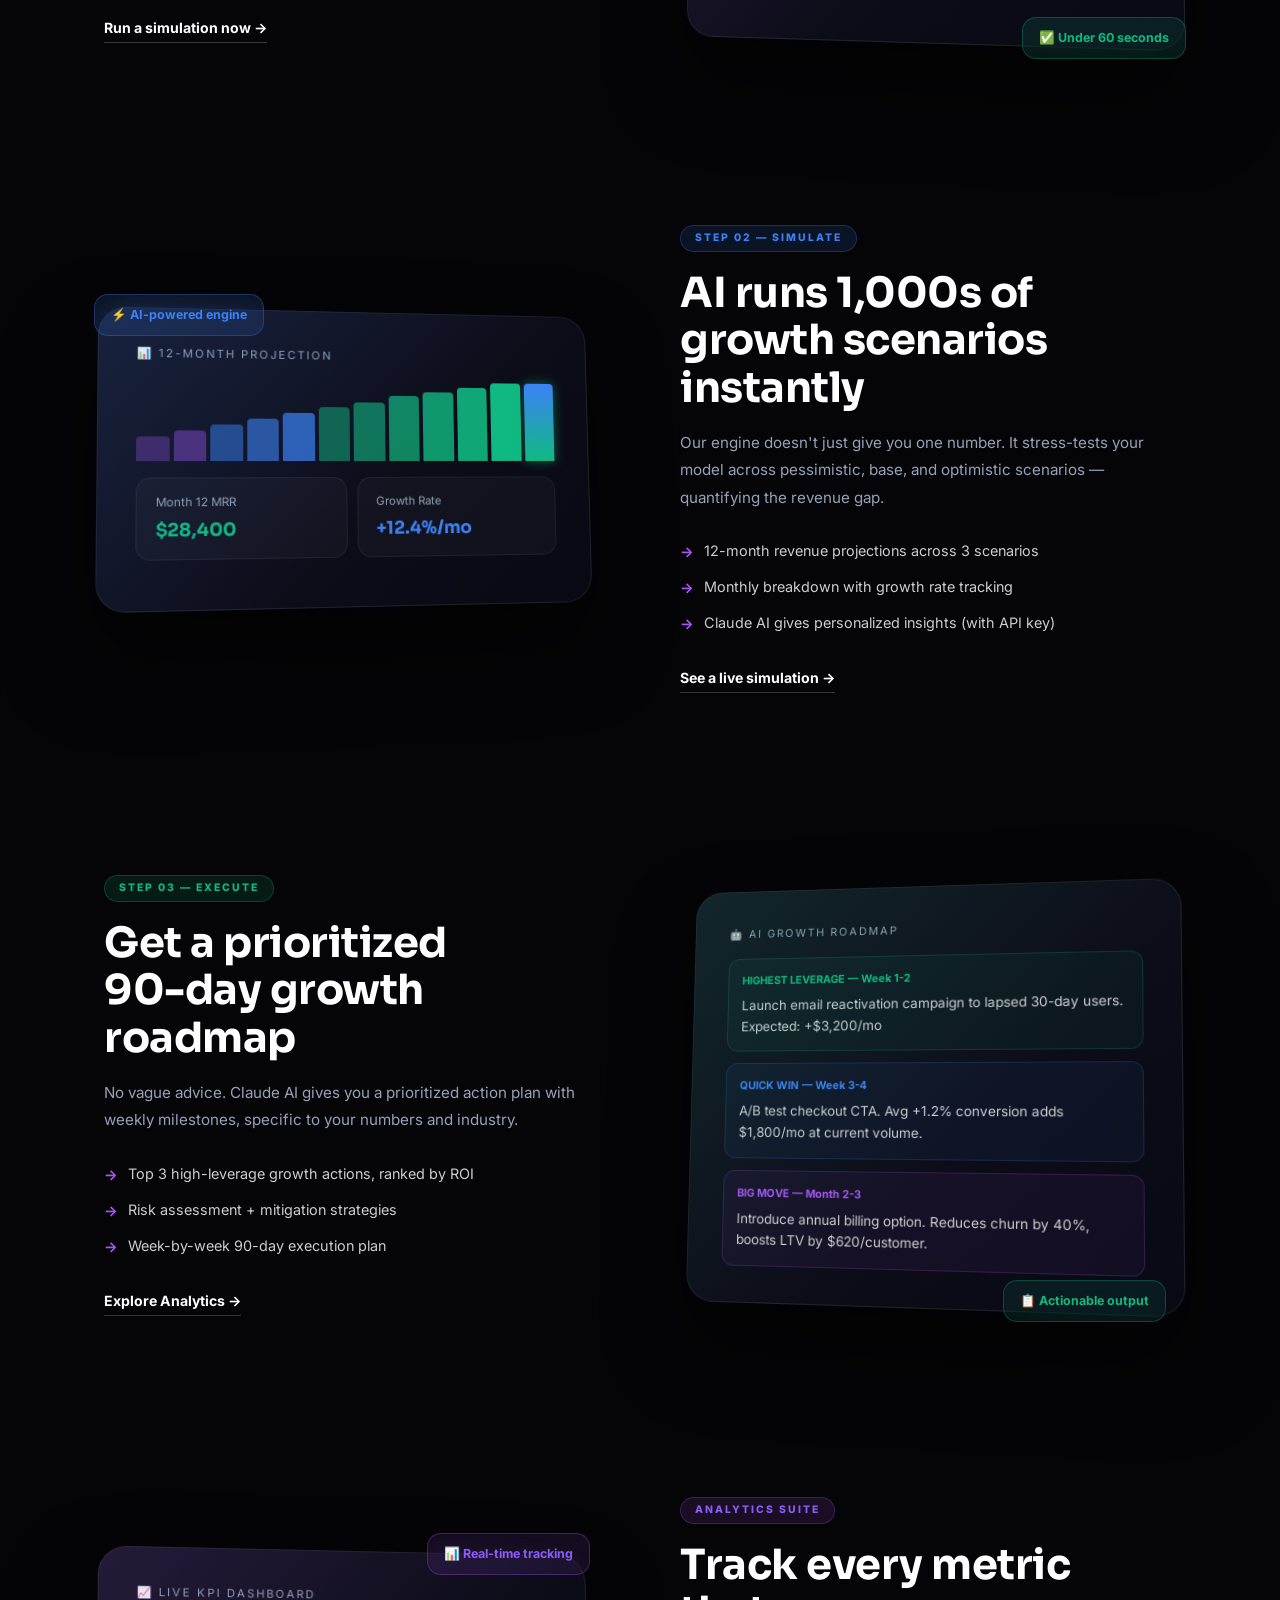
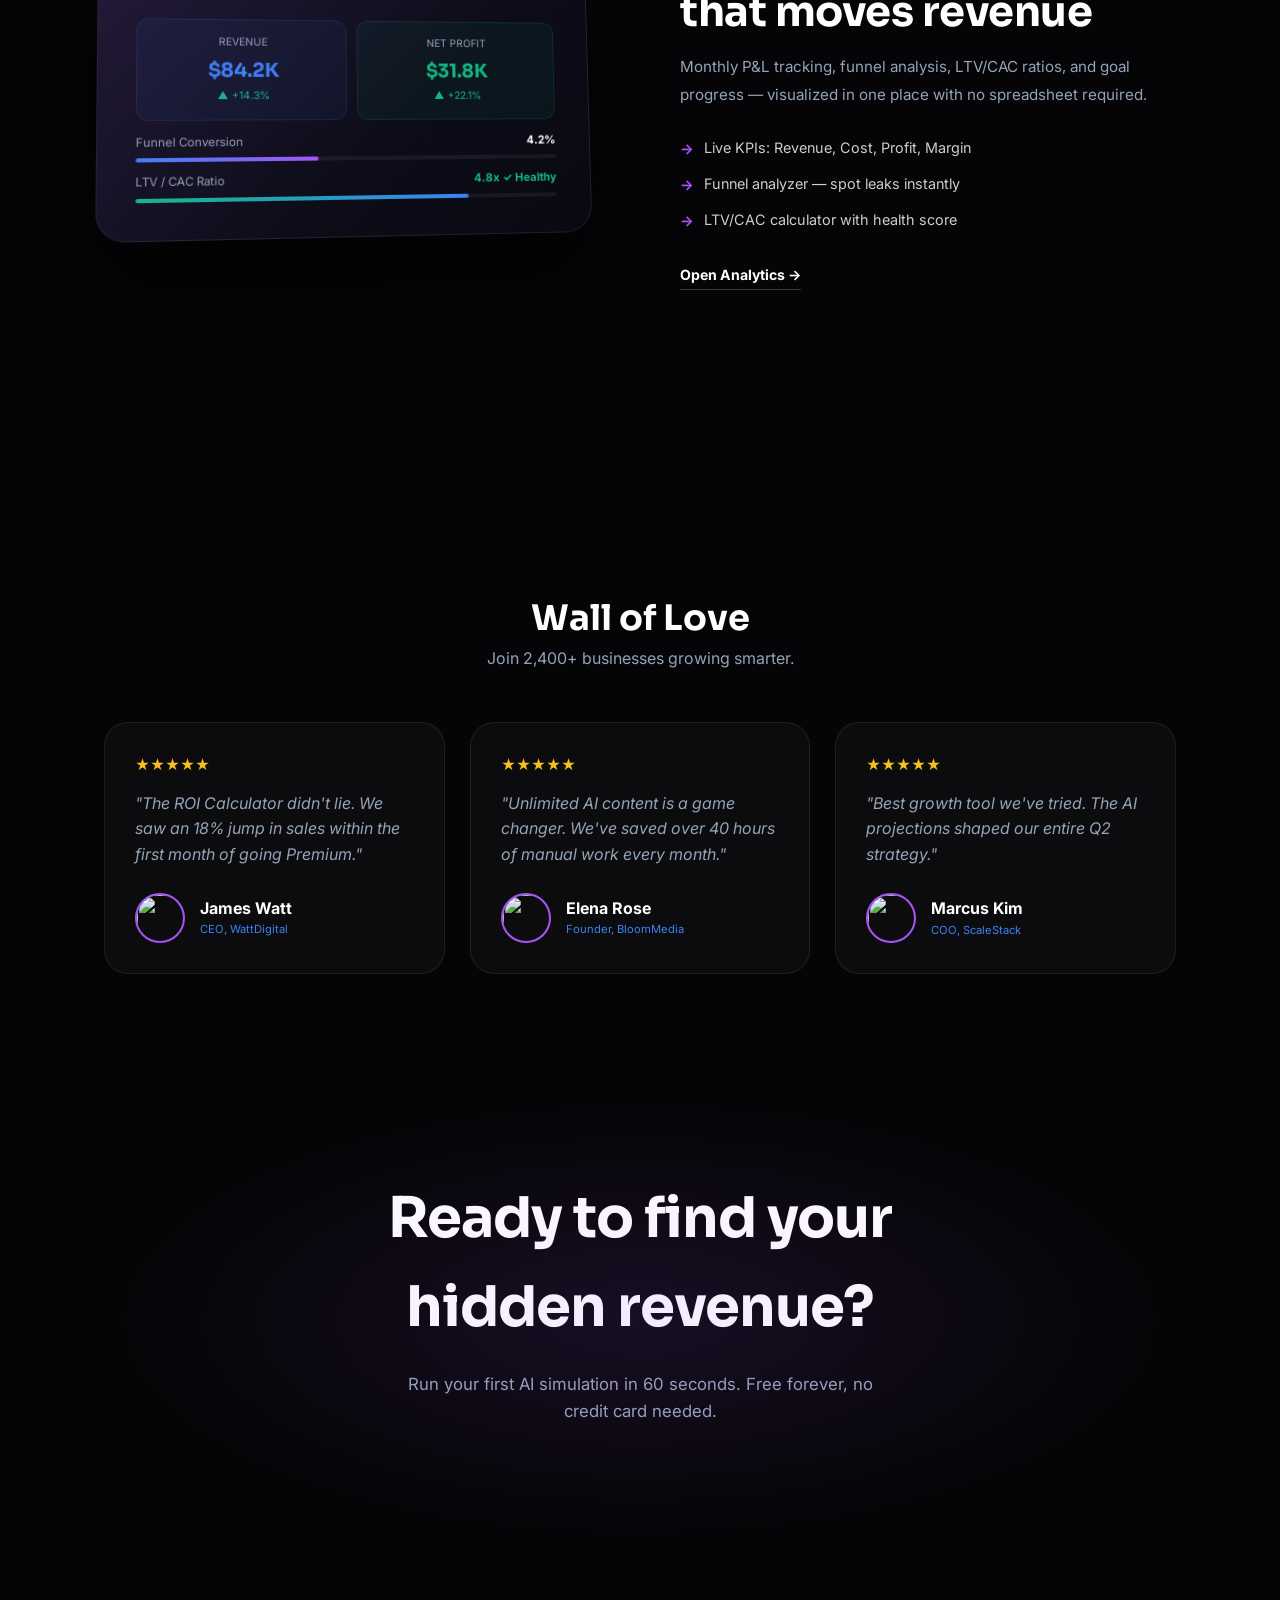
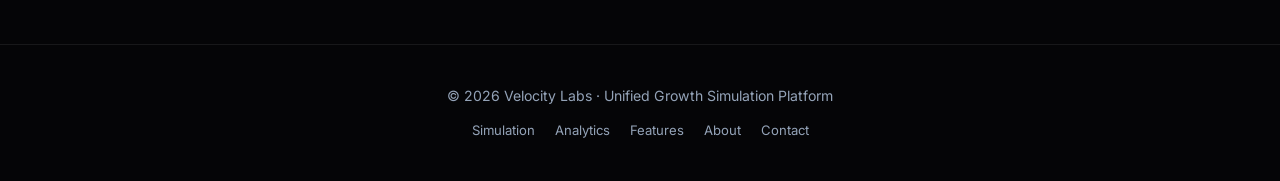
==== commit 8223ba5a: "3rd push" ====
--- a/index.html
+++ b/index.html
@@ -1380,10 +1380,15 @@
             setTimeout(() => el.remove(), 700);
         }
 
-        function navigate(page, event) {
-            if (event) spawnNavBubble(event.clientX, event.clientY);
-            // if (!PAGES.includes(page)) page = 'home';
+        var PUBLIC_PAGES = ['home', 'auth', 'features', 'about', 'contact'];
+
+        function navigate(page) {
             if (!PAGES.includes(page)) page = 'home';
+
+            if (!checkAuth() && !PUBLIC_PAGES.includes(page)) {
+                showToast('Please log in to access that page. 🔒');
+                page = 'auth';
+            }
             const vbg = document.getElementById('videoBg');
             if (vbg) {
                 if (page === 'home') vbg.classList.remove('show-other');
@@ -1701,7 +1706,7 @@
             //     document.getElementById('simResults').scrollIntoView({ behavior: 'smooth', block: 'start' });
             // }, 200);
 
-           renderSimResults();
+          renderSimResults();
 document.getElementById('simResults').classList.add('visible');
 
 // force chart redraw after element is visible and has size
@@ -1710,6 +1715,12 @@
     document.getElementById('simResults').scrollIntoView({ behavior: 'smooth', block: 'start' });
 }, 100);
         runAISimulation();
+
+        // Track total simulations run (not just saved)
+        var runCount = parseInt(localStorage.getItem('vl_sim_count') || '0') + 1;
+        localStorage.setItem('vl_sim_count', runCount);
+        var dSims = document.getElementById('d-sims');
+        if (dSims) dSims.textContent = runCount;
         }
 
         async function runAISimulation() {
@@ -1819,8 +1830,8 @@
 
         function saveCurrentSim() {
             if (!simData) return;
-            const sims = JSON.parse(localStorage.getItem('vl_sims') || '[]');
-            const entry = {
+            var sims = JSON.parse(localStorage.getItem('vl_sims') || '[]');
+            var entry = {
                 id: Date.now(),
                 label: simData.label,
                 mode: simData.mode,
@@ -1835,6 +1846,10 @@
             showToast('Simulation saved! 💾');
             renderSavedSims();
             addActivity('Saved simulation: ' + simData.label, '💾');
+
+            // Update simulation count on dashboard instantly
+            var dSims = document.getElementById('d-sims');
+            if (dSims) dSims.textContent = sims.length;
         }
 
         function renderSavedSims() {
@@ -1919,10 +1934,39 @@
         }
 
         function saveTrackerData() {
+            // Save data to browser storage
             localStorage.setItem('vl_tracker', JSON.stringify(trackerMonths));
+
+            // Re-render the table rows first so the canvas is visible and has size
+            renderTracker();
+            updateAnalyticsKPIs();
+
+            // Wait a moment for the canvas to get its size then draw the chart
+            setTimeout(function() {
+                updateAnalyticsChart();
+            }, 50);
+
+            // Update dashboard cards with latest month data
+            var months = trackerMonths;
+            if (months.length > 0) {
+                var last   = months[months.length - 1];
+                var profit = last.revenue - last.cost;
+                var margin = last.revenue > 0 ? ((profit / last.revenue) * 100).toFixed(1) : 0;
+                var dRev    = document.getElementById('d-rev');
+                var dProfit = document.getElementById('d-profit');
+                var dMargin = document.getElementById('d-margin');
+                if (dRev)    dRev.textContent    = fmtK(last.revenue);
+                if (dProfit) dProfit.textContent  = fmtK(profit);
+                if (dMargin) dMargin.textContent  = margin + '%';
+            }
+
+            // Update simulation run count on dashboard
+            var runCount = localStorage.getItem('vl_sim_count') || '0';
+            var dSims = document.getElementById('d-sims');
+            if (dSims) dSims.textContent = runCount;
+
             showToast('Analytics data saved! 💾');
         }
-
         function clearTrackerData() {
             if (!confirm('Clear all monthly data? This cannot be undone.')) return;
             trackerMonths = [];
@@ -1973,30 +2017,41 @@
         }
 
 
-        function updateAnalyticsChart() {
-    const canvas = document.getElementById('analyticsChart');
-    const emptyState = document.getElementById('analyticsChartEmpty');
-    const legend = document.getElementById('analyticsChartLegend');
-    if (!canvas) return;
-    if (!trackerMonths.length) {
-        canvas.style.display = 'none';
-        emptyState.style.display = 'flex';
-        legend.style.display = 'none';
-        return;
-    }
-    canvas.style.display = 'block';
-    emptyState.style.display = 'none';
-    legend.style.display = 'flex';
-    const labels = trackerMonths.map(r => r.month.replace(' 2026', '').replace(' 2025', ''));
-    const revData = trackerMonths.map(r => r.revenue);
-    const costData = trackerMonths.map(r => r.cost);
-    const profData = trackerMonths.map(r => r.revenue - r.cost);
-    drawLineChart('analyticsChart', [
-        { data: revData, color: '#3b82f6' },
-        { data: costData, color: '#a855f7' },
-        { data: profData, color: '#10b981' }
-    ], labels);
-}
+       function updateAnalyticsChart() {
+            var canvas = document.getElementById('analyticsChart');
+            var emptyState = document.getElementById('analyticsChartEmpty');
+            var legend = document.getElementById('analyticsChartLegend');
+            if (!canvas) return;
+
+            if (!trackerMonths.length) {
+                canvas.style.display = 'none';
+                emptyState.style.display = 'flex';
+                legend.style.display = 'none';
+                return;
+            }
+
+            canvas.style.display = 'block';
+            emptyState.style.display = 'none';
+            legend.style.display = 'flex';
+
+            // If container has no width yet, wait for layout and retry
+            var container = canvas.parentElement;
+            if (!container || container.clientWidth === 0) {
+                setTimeout(updateAnalyticsChart, 100);
+                return;
+            }
+
+            var labels   = trackerMonths.map(function(r) { return r.month.replace(' 2026','').replace(' 2025',''); });
+            var revData  = trackerMonths.map(function(r) { return r.revenue; });
+            var costData = trackerMonths.map(function(r) { return r.cost; });
+            var profData = trackerMonths.map(function(r) { return r.revenue - r.cost; });
+
+            drawLineChart('analyticsChart', [
+                { data: revData,  color: '#3b82f6' },
+                { data: costData, color: '#a855f7' },
+                { data: profData, color: '#10b981', negColor: '#ef4444' }
+            ], labels);
+        }
 
         function updateAnalytics() {
             const revEl = document.getElementById('revInput'), costEl = document.getElementById('costInput');
@@ -2141,7 +2196,7 @@
                 document.getElementById('d-profit').parentElement.parentElement.querySelector('.dash-card-val').style.color =
                     profit >= 0 ? '#10b981' : '#8b5cf6';
             }
-            document.getElementById('d-sims').textContent = sims.length;
+            document.getElementById('d-sims').textContent = localStorage.getItem('vl_sim_count') || '0';
 
             // Dashboard chart
 const canvas = document.getElementById('dashChart');
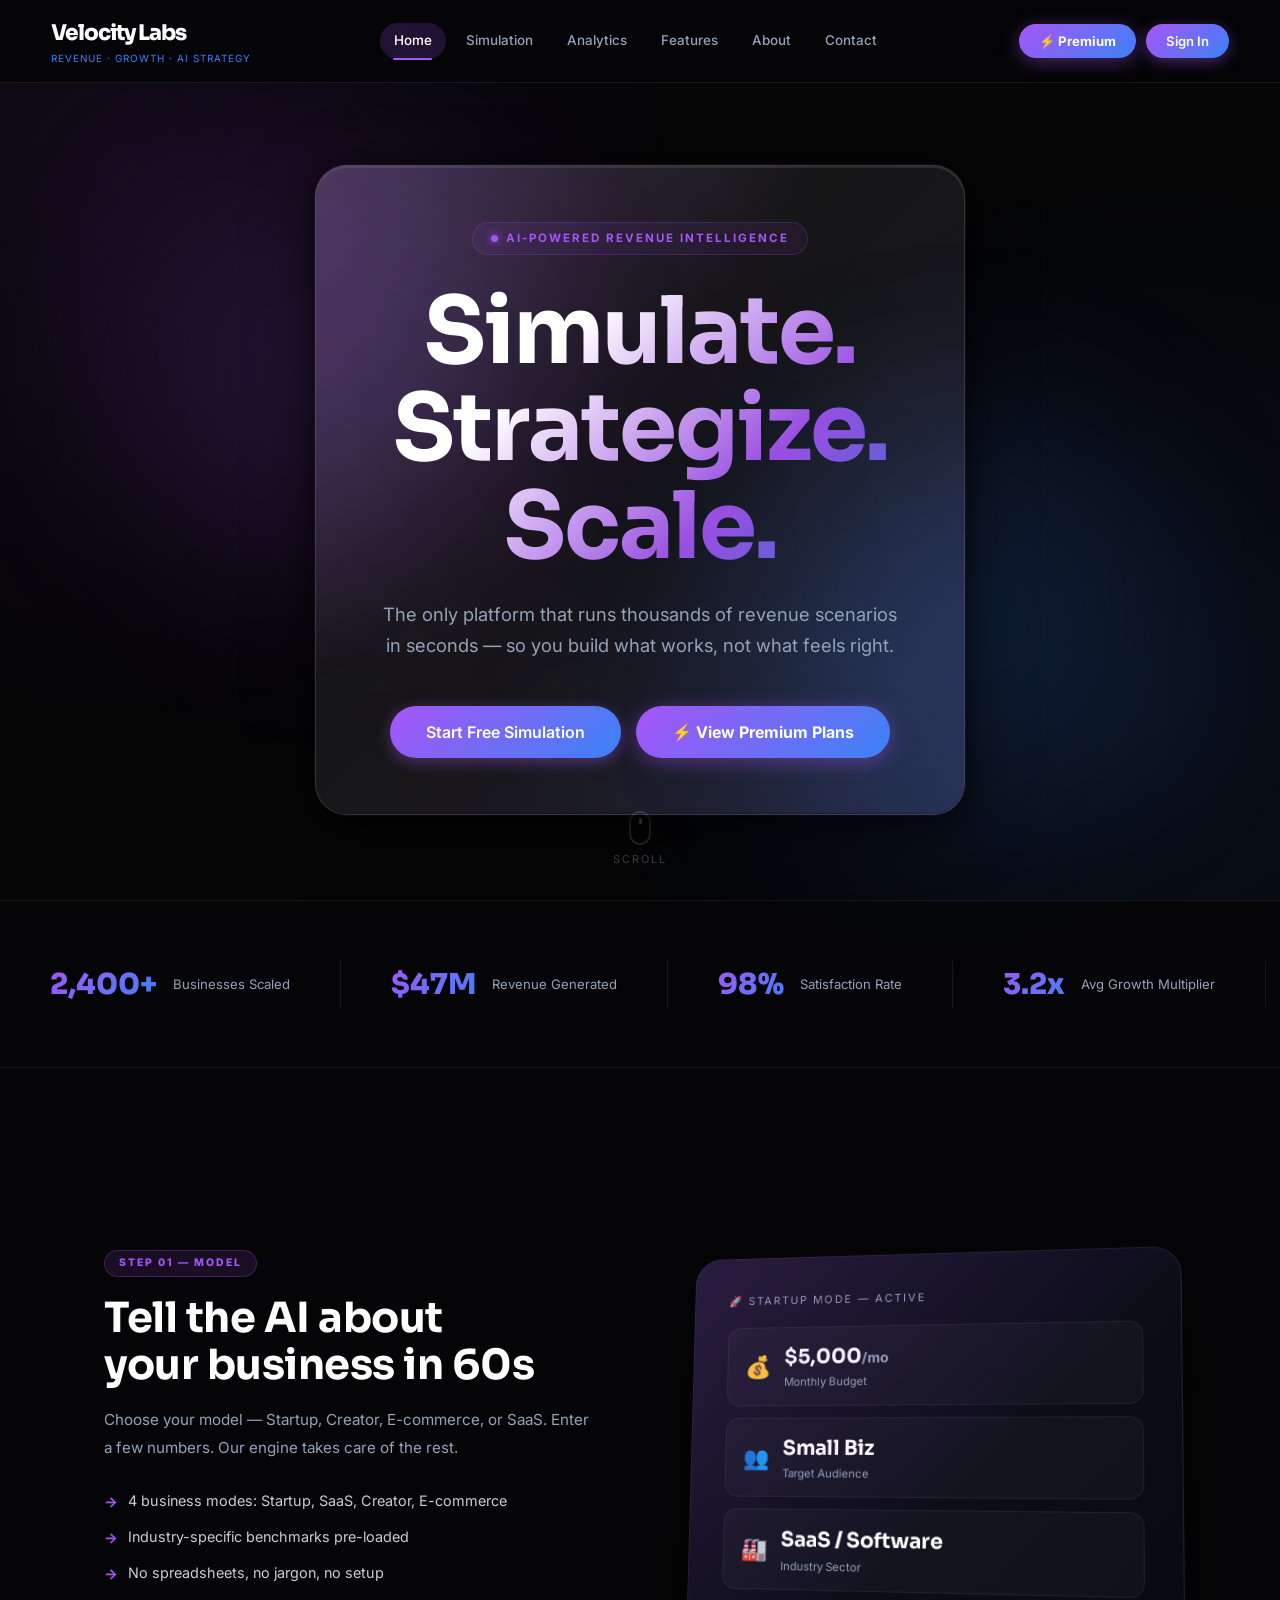
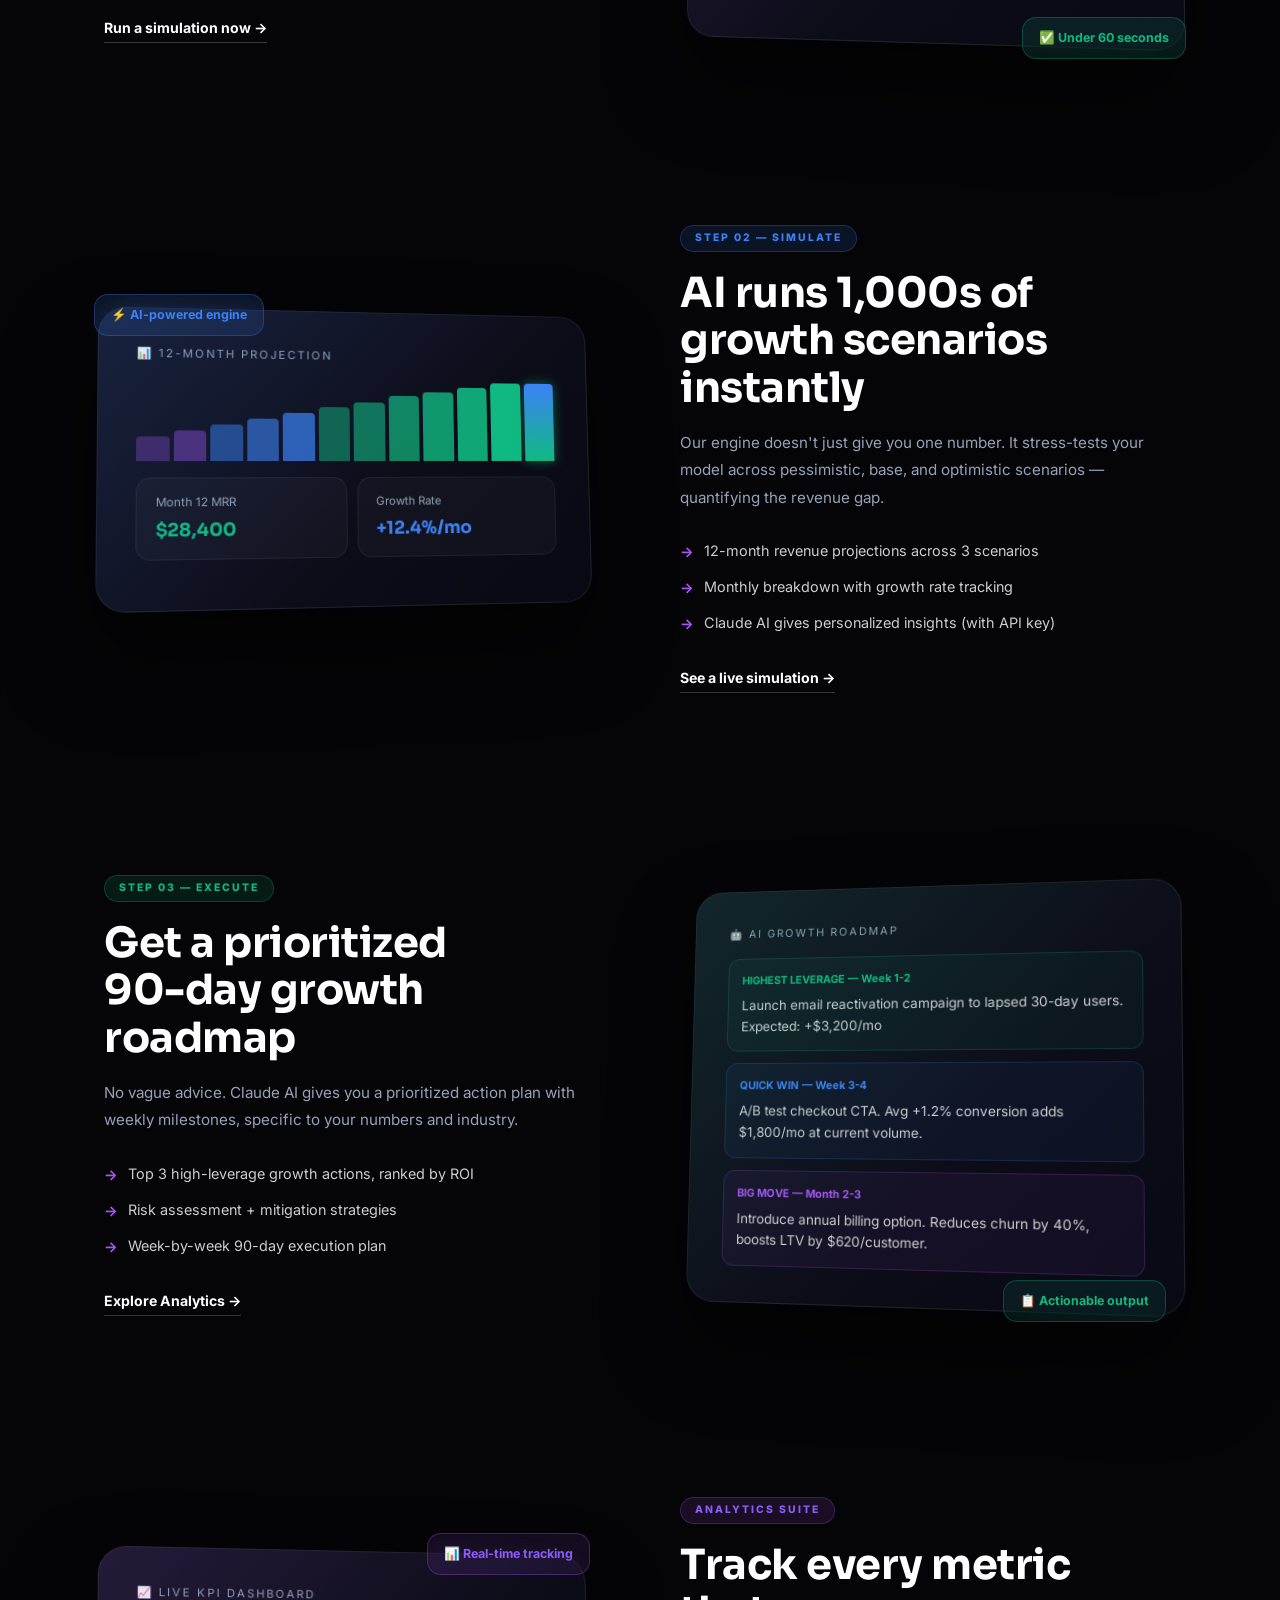
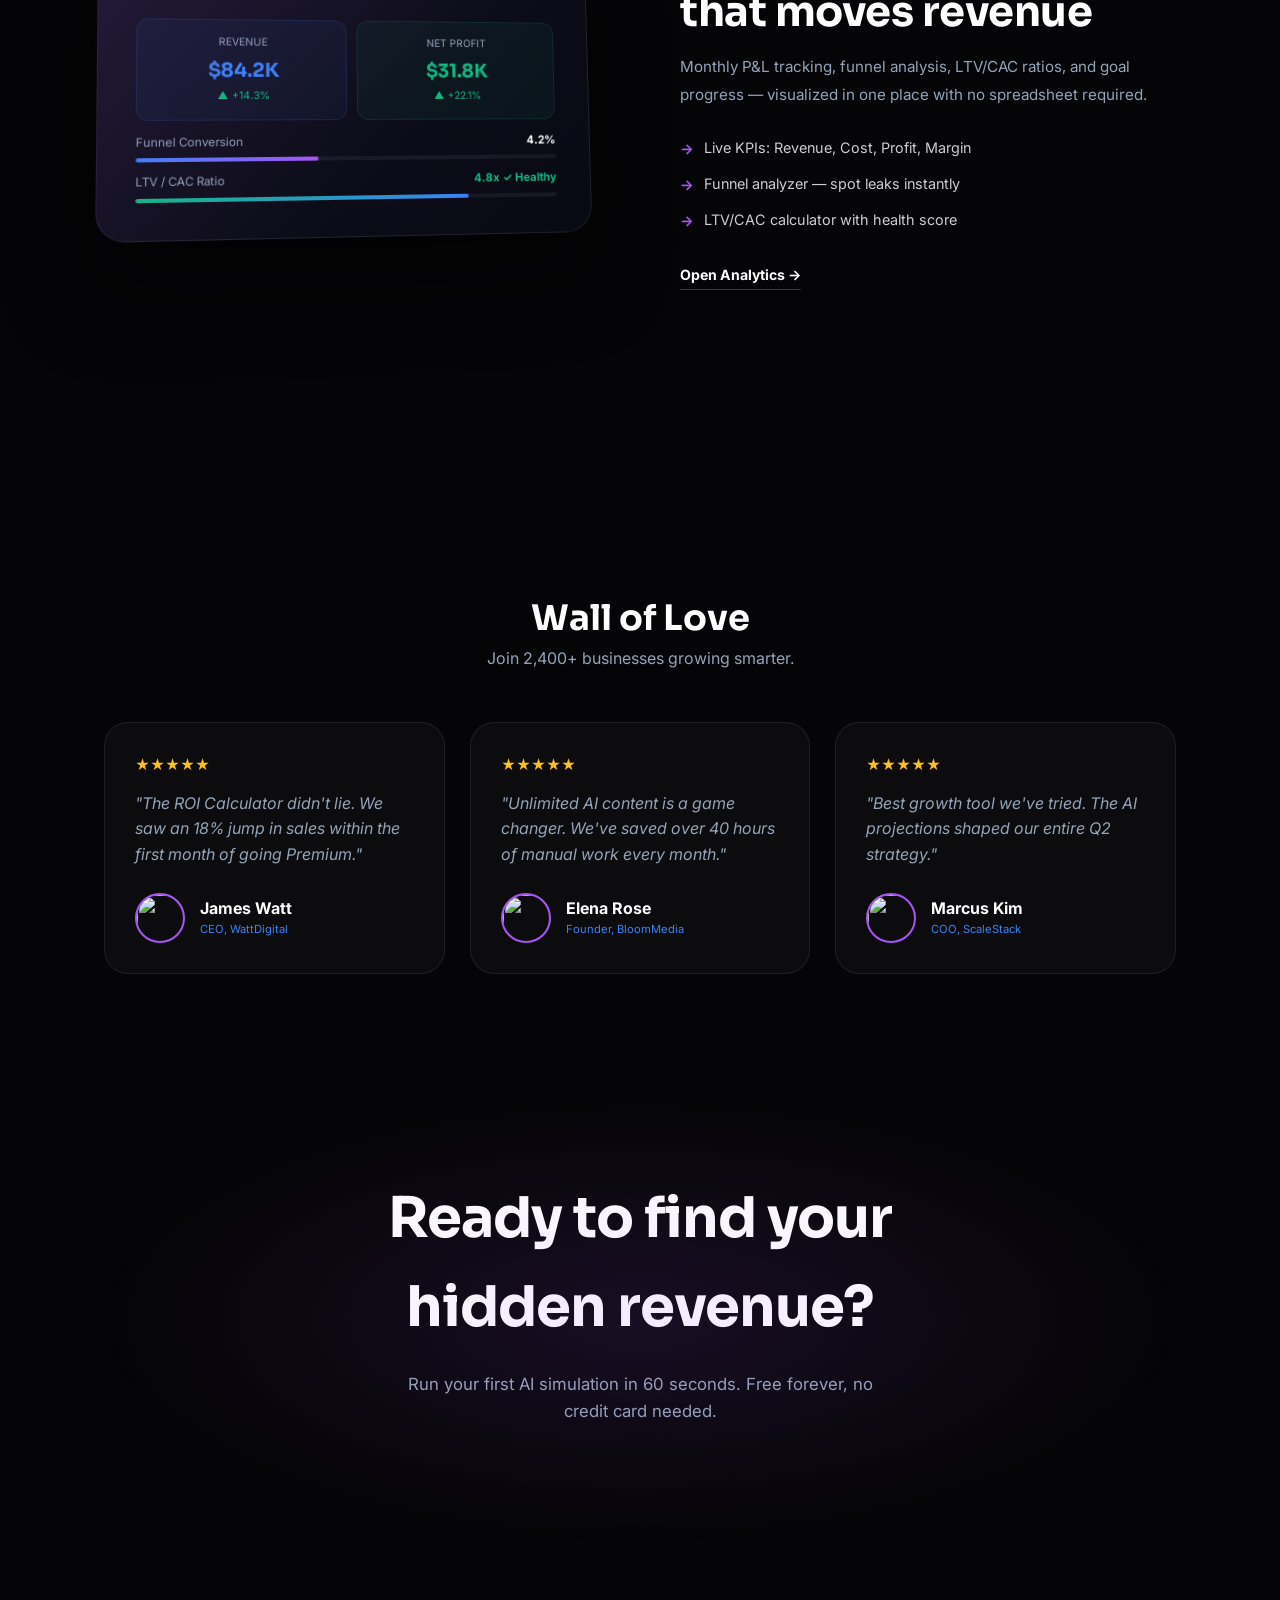
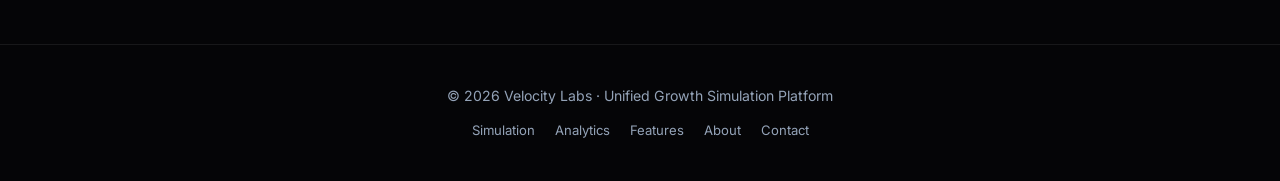
==== commit d68f3367: "4th push" ====
--- a/index.html
+++ b/index.html
@@ -28,11 +28,26 @@
     <div class="glow-orb" style="bottom:10%;right:10%;background:var(--b)"></div>
 
     <!-- NAVBAR -->
+    <!-- MOBILE NAV DRAWER -->
+    <div class="mobile-nav" id="mobileNav">
+        <a onclick="mobileGo('home')">Home</a>
+        <a onclick="mobileGo('dashboard')">📊 Dashboard</a>
+        <a onclick="mobileGo('simulation')">Simulation</a>
+        <a onclick="mobileGo('analytics')">Analytics</a>
+        <a onclick="mobileGo('features')">Features</a>
+        <a onclick="mobileGo('about')">About</a>
+        <a onclick="mobileGo('contact')">Contact</a>
+    </div>
+
+    <!-- NAVBAR -->
     <nav>
         <a class="logo-wrap" onclick="navigate('home');return false;" href="#">
             <span class="logo-text">Velocity Labs</span>
             <span class="logo-tagline">Revenue · Growth · AI Strategy</span>
         </a>
+        <button class="hamburger" id="hamburger" onclick="toggleMobileNav()">
+            <span></span><span></span><span></span>
+        </button>
         <div class="nav-links">
             <a data-page="home" onclick="navigate('home',event)">Home</a>
             <a data-page="dashboard" onclick="navigate('dashboard',event)" class="nav-dash" id="dashLink">📊 Dashboard</a>
@@ -1380,6 +1395,20 @@
             setTimeout(() => el.remove(), 700);
         }
 
+        // Mobile nav toggle
+        function toggleMobileNav() {
+            var nav = document.getElementById('mobileNav');
+            var btn = document.getElementById('hamburger');
+            nav.classList.toggle('open');
+            btn.classList.toggle('open');
+        }
+
+        // Navigate from mobile nav and close the drawer
+        function mobileGo(page) {
+            toggleMobileNav();
+            navigate(page);
+        }
+
         var PUBLIC_PAGES = ['home', 'auth', 'features', 'about', 'contact'];
 
         function navigate(page) {
--- a/style.css
+++ b/style.css
@@ -2669,6 +2669,123 @@
                 display: none
             }
 
+            /* ── HAMBURGER BUTTON ── */
+            .hamburger {
+                display: flex;
+                flex-direction: column;
+                justify-content: center;
+                gap: 5px;
+                width: 36px;
+                height: 36px;
+                cursor: pointer;
+                z-index: 1001;
+                background: none;
+                border: none;
+                padding: 4px;
+            }
+            .hamburger span {
+                display: block;
+                height: 2px;
+                width: 100%;
+                background: white;
+                border-radius: 2px;
+                transition: all 0.3s ease;
+            }
+            .hamburger.open span:nth-child(1) { transform: translateY(7px) rotate(45deg); }
+            .hamburger.open span:nth-child(2) { opacity: 0; }
+            .hamburger.open span:nth-child(3) { transform: translateY(-7px) rotate(-45deg); }
+
+            /* ── MOBILE NAV DRAWER ── */
+            .mobile-nav {
+                display: flex;
+                flex-direction: column;
+                position: fixed;
+                top: 0; left: 0; right: 0;
+                background: rgba(10,10,18,0.98);
+                backdrop-filter: blur(24px);
+                padding: 90px 28px 40px;
+                gap: 8px;
+                z-index: 999;
+                transform: translateY(-110%);
+                transition: transform 0.4s cubic-bezier(.16,1,.3,1);
+                border-bottom: 1px solid rgba(255,255,255,0.08);
+            }
+            .mobile-nav.open { transform: translateY(0); }
+            .mobile-nav a {
+                color: white;
+                text-decoration: none;
+                font-size: 1.1rem;
+                font-weight: 500;
+                padding: 14px 16px;
+                border-radius: 12px;
+                transition: background 0.2s;
+            }
+            .mobile-nav a:hover  { background: rgba(255,255,255,0.07); }
+            .mobile-nav a.active { background: rgba(168,85,247,0.15); color: var(--p); }
+        }
+
+        /* ── HAMBURGER HIDDEN ON DESKTOP ── */
+        .hamburger  { display: none; }
+        .mobile-nav { display: none; }
+
+        @media(max-width:480px) {
+            /* GENERAL */
+            body { font-size: 15px; }
+            nav  { padding: 0 16px; }
+
+            /* HERO */
+            .hero-glass-card { padding: 32px 20px; }
+            h1 { font-size: 2.2rem !important; }
+            .hero-btns { flex-direction: column; gap: 12px; }
+            .hero-btns .btn { width: 100%; text-align: center; }
+
+            /* PAGE HERO */
+            .page-hero { padding: 48px 16px 28px; }
+            .page-hero h1 { font-size: 1.8rem; }
+
+            /* CARDS */
+            .glass-card, .sim-card, .auth-card,
+            .tool-card, .feature-detail-card,
+            .analytics-chart-wrap { padding: 20px 16px !important; }
+
+            /* KPI CARDS */
+            .kpi-grid  { grid-template-columns: 1fr 1fr; gap: 10px; }
+            .kpi-card  { padding: 16px 12px; }
+            .kpi-val   { font-size: 1.4rem; }
+
+            /* DASHBOARD */
+            .dash-kpi-grid { grid-template-columns: 1fr 1fr; gap: 10px; }
+            .dash-card-val { font-size: 1.5rem; }
+
+            /* SIMULATION */
+            .mode-selector { flex-direction: column; gap: 10px; }
+            .mode-btn      { width: 100%; }
+            .sim-inputs    { grid-template-columns: 1fr; }
+
+            /* ANALYTICS TRACKER */
+            .tracker-row   { grid-template-columns: 1fr 1fr; gap: 8px; }
+            .tracker-table { font-size: 0.8rem; }
+
+            /* AUTH */
+            .auth-card { padding: 28px 16px !important; }
+
+            /* CONTACT */
+            .contact-form { padding: 24px 16px; }
+
+            /* ABOUT STATS */
+            .stats-grid { grid-template-columns: 1fr 1fr; }
+
+            /* PREMIUM MODAL */
+            .premium-modal-inner { padding: 28px 16px; }
+            .pricing-grid        { grid-template-columns: 1fr; }
+
+            /* BUTTONS */
+            .btn { padding: 12px 20px !important; font-size: 0.9rem !important; }
+
+            /* ROI CALCULATOR */
+            .calc-grid { grid-template-columns: 1fr; }
+        }
+
             .hiw-track {
                 padding: 0 16px
             }
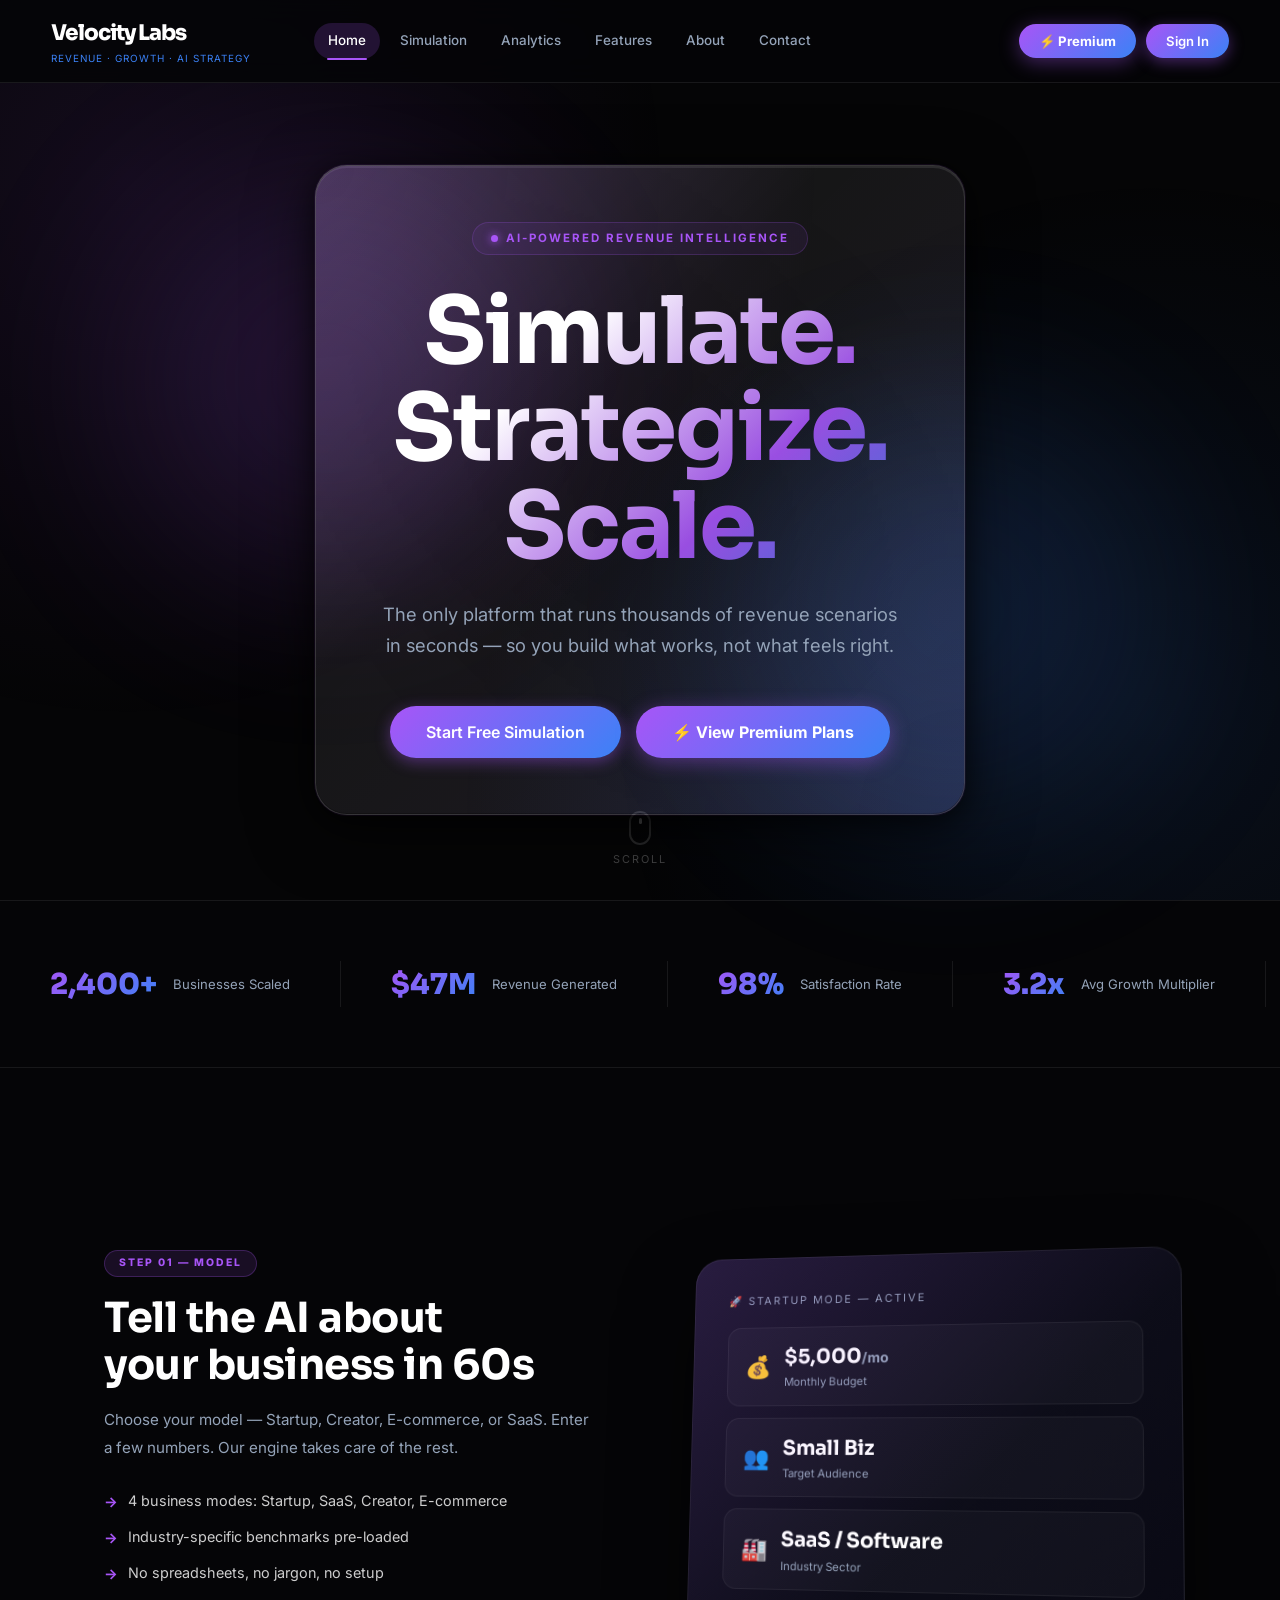
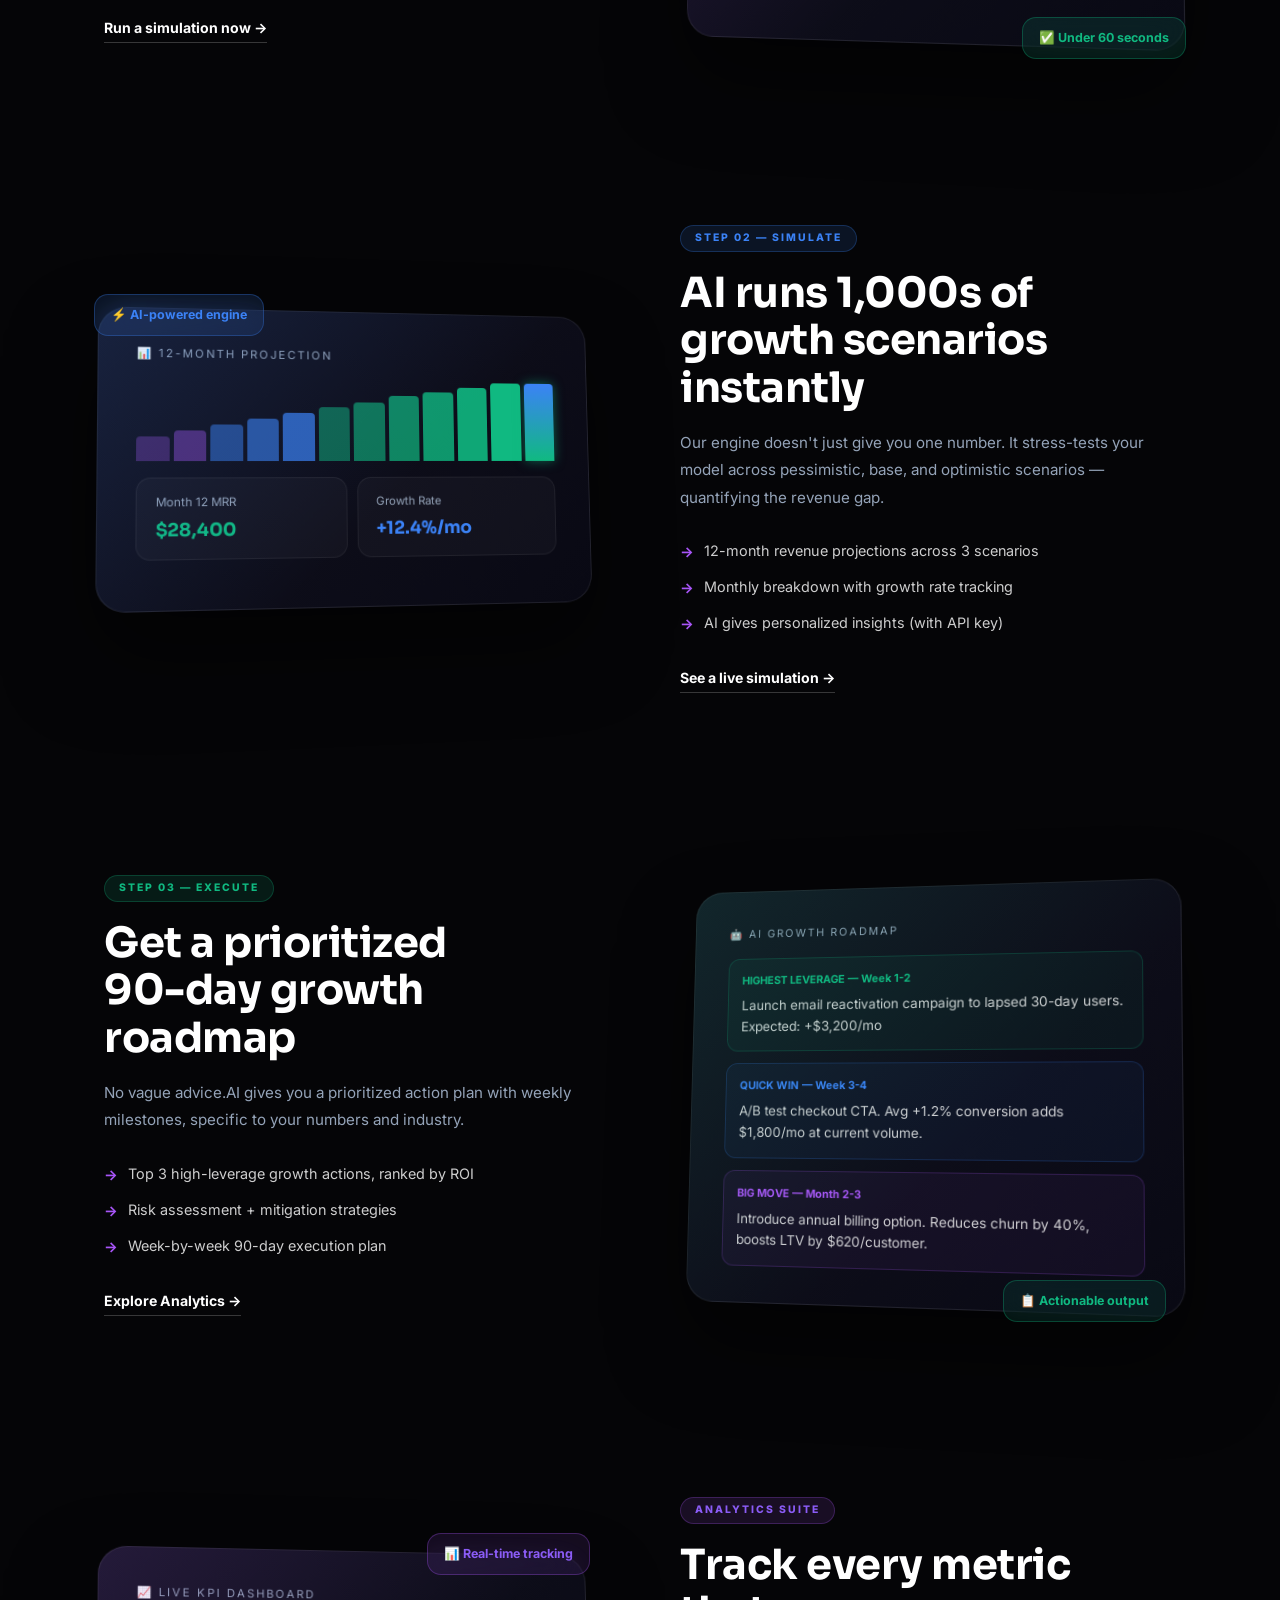
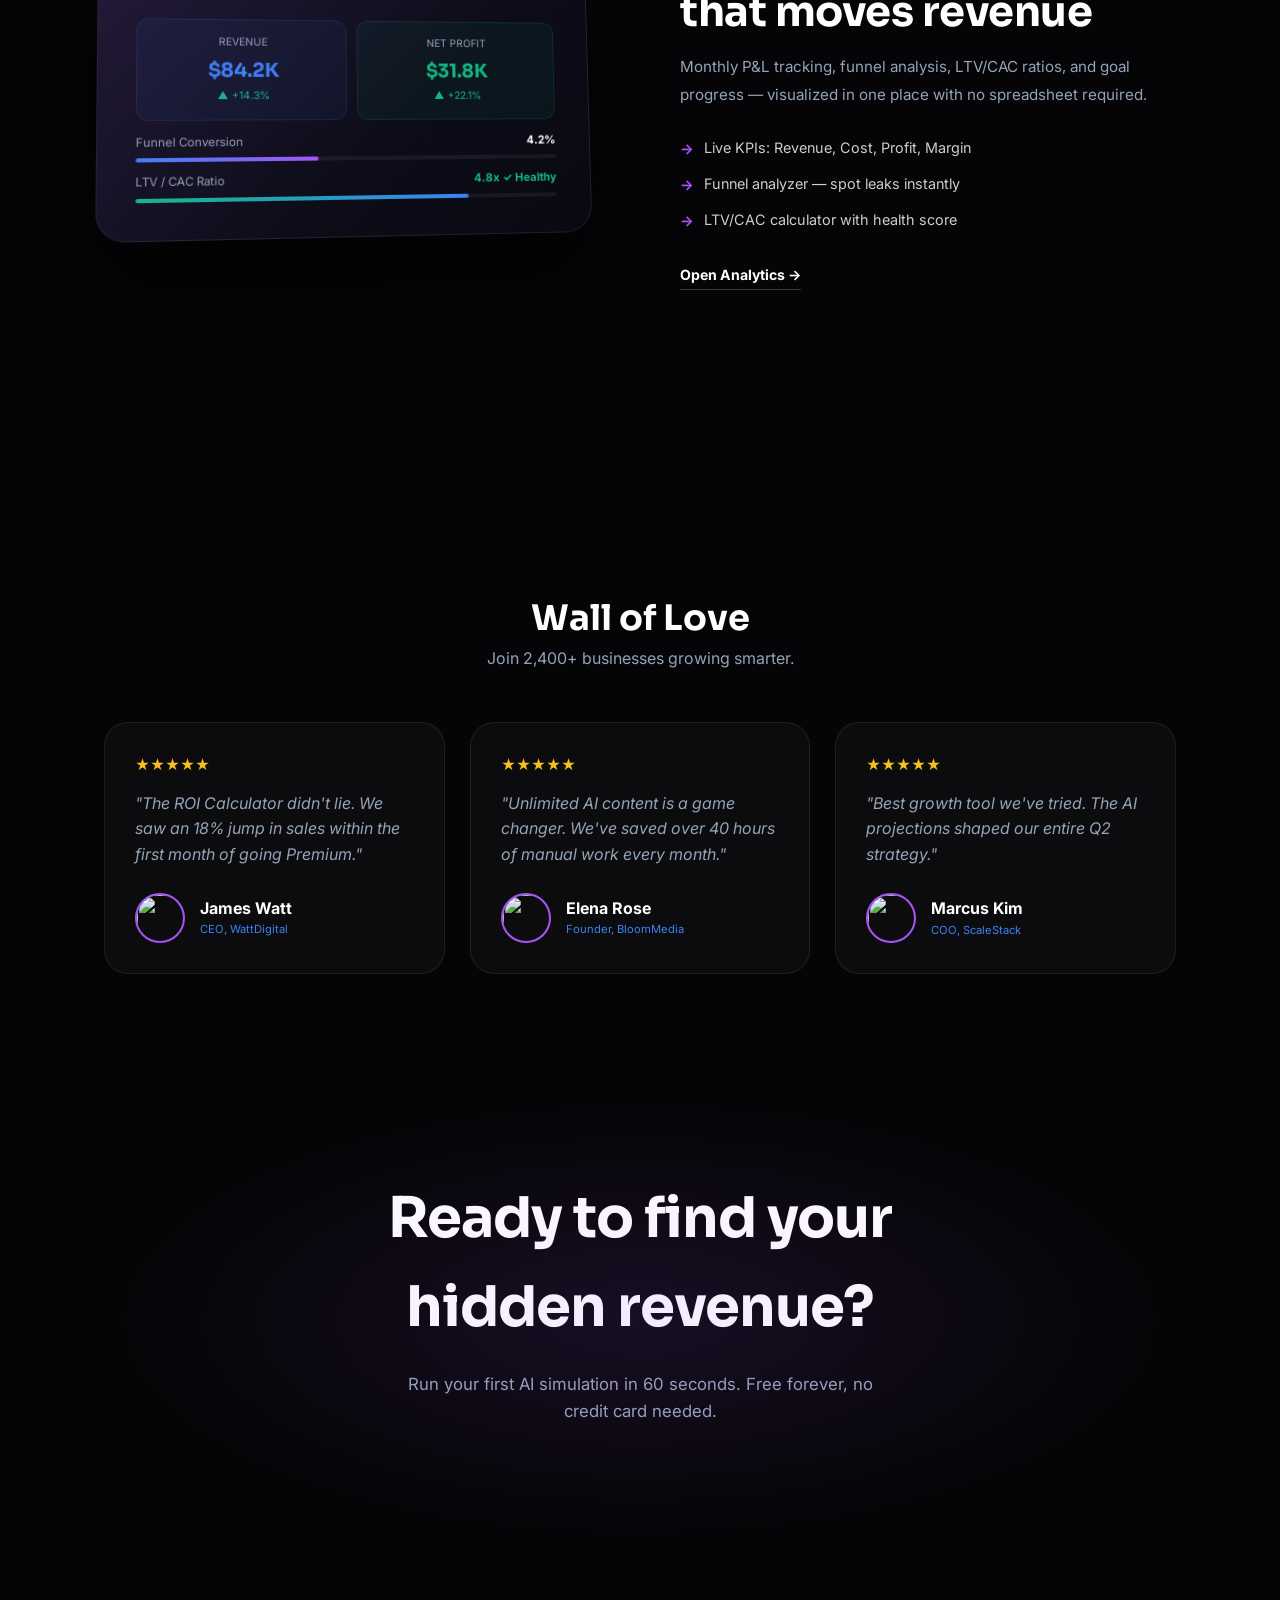
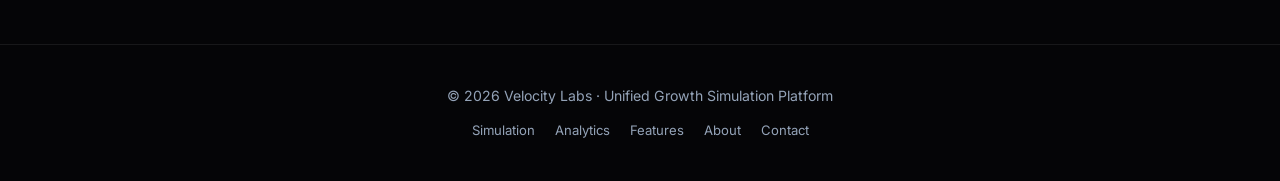
==== commit 8cd9791a: "5th push" ====
--- a/index.html
+++ b/index.html
@@ -28,26 +28,11 @@
     <div class="glow-orb" style="bottom:10%;right:10%;background:var(--b)"></div>
 
     <!-- NAVBAR -->
-    <!-- MOBILE NAV DRAWER -->
-    <div class="mobile-nav" id="mobileNav">
-        <a onclick="mobileGo('home')">Home</a>
-        <a onclick="mobileGo('dashboard')">📊 Dashboard</a>
-        <a onclick="mobileGo('simulation')">Simulation</a>
-        <a onclick="mobileGo('analytics')">Analytics</a>
-        <a onclick="mobileGo('features')">Features</a>
-        <a onclick="mobileGo('about')">About</a>
-        <a onclick="mobileGo('contact')">Contact</a>
-    </div>
-
-    <!-- NAVBAR -->
     <nav>
         <a class="logo-wrap" onclick="navigate('home');return false;" href="#">
             <span class="logo-text">Velocity Labs</span>
             <span class="logo-tagline">Revenue · Growth · AI Strategy</span>
         </a>
-        <button class="hamburger" id="hamburger" onclick="toggleMobileNav()">
-            <span></span><span></span><span></span>
-        </button>
         <div class="nav-links">
             <a data-page="home" onclick="navigate('home',event)">Home</a>
             <a data-page="dashboard" onclick="navigate('dashboard',event)" class="nav-dash" id="dashLink">📊 Dashboard</a>
@@ -59,6 +44,10 @@
         </div>
         <div class="nav-right">
             <span class="user-badge" id="userBadge">👤 <span id="userNameDisp"></span></span>
+            <div class="currency-switch" id="currencySwitch">
+                <span class="cur-opt active" id="cur-usd" onclick="setCurrency('usd')">$ USD</span>
+                <span class="cur-opt" id="cur-inr" onclick="setCurrency('inr')">₹ INR</span>
+            </div>
 <button class="btn btn-premium-nav btn" id="premiumNavBtn" onclick="openPremiumModal()">⚡ Premium</button>
 <button class="btn btn-primary" style="padding:9px 20px;font-size:.82rem" id="authNavBtn" onclick="navigate('auth')">Sign In</button>
 <button class="logout-btn" id="logoutBtn" style="display:none" onclick="logout()">Logout</button>
@@ -140,7 +129,7 @@
                         <li><span class="icon yes">✓</span> 5 templates / month</li>
                         <li><span class="icon yes">✓</span> Analytics dashboard</li>
                         <li><span class="icon no">✕</span> Smart revenue optimization</li>
-                        <li><span class="icon no">✕</span> AI insights (Claude-powered)</li>
+                        <li><span class="icon no">✕</span> AI insights</li>
                         <li><span class="icon no">✕</span> Priority support</li>
                         <li><span class="icon no">✕</span> Export & save simulations</li>
                     </ul>
@@ -157,7 +146,7 @@
                         <li><span class="icon yes">✓</span> Full analytics suite</li>
                         <li><span class="icon yes">✓</span> Smart revenue opt. <strong style="color:var(--g)">(+1.5%
                                 lift)</strong></li>
-                        <li><span class="icon yes">✓</span> AI insights powered by Claude</li>
+                        <li><span class="icon yes">✓</span> Better AI insights</li>
                         <li><span class="icon yes">✓</span> 24/7 priority support</li>
                         <li><span class="icon yes">✓</span> Export & save unlimited sims</li>
                     </ul>
@@ -351,7 +340,7 @@
                         <ul class="s3d-list">
                             <li>12-month revenue projections across 3 scenarios</li>
                             <li>Monthly breakdown with growth rate tracking</li>
-                            <li>Claude AI gives personalized insights (with API key)</li>
+                            <li>AI gives personalized insights (with API key)</li>
                         </ul>
                         <span class="s3d-link" onclick="navigate('simulation')">See a live simulation →</span>
                     </div>
@@ -412,7 +401,7 @@
                     <div class="s3d-text-col">
                         <div class="s3d-pill green">Step 03 — Execute</div>
                         <h2 class="s3d-title">Get a prioritized<br>90-day growth roadmap</h2>
-                        <p class="s3d-desc">No vague advice. Claude AI gives you a prioritized action plan with weekly
+                        <p class="s3d-desc">No vague advice.AI gives you a prioritized action plan with weekly
                             milestones, specific to your numbers and industry.</p>
                         <ul class="s3d-list">
                             <li>Top 3 high-leverage growth actions, ranked by ROI</li>
@@ -745,8 +734,8 @@
 
             <!-- SIMULATION RESULTS -->
             <div class="sim-results" id="simResults">
-            <div id="aiInsightBox" style="display:none;margin-bottom:24px;padding:24px 28px;background:rgba(168,85,247,.07);border:1px solid rgba(168,85,247,.25);border-radius:18px;">
-            </div>
+            <!-- Claude AI simulation insight loads here after running a simulation -->
+            <div id="aiInsightBox" style="display:none;margin-bottom:24px;padding:24px 28px;background:rgba(168,85,247,.07);border:1px solid rgba(168,85,247,.25);border-radius:18px;"></div>
                 <div style="display:flex;justify-content:space-between;align-items:center;margin-bottom:20px;">
                     <h2 style="font-family:'Sora';font-size:1.5rem;">📊 Simulation Results</h2>
                     <div style="display:flex;gap:10px;">
@@ -840,6 +829,9 @@
      PAGE: ANALYTICS
 ══════════════════════════════════════ -->
     <div id="page-analytics" class="page">
+        <div id="analyticsAIBox" style="display:none;margin:24px 24px 0;padding:22px 24px;background:rgba(59,130,246,.07);border:1px solid rgba(59,130,246,.2);border-radius:16px;">
+            <!-- Claude AI analytics insight loads here -->
+        </div>
         <div class="page-hero">
             <span class="badge"
                 style="background:rgba(59,130,246,.12);border:1px solid rgba(59,130,246,.3);color:var(--b);">Analytics
@@ -1073,7 +1065,7 @@
         <div class="dash-main">
             <div class="dash-chart-box glass">
     <h3>📊 Revenue & Profit Trend</h3>
-    <canvas id="dashChart" style="height:250px"></canvas>
+    <canvas id="dashChart" style="height:320px;width:100%"></canvas>
     <div id="dashChartEmpty" style="display:none;height:250px;flex-direction:column;align-items:center;justify-content:center;gap:14px;">
         <div style="font-size:3rem;">📈</div>
         <div style="font-family:'Sora';font-size:1.1rem;color:white;">No data yet</div>
@@ -1097,6 +1089,7 @@
                 <div class="glass" style="padding:24px;">
                     <h3 style="font-family:'Sora';font-size:1.05rem;margin-bottom:16px;">💡 Quick Tips</h3>
                     <div style="font-size:.85rem;color:var(--td);line-height:1.8;" id="dashTips">Loading tips...</div>
+                    <div id="dashAIBox" style="display:none;margin-top:16px;padding:18px 20px;background:rgba(16,185,129,.07);border:1px solid rgba(16,185,129,.2);border-radius:14px;"></div>
                 </div>
             </div>
         </div>
@@ -1164,7 +1157,7 @@
                 <div class="feature-detail-card glass reveal">
                     <div style="font-size:2.2rem;">🔮</div>
                     <h3>AI-Powered Insights</h3>
-                    <p>Connect your Anthropic API key to unlock Claude-powered analysis — personalized growth
+                    <p> AI-powered analysis — personalized growth
                         strategies, financial recommendations, and competitive analysis on demand.</p><span
                         class="feature-tag tag-green">AI</span>
                 </div>
@@ -1374,12 +1367,11 @@
         // ══════════════════════════════════════════════
         // GLOBALS
         // ══════════════════════════════════════════════
-        // const PAGES = ['home', 'simulation', 'analytics', 'dashboard', 'features', 'about', 'contact', 'auth'];
         const PAGES = ['home', 'simulation', 'analytics', 'dashboard', 'features', 'about', 'contact', 'auth', 'payment'];
         let currentPage = 'home';
         let currentSimMode = 'startup';
         let currentScenario = 'base';
-        let simData = null; // current simulation results
+        let simData = null;
 
         // ══════════════════════════════════════════════
         // ROUTING
@@ -1395,23 +1387,10 @@
             setTimeout(() => el.remove(), 700);
         }
 
-        // Mobile nav toggle
-        function toggleMobileNav() {
-            var nav = document.getElementById('mobileNav');
-            var btn = document.getElementById('hamburger');
-            nav.classList.toggle('open');
-            btn.classList.toggle('open');
-        }
-
-        // Navigate from mobile nav and close the drawer
-        function mobileGo(page) {
-            toggleMobileNav();
-            navigate(page);
-        }
-
         var PUBLIC_PAGES = ['home', 'auth', 'features', 'about', 'contact'];
 
-        function navigate(page) {
+        function navigate(page, event) {
+            if (event) spawnNavBubble(event.clientX, event.clientY);
             if (!PAGES.includes(page)) page = 'home';
 
             if (!checkAuth() && !PUBLIC_PAGES.includes(page)) {
@@ -1460,7 +1439,6 @@
         // ══════════════════════════════════════════════
         function checkAuth() { try { return JSON.parse(localStorage.getItem('vl_session')); } catch { return null; } }
         function setAuth(user) { localStorage.setItem('vl_session', JSON.stringify(user)); updateNavAuth(); }
-        // function logout() { localStorage.removeItem('vl_session'); updateNavAuth(); showToast('Logged out successfully.'); navigate('home'); }
 
         function logout() {
     if (!confirm('Are you sure you want to logout?')) return;
@@ -1471,14 +1449,23 @@
 }   
 
         function updateNavAuth() {
-    const user = checkAuth();
-    document.getElementById('userBadge').classList.toggle('visible', !!user);
-    if (user) document.getElementById('userNameDisp').textContent = user.name || user.email.split('@')[0];
-    document.getElementById('authNavBtn').style.display = user ? 'none' : 'inline-block';
-    document.getElementById('logoutBtn').style.display = user ? 'inline-block' : 'none';
-    const dashLink = document.getElementById('dashLink');
-    if (dashLink) dashLink.classList.toggle('visible', !!user);
-}
+            var user = checkAuth();
+            document.getElementById('userBadge').classList.toggle('visible', !!user);
+            if (user) document.getElementById('userNameDisp').textContent = user.name || user.email.split('@')[0];
+            document.getElementById('authNavBtn').style.display = user ? 'none' : 'inline-block';
+            document.getElementById('logoutBtn').style.display = user ? 'inline-block' : 'none';
+            var dashLink = document.getElementById('dashLink');
+            if (dashLink) dashLink.classList.toggle('visible', !!user);
+
+            // Show currency switcher only when logged in
+            var cs = document.getElementById('currencySwitch');
+            if (cs) {
+                cs.classList.toggle('visible', !!user);
+                // Restore saved currency preference
+                document.getElementById('cur-usd').classList.toggle('active', currentCurrency === 'usd');
+                document.getElementById('cur-inr').classList.toggle('active', currentCurrency === 'inr');
+            }
+        }
 
         function switchAuth(mode) {
             const isLogin = mode === 'login';
@@ -1487,20 +1474,21 @@
             document.getElementById('loginForm').classList.toggle('active', isLogin);
             document.getElementById('signupForm').classList.toggle('active', !isLogin);
         }
-        function doLogin() {
-            const email = document.getElementById('loginEmail').value.trim();
-            const pass = document.getElementById('loginPassword').value;
-            const err = document.getElementById('loginError');
-            err.classList.remove('visible');
-            if (!email || !pass) { err.textContent = 'Please fill in all fields.'; err.classList.add('visible'); return; }
-            const users = JSON.parse(localStorage.getItem('vl_users') || '[]');
-            const match = users.find(u => u.email === email && u.password === pass);
-            if (!match) { err.textContent = 'Invalid email or password.'; err.classList.add('visible'); return; }
+        async function doLogin() {
+    const email = document.getElementById('loginEmail').value.trim();
+    const pass = document.getElementById('loginPassword').value;
+    const err = document.getElementById('loginError');
+    err.classList.remove('visible');
+    if (!email || !pass) { err.textContent = 'Please fill in all fields.'; err.classList.add('visible'); return; }
+    const hashed = await hashPassword(pass);
+    const users = JSON.parse(localStorage.getItem('vl_users') || '[]');
+    const match = users.find(u => u.email === email && u.password === hashed);
+    if (!match) { err.textContent = 'Invalid email or password.'; err.classList.add('visible'); return; }
             setAuth({ email: match.email, name: match.name });
             showToast('Welcome back, ' + (match.name || match.email.split('@')[0]) + '! 🚀');
             navigate('dashboard');
         }
-        function doSignup() {
+        async function doSignup() {
             const name = document.getElementById('signupName').value.trim();
             const email = document.getElementById('signupEmail').value.trim();
             const pass = document.getElementById('signupPassword').value;
@@ -1511,8 +1499,12 @@
             if (!/\S+@\S+\.\S+/.test(email)) { err.textContent = 'Please enter a valid email.'; err.classList.add('visible'); return; }
             const users = JSON.parse(localStorage.getItem('vl_users') || '[]');
             if (users.find(u => u.email === email)) { err.textContent = 'Email already registered.'; err.classList.add('visible'); return; }
-            users.push({ name, email, password: pass });
-            localStorage.setItem('vl_users', JSON.stringify(users));
+            // Simple hash using SubtleCrypto (built into every browser, no library needed)
+async function hashPassword(pass) {
+    const enc = new TextEncoder();
+    const buf = await crypto.subtle.digest('SHA-256', enc.encode(pass));
+    return Array.from(new Uint8Array(buf)).map(b => b.toString(16).padStart(2,'0')).join('');
+}
             setAuth({ email, name });
             showToast('Account created! Welcome, ' + name + '! 🎉');
             navigate('dashboard');
@@ -1528,12 +1520,38 @@
                 navigate('auth');
             }
         }
-        // function closeOverlay() { document.getElementById('protectedOverlay').classList.remove('visible'); }
 
         // ══════════════════════════════════════════════
         // CANVAS CHART ENGINE
         // ══════════════════════════════════════════════
+        // Currency setting — loads from localStorage so it persists
+        var currentCurrency = localStorage.getItem('vl_currency') || 'usd';
+        var USD_TO_INR = 83.5;
+
+        function setCurrency(cur) {
+            currentCurrency = cur;
+            localStorage.setItem('vl_currency', cur);
+
+            // Update switcher button UI
+            document.getElementById('cur-usd').classList.toggle('active', cur === 'usd');
+            document.getElementById('cur-inr').classList.toggle('active', cur === 'inr');
+
+            // Refresh all pages that show money values
+            updateAnalyticsKPIs();
+            if (currentPage === 'simulation' && simData) renderSimResults();
+            if (currentPage === 'dashboard') initDashboard();
+            if (currentPage === 'analytics') updateAnalyticsChart();
+            showToast(cur === 'inr' ? 'Currency switched to ₹ INR' : 'Currency switched to $ USD');
+        }
+
         function fmtK(n) {
+            if (currentCurrency === 'inr') {
+                var r = n * USD_TO_INR;
+                if (r >= 1e7) return '₹' + (r / 1e7).toFixed(1) + 'Cr';
+                if (r >= 1e5) return '₹' + (r / 1e5).toFixed(1) + 'L';
+                if (r >= 1e3) return '₹' + (r / 1e3).toFixed(0) + 'k';
+                return '₹' + Math.round(r);
+            }
             if (n >= 1e6) return '$' + (n / 1e6).toFixed(1) + 'M';
             if (n >= 1e3) return '$' + (n / 1e3).toFixed(0) + 'k';
             return '$' + Math.round(n);
@@ -1545,46 +1563,84 @@
         }
 
         function drawLineChart(canvasId, datasets, labels) {
-            const canvas = document.getElementById(canvasId);
+            var canvas = document.getElementById(canvasId);
             if (!canvas) return;
-            const container = canvas.parentElement;
-            const cssW = container.clientWidth - 56; // account for padding
-            const cssH = parseInt(canvas.style.height) || 260;
-            const dpr = window.devicePixelRatio || 1;
-            canvas.width = cssW * dpr;
+            var container = canvas.parentElement;
+            if (!container || container.clientWidth === 0) {
+                setTimeout(function() { drawLineChart(canvasId, datasets, labels); }, 100);
+                return;
+            }
+            var cssW = container.clientWidth - 56;
+            var cssH = parseInt(canvas.style.height) || 260;
+            var dpr  = window.devicePixelRatio || 1;
+            canvas.width  = cssW * dpr;
             canvas.height = cssH * dpr;
-            canvas.style.width = cssW + 'px';
+            canvas.style.width  = cssW + 'px';
             canvas.style.height = cssH + 'px';
-            const ctx = canvas.getContext('2d');
+            var ctx = canvas.getContext('2d');
             ctx.scale(dpr, dpr);
-            const W = cssW, H = cssH;
-            const pad = { top: 24, right: 20, bottom: 44, left: 64 };
+            var W = cssW, H = cssH;
+            var pad = { top: 24, right: 20, bottom: 44, left: 64 };
             ctx.clearRect(0, 0, W, H);
 
-            const allVals = datasets.flatMap(d => d.data.filter(v => v != null));
-            const maxVal = Math.max(...allVals, 1) * 1.12;
-            const chartW = W - pad.left - pad.right;
-            const chartH = H - pad.top - pad.bottom;
-
-            // Grid
-            const gridN = 5;
-            for (let i = 0; i <= gridN; i++) {
-                const y = pad.top + (chartH / gridN) * i;
-                ctx.strokeStyle = 'rgba(255,255,255,0.06)';
+            // get min and max across ALL datasets
+            var allVals = [];
+            datasets.forEach(function(d) {
+                d.data.forEach(function(v) { if (v != null) allVals.push(v); });
+            });
+            var maxVal = Math.max.apply(null, allVals.concat([1]))  * 1.15;
+            var minVal = Math.min.apply(null, allVals.concat([0]));
+            if (minVal > 0) minVal = 0;           // always include zero baseline
+            minVal = minVal * 1.15;                // add a little padding below
+            var range  = maxVal - minVal;
+            var chartW = W - pad.left - pad.right;
+            var chartH = H - pad.top  - pad.bottom;
+
+            // helper: convert a data value to a Y pixel position
+            function valToY(v) {
+                return pad.top + chartH - ((v - minVal) / range) * chartH;
+            }
+
+            var zeroY = valToY(0);
+            var hasNegative = minVal < 0;
+
+            // ── GRID LINES + Y-AXIS LABELS ──
+            var gridN = 6;
+            for (var i = 0; i <= gridN; i++) {
+                var gridVal = maxVal - (range / gridN) * i;
+                var gy = valToY(gridVal);
+                var isNeg = gridVal < -0.01;
+
+                ctx.strokeStyle = isNeg ? 'rgba(239,68,68,0.12)' : 'rgba(255,255,255,0.06)';
                 ctx.lineWidth = 1;
-                ctx.beginPath(); ctx.moveTo(pad.left, y); ctx.lineTo(W - pad.right, y); ctx.stroke();
-                const val = maxVal - (maxVal / gridN) * i;
-                ctx.fillStyle = 'rgba(148,163,184,0.7)';
+                ctx.beginPath(); ctx.moveTo(pad.left, gy); ctx.lineTo(W - pad.right, gy); ctx.stroke();
+
+                ctx.fillStyle = isNeg ? 'rgba(239,68,68,0.85)' : 'rgba(148,163,184,0.7)';
                 ctx.font = '11px Inter';
                 ctx.textAlign = 'right';
-                ctx.fillText(fmtK(val), pad.left - 8, y + 4);
+                ctx.fillText(fmtK(gridVal), pad.left - 8, gy + 4);
             }
 
-            // X labels
-            const step = Math.ceil(labels.length / 12);
-            labels.forEach((label, i) => {
+            // ── ZERO BASELINE (dashed red line when negatives exist) ──
+            if (hasNegative) {
+                ctx.save();
+                ctx.strokeStyle = 'rgba(239,68,68,0.55)';
+                ctx.lineWidth = 1.5;
+                ctx.setLineDash([6, 4]);
+                ctx.beginPath(); ctx.moveTo(pad.left, zeroY); ctx.lineTo(W - pad.right, zeroY); ctx.stroke();
+                ctx.setLineDash([]);
+                ctx.fillStyle = 'rgba(239,68,68,0.8)';
+                ctx.font = 'bold 10px Inter';
+                ctx.textAlign = 'right';
+                ctx.fillText('$0', pad.left - 8, zeroY + 4);
+                ctx.restore();
+            }
+
+            // ── X-AXIS LABELS ──
+            var step = Math.ceil(labels.length / 12);
+            labels.forEach(function(label, i) {
                 if (i % step !== 0 && i !== labels.length - 1) return;
-                const x = pad.left + (chartW / (labels.length - 1)) * i;
+                var x = pad.left + (chartW / (labels.length - 1)) * i;
                 ctx.fillStyle = 'rgba(148,163,184,0.7)';
                 ctx.font = '11px Inter';
                 ctx.textAlign = 'center';
@@ -1594,49 +1650,63 @@
                 ctx.beginPath(); ctx.moveTo(x, pad.top); ctx.lineTo(x, H - pad.bottom); ctx.stroke();
             });
 
-            // Datasets
-            datasets.forEach(dataset => {
-                const pts = dataset.data.map((val, i) => ({
-                    x: pad.left + (chartW / (dataset.data.length - 1)) * i,
-                    y: pad.top + chartH - (val / maxVal) * chartH
-                }));
-
-                // Gradient fill
-                const grad = ctx.createLinearGradient(0, pad.top, 0, H - pad.bottom);
-                const base = dataset.color;
-                grad.addColorStop(0, base + '33');
-                grad.addColorStop(1, base + '00');
-
-                // Fill path
+            // ── DATASETS ──
+            datasets.forEach(function(dataset) {
+                var data = dataset.data;
+                var pts  = data.map(function(val, i) {
+                    return {
+                        x: pad.left + (chartW / (data.length - 1)) * i,
+                        y: valToY(val)
+                    };
+                });
+
+                // gradient fill — red tint below zero
+                var grad = ctx.createLinearGradient(0, pad.top, 0, H - pad.bottom);
+                if (hasNegative) {
+                    var zeroStop = Math.max(0, Math.min(1, (maxVal / range)));
+                    grad.addColorStop(0,        dataset.color + '33');
+                    grad.addColorStop(zeroStop, dataset.color + '11');
+                    grad.addColorStop(zeroStop, 'rgba(239,68,68,0.18)');
+                    grad.addColorStop(1,        'rgba(239,68,68,0.04)');
+                } else {
+                    grad.addColorStop(0, dataset.color + '33');
+                    grad.addColorStop(1, dataset.color + '00');
+                }
+
+                // fill area under curve
                 ctx.beginPath();
                 ctx.moveTo(pts[0].x, pts[0].y);
-                for (let i = 1; i < pts.length; i++) {
-                    const cpx = (pts[i - 1].x + pts[i].x) / 2;
-                    ctx.bezierCurveTo(cpx, pts[i - 1].y, cpx, pts[i].y, pts[i].x, pts[i].y);
+                for (var i = 1; i < pts.length; i++) {
+                    var cpx = (pts[i-1].x + pts[i].x) / 2;
+                    ctx.bezierCurveTo(cpx, pts[i-1].y, cpx, pts[i].y, pts[i].x, pts[i].y);
                 }
-                ctx.lineTo(pts[pts.length - 1].x, H - pad.bottom);
-                ctx.lineTo(pts[0].x, H - pad.bottom);
+                ctx.lineTo(pts[pts.length-1].x, zeroY);
+                ctx.lineTo(pts[0].x, zeroY);
                 ctx.closePath();
                 ctx.fillStyle = grad;
                 ctx.fill();
 
-                // Line
-                ctx.beginPath();
-                ctx.moveTo(pts[0].x, pts[0].y);
-                for (let i = 1; i < pts.length; i++) {
-                    const cpx = (pts[i - 1].x + pts[i].x) / 2;
-                    ctx.bezierCurveTo(cpx, pts[i - 1].y, cpx, pts[i].y, pts[i].x, pts[i].y);
+                // draw line segment by segment — red when both points are negative
+                for (var i = 1; i < pts.length; i++) {
+                    var prevNeg = data[i-1] < 0;
+                    var currNeg = data[i]   < 0;
+                    var segColor = (prevNeg || currNeg) ? '#ef4444' : dataset.color;
+                    var cpx = (pts[i-1].x + pts[i].x) / 2;
+                    ctx.beginPath();
+                    ctx.moveTo(pts[i-1].x, pts[i-1].y);
+                    ctx.bezierCurveTo(cpx, pts[i-1].y, cpx, pts[i].y, pts[i].x, pts[i].y);
+                    ctx.strokeStyle = segColor;
+                    ctx.lineWidth = dataset.width || 2.5;
+                    ctx.stroke();
                 }
-                ctx.strokeStyle = dataset.color;
-                ctx.lineWidth = dataset.width || 2.5;
-                ctx.stroke();
-
-                // Dots
+
+                // dots
                 if (dataset.dots !== false) {
-                    pts.forEach((pt, i) => {
+                    pts.forEach(function(pt, i) {
                         if (i % step === 0 || i === pts.length - 1) {
+                            var dotColor = data[i] < 0 ? '#ef4444' : dataset.color;
                             ctx.beginPath(); ctx.arc(pt.x, pt.y, 4, 0, Math.PI * 2);
-                            ctx.fillStyle = dataset.color; ctx.fill();
+                            ctx.fillStyle = dotColor; ctx.fill();
                             ctx.strokeStyle = '#070710'; ctx.lineWidth = 2; ctx.stroke();
                         }
                     });
@@ -1667,8 +1737,6 @@
             }
             return arr;
         }
-
-        const GEMINI_API_KEY = "AIzaSyDo3yllviTdr-gBOajJ5OwABuntMiGe3nw";
 
             async function runSimulation(mode) {
             let r0 = 0, growthRate = 0.1, label = '', cost = 0;
@@ -1752,50 +1820,67 @@
         if (dSims) dSims.textContent = runCount;
         }
 
-        async function runAISimulation() {
-            const aiBox = document.getElementById('aiInsightBox');
-            if (!aiBox) return;
-            aiBox.style.display = 'block';
-            aiBox.innerHTML = `
-                <div style="display:flex;align-items:center;gap:10px;margin-bottom:8px;">
-                    <span style="font-size:1.2rem;">🤖</span>
-                    <span style="font-weight:700;color:white;">AI Analysis</span>
-                    <span style="font-size:.75rem;color:var(--td);">powered by Gemini</span>
-                </div>
-                <div id="aiInsightText" style="color:var(--td);font-size:.9rem;line-height:1.7;">
-                    <span style="opacity:.6;">Analyzing your simulation data...</span>
-                    <span class="ai-cursor">▋</span>
+       // ── Gemini AI (free, no CORS issues) ──────────────
+       // Get your free key at https://aistudio.google.com/apikey
+// Paste it below OR store it in a <meta name="gemini-key"> tag
+var GEMINI_API_KEY = (function() {
+    var stored = localStorage.getItem('vl_gemini_key');
+    if (stored) return stored;
+    var meta = document.querySelector('meta[name="gemini-key"]');
+    return meta ? meta.getAttribute('content') : '';
+})();// get free key at aistudio.google.com/apikey
+
+        async function askGroq(prompt, boxId) {
+    var box = document.getElementById(boxId);
+    if (!box) return;
+    if (!GEMINI_API_KEY) {
+        box.style.display = 'block';
+        box.innerHTML = '<div style="color:var(--td);font-size:.85rem;padding:12px;">⚠️ Add your Gemini API key in Settings to enable AI insights.</div>';
+        return;
+    }
+    box.style.display = 'block';
+            box.innerHTML = `
+                <div style="display:flex;align-items:center;gap:10px;margin-bottom:10px;">
+                    <span style="font-size:1.1rem;">🤖</span>
+                    <span style="font-weight:700;color:white;font-size:.95rem;">AI Insight</span>
+                    <span style="font-size:.72rem;color:var(--td);opacity:.7;">powered by Gemini</span>
+                </div>
+                <div id="${boxId}-text" style="color:var(--td);font-size:.88rem;line-height:1.75;">
+                    <span style="opacity:.5;">Analyzing...</span> <span style="animation:blink 1s infinite;display:inline-block;color:var(--p);">▋</span>
                 </div>`;
-
-            const d = simData;
-            const prompt = `You are a business growth strategist. A user ran a ${d.mode} simulation with these results:
-- Mode: ${d.mode} (${d.label})
-- Starting Revenue: $${Math.round(d.r0).toLocaleString()}
-- Month 1 Revenue (base): $${Math.round(d.base[0]).toLocaleString()}
-- Month 12 Revenue (base): $${Math.round(d.base[11]).toLocaleString()}
-- Month 12 Revenue (optimistic): $${Math.round(d.opti[11]).toLocaleString()}
-- Month 12 Revenue (pessimistic): $${Math.round(d.pess[11]).toLocaleString()}
-- Monthly Growth Rate: ${(d.growthRate * 100).toFixed(1)}%
-- Monthly Cost: $${Math.round(d.cost).toLocaleString()}
-- 12-Month Total Revenue (base): $${Math.round(d.base.reduce((a,b)=>a+b,0)).toLocaleString()}
-
-Give a short, sharp 3-4 sentence analysis of these results. Highlight the biggest opportunity and one risk to watch. Be direct, no fluff.`;
-
             try {
-                const res = await fetch(
-                    `https://generativelanguage.googleapis.com/v1beta/models/gemini-2.0-flash:generateContent?key=AIzaSyDo3yllviTdr-gBOajJ5OwABuntMiGe3nw`,
+                var res = await fetch(
+                    'https://generativelanguage.googleapis.com/v1beta/models/gemini-2.0-flash:generateContent?key=' + GEMINI_API_KEY,
                     {
                         method: 'POST',
                         headers: { 'Content-Type': 'application/json' },
-                        body: JSON.stringify({ contents: [{ parts: [{ text: prompt }] }] })
+                        body: JSON.stringify({
+                            contents: [{ parts: [{ text: prompt }] }],
+                            generationConfig: { maxOutputTokens: 300, temperature: 0.7 }
+                        })
                     }
                 );
-                const data = await res.json();
-                const text = data?.candidates?.[0]?.content?.parts?.[0]?.text || 'No response received.';
-                document.getElementById('aiInsightText').innerHTML = text.replace(/\n/g, '<br>');
+                var data = await res.json();
+                var text = data?.candidates?.[0]?.content?.parts?.[0]?.text || 'No response received.';
+                document.getElementById(boxId + '-text').innerHTML = text.replace(/\n/g, '<br>');
             } catch (e) {
-                document.getElementById('aiInsightText').innerHTML = '⚠️ Could not reach Gemini API. Check your API key or internet connection.';
+                document.getElementById(boxId + '-text').innerHTML = '⚠️ Could not reach Gemini API. Check your connection.';
             }
+        }
+        // ──────────────────────────────────────────────────
+
+        // Called after every simulation — sends data to Claude for AI insight
+        async function runAISimulation() {
+            var d = simData;
+            var prompt = 'You are a business growth strategist. Analyze these simulation results in 3-4 sentences. Be direct, highlight the biggest opportunity and one key risk.\n' +
+                'Mode: ' + d.mode + ' (' + d.label + ')\n' +
+                'Starting Revenue: $' + Math.round(d.r0).toLocaleString() + '\n' +
+                'Month 12 Revenue (base): $' + Math.round(d.base[11]).toLocaleString() + '\n' +
+                'Month 12 Revenue (optimistic): $' + Math.round(d.opti[11]).toLocaleString() + '\n' +
+                'Month 12 Revenue (pessimistic): $' + Math.round(d.pess[11]).toLocaleString() + '\n' +
+                'Monthly Cost: $' + Math.round(d.cost).toLocaleString() + '\n' +
+                'Growth Rate: ' + (d.growthRate * 100).toFixed(1) + '%';
+            askGroq(prompt, 'aiInsightBox');
         }
 
         // function renderSimResults() {
@@ -1993,6 +2078,21 @@
             var runCount = localStorage.getItem('vl_sim_count') || '0';
             var dSims = document.getElementById('d-sims');
             if (dSims) dSims.textContent = runCount;
+
+            // AI analysis of analytics data
+            if (trackerMonths.length > 0) {
+                var last   = trackerMonths[trackerMonths.length - 1];
+                var profit = last.revenue - last.cost;
+                var total  = trackerMonths.reduce(function(s, m) { return s + m.revenue; }, 0);
+                var analyticsPrompt = 'You are a business analyst. Analyze this business data in 3-4 sentences. Highlight trends, biggest opportunity and one risk.\n' +
+                    'Months tracked: ' + trackerMonths.length + '\n' +
+                    'Latest month: ' + last.month + '\n' +
+                    'Latest Revenue: $' + Math.round(last.revenue).toLocaleString() + '\n' +
+                    'Latest Cost: $' + Math.round(last.cost).toLocaleString() + '\n' +
+                    'Latest Profit: $' + Math.round(profit).toLocaleString() + '\n' +
+                    'Total Revenue so far: $' + Math.round(total).toLocaleString();
+                if (currentPage === 'analytics') askGroq(analyticsPrompt, 'analyticsAIBox');
+            }
 
             showToast('Analytics data saved! 💾');
         }
@@ -2228,9 +2328,13 @@
             document.getElementById('d-sims').textContent = localStorage.getItem('vl_sim_count') || '0';
 
             // Dashboard chart
-const canvas = document.getElementById('dashChart');
-const emptyState = document.getElementById('dashChartEmpty');
-const legend = document.getElementById('dashChartLegend');
+var canvas = document.getElementById('dashChart');
+var emptyState = document.getElementById('dashChartEmpty');
+var legend = document.getElementById('dashChartLegend');
+if (canvas) {
+    canvas.style.width = '100%';
+    canvas.style.height = '320px';
+}
 if (months.length > 1) {
     canvas.style.display = 'block';
     emptyState.style.display = 'none';
--- a/style.css
+++ b/style.css
@@ -295,6 +295,37 @@
             display: flex;
             gap: 10px;
             align-items: center
+        }
+
+        .currency-switch {
+            display: inline-flex;
+            align-items: center;
+            gap: 4px;
+            background: rgba(255,255,255,0.07);
+            border: 1px solid rgba(255,255,255,0.12);
+            border-radius: 20px;
+            padding: 4px 6px;
+            cursor: pointer;
+            font-size: 0.78rem;
+            font-weight: 600;
+            color: white;
+            transition: background 0.2s;
+            opacity: 0;
+            pointer-events: none;
+        }
+        .currency-switch.visible {
+            opacity: 1;
+            pointer-events: all;
+        }
+        .currency-switch .cur-opt {
+            padding: 3px 9px;
+            border-radius: 14px;
+            transition: background 0.2s, color 0.2s;
+            color: rgba(255,255,255,0.5);
+        }
+        .currency-switch .cur-opt.active {
+            background: var(--p);
+            color: white;
         }
 
         .user-badge {
@@ -2287,18 +2318,28 @@
         }
 
         .dash-chart-box {
-            padding: 28px
+            padding: 28px;
+            display: flex;
+            flex-direction: column;
         }
 
         .dash-chart-box h3 {
             font-family: 'Sora';
             font-size: 1.05rem;
-            margin-bottom: 20px
+            margin-bottom: 20px;
+            flex-shrink: 0;
         }
 
         .dash-chart-box canvas {
-            width: 100%;
-            display: block
+            width: 100% !important;
+            display: block;
+            flex: 1;
+        }
+
+        .dash-chart-wrap {
+            flex: 1;
+            position: relative;
+            min-height: 0;
         }
 
         .dash-activity {
@@ -2669,123 +2710,6 @@
                 display: none
             }
 
-            /* ── HAMBURGER BUTTON ── */
-            .hamburger {
-                display: flex;
-                flex-direction: column;
-                justify-content: center;
-                gap: 5px;
-                width: 36px;
-                height: 36px;
-                cursor: pointer;
-                z-index: 1001;
-                background: none;
-                border: none;
-                padding: 4px;
-            }
-            .hamburger span {
-                display: block;
-                height: 2px;
-                width: 100%;
-                background: white;
-                border-radius: 2px;
-                transition: all 0.3s ease;
-            }
-            .hamburger.open span:nth-child(1) { transform: translateY(7px) rotate(45deg); }
-            .hamburger.open span:nth-child(2) { opacity: 0; }
-            .hamburger.open span:nth-child(3) { transform: translateY(-7px) rotate(-45deg); }
-
-            /* ── MOBILE NAV DRAWER ── */
-            .mobile-nav {
-                display: flex;
-                flex-direction: column;
-                position: fixed;
-                top: 0; left: 0; right: 0;
-                background: rgba(10,10,18,0.98);
-                backdrop-filter: blur(24px);
-                padding: 90px 28px 40px;
-                gap: 8px;
-                z-index: 999;
-                transform: translateY(-110%);
-                transition: transform 0.4s cubic-bezier(.16,1,.3,1);
-                border-bottom: 1px solid rgba(255,255,255,0.08);
-            }
-            .mobile-nav.open { transform: translateY(0); }
-            .mobile-nav a {
-                color: white;
-                text-decoration: none;
-                font-size: 1.1rem;
-                font-weight: 500;
-                padding: 14px 16px;
-                border-radius: 12px;
-                transition: background 0.2s;
-            }
-            .mobile-nav a:hover  { background: rgba(255,255,255,0.07); }
-            .mobile-nav a.active { background: rgba(168,85,247,0.15); color: var(--p); }
-        }
-
-        /* ── HAMBURGER HIDDEN ON DESKTOP ── */
-        .hamburger  { display: none; }
-        .mobile-nav { display: none; }
-
-        @media(max-width:480px) {
-            /* GENERAL */
-            body { font-size: 15px; }
-            nav  { padding: 0 16px; }
-
-            /* HERO */
-            .hero-glass-card { padding: 32px 20px; }
-            h1 { font-size: 2.2rem !important; }
-            .hero-btns { flex-direction: column; gap: 12px; }
-            .hero-btns .btn { width: 100%; text-align: center; }
-
-            /* PAGE HERO */
-            .page-hero { padding: 48px 16px 28px; }
-            .page-hero h1 { font-size: 1.8rem; }
-
-            /* CARDS */
-            .glass-card, .sim-card, .auth-card,
-            .tool-card, .feature-detail-card,
-            .analytics-chart-wrap { padding: 20px 16px !important; }
-
-            /* KPI CARDS */
-            .kpi-grid  { grid-template-columns: 1fr 1fr; gap: 10px; }
-            .kpi-card  { padding: 16px 12px; }
-            .kpi-val   { font-size: 1.4rem; }
-
-            /* DASHBOARD */
-            .dash-kpi-grid { grid-template-columns: 1fr 1fr; gap: 10px; }
-            .dash-card-val { font-size: 1.5rem; }
-
-            /* SIMULATION */
-            .mode-selector { flex-direction: column; gap: 10px; }
-            .mode-btn      { width: 100%; }
-            .sim-inputs    { grid-template-columns: 1fr; }
-
-            /* ANALYTICS TRACKER */
-            .tracker-row   { grid-template-columns: 1fr 1fr; gap: 8px; }
-            .tracker-table { font-size: 0.8rem; }
-
-            /* AUTH */
-            .auth-card { padding: 28px 16px !important; }
-
-            /* CONTACT */
-            .contact-form { padding: 24px 16px; }
-
-            /* ABOUT STATS */
-            .stats-grid { grid-template-columns: 1fr 1fr; }
-
-            /* PREMIUM MODAL */
-            .premium-modal-inner { padding: 28px 16px; }
-            .pricing-grid        { grid-template-columns: 1fr; }
-
-            /* BUTTONS */
-            .btn { padding: 12px 20px !important; font-size: 0.9rem !important; }
-
-            /* ROI CALCULATOR */
-            .calc-grid { grid-template-columns: 1fr; }
-        }
-
             .hiw-track {
                 padding: 0 16px
             }
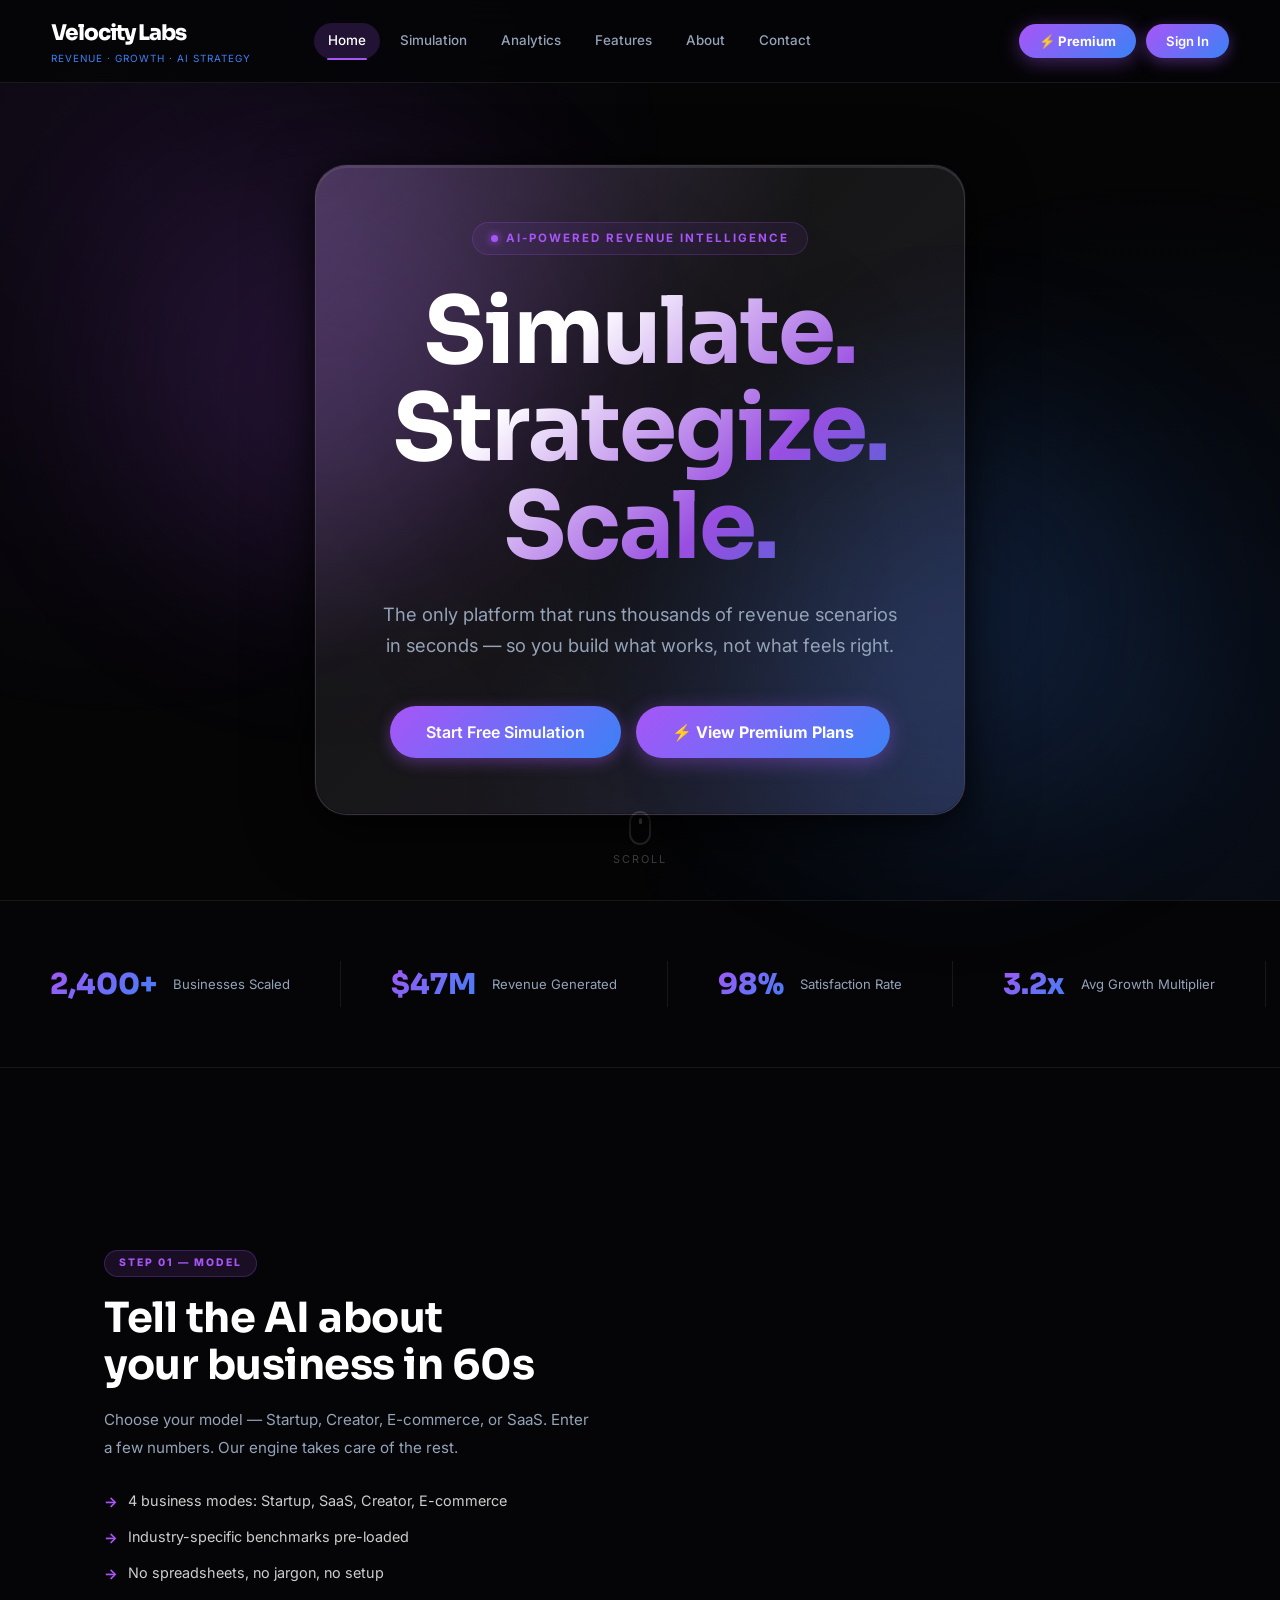
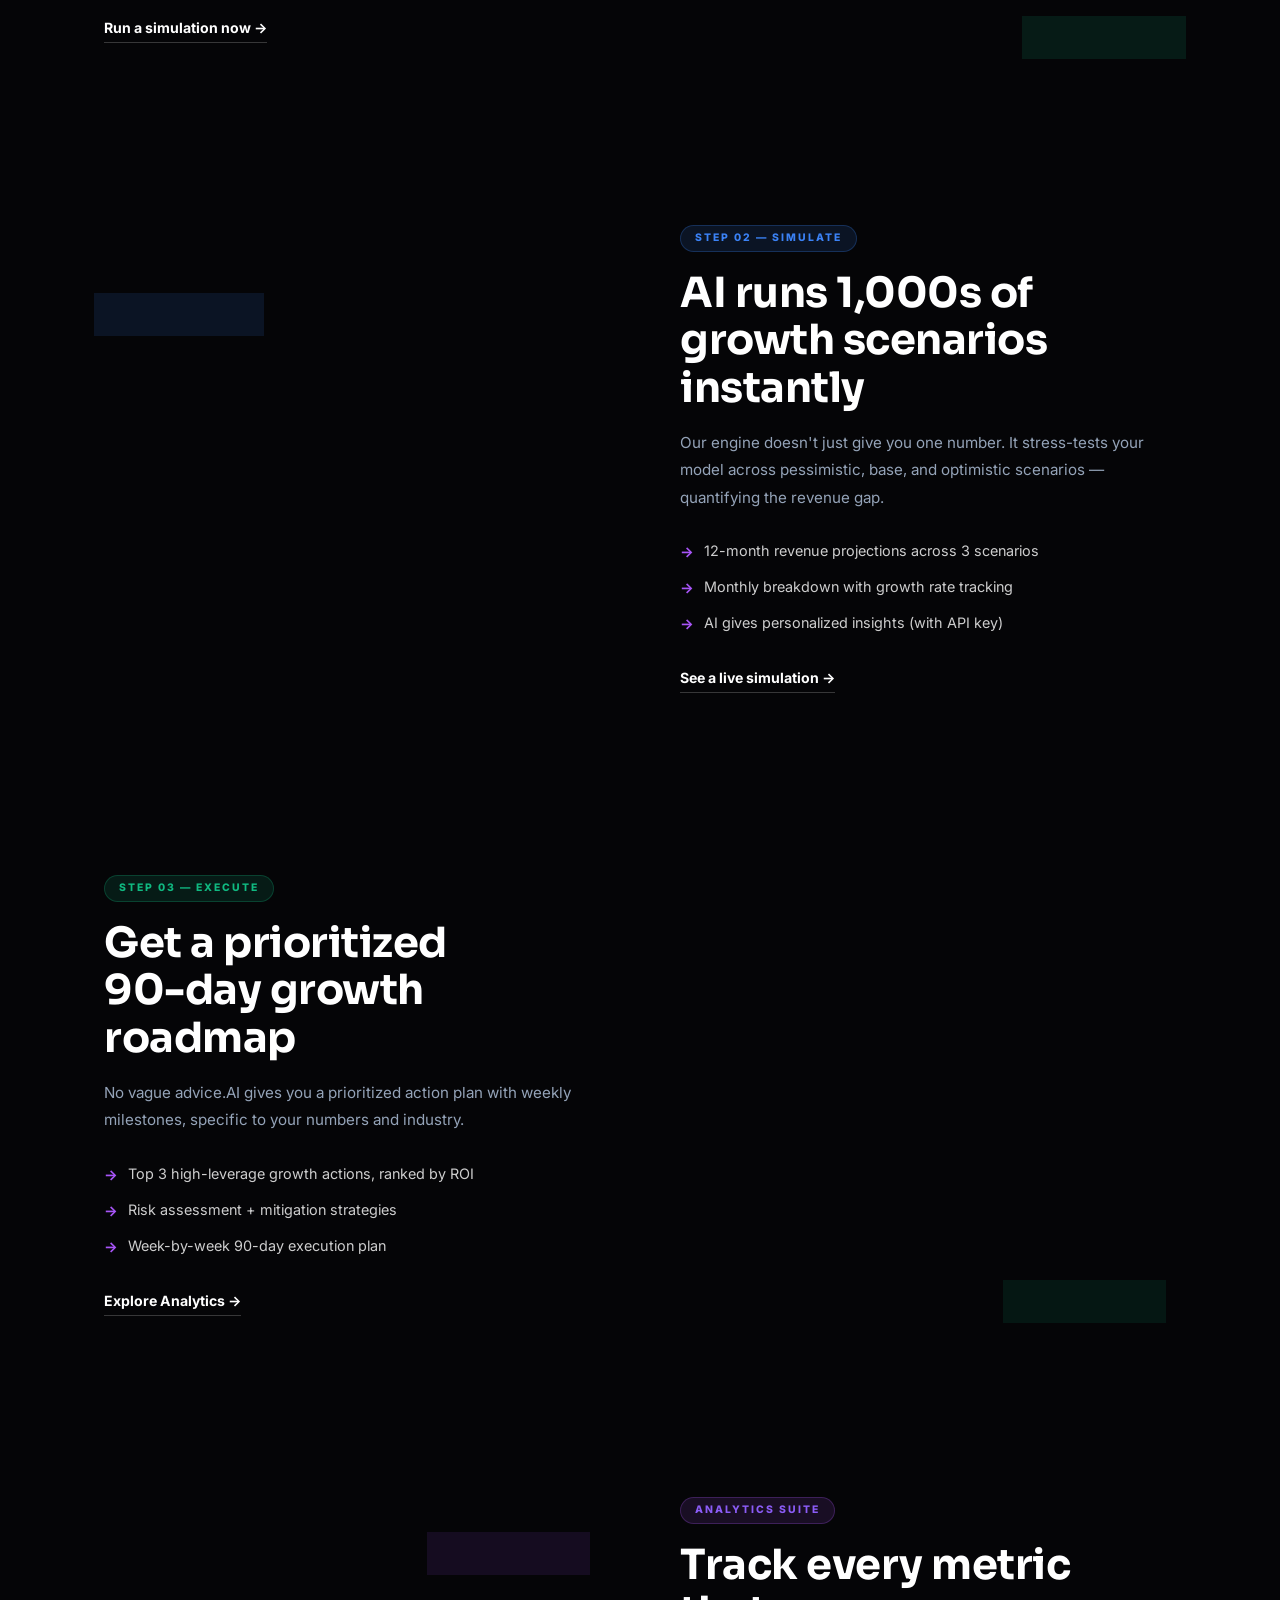
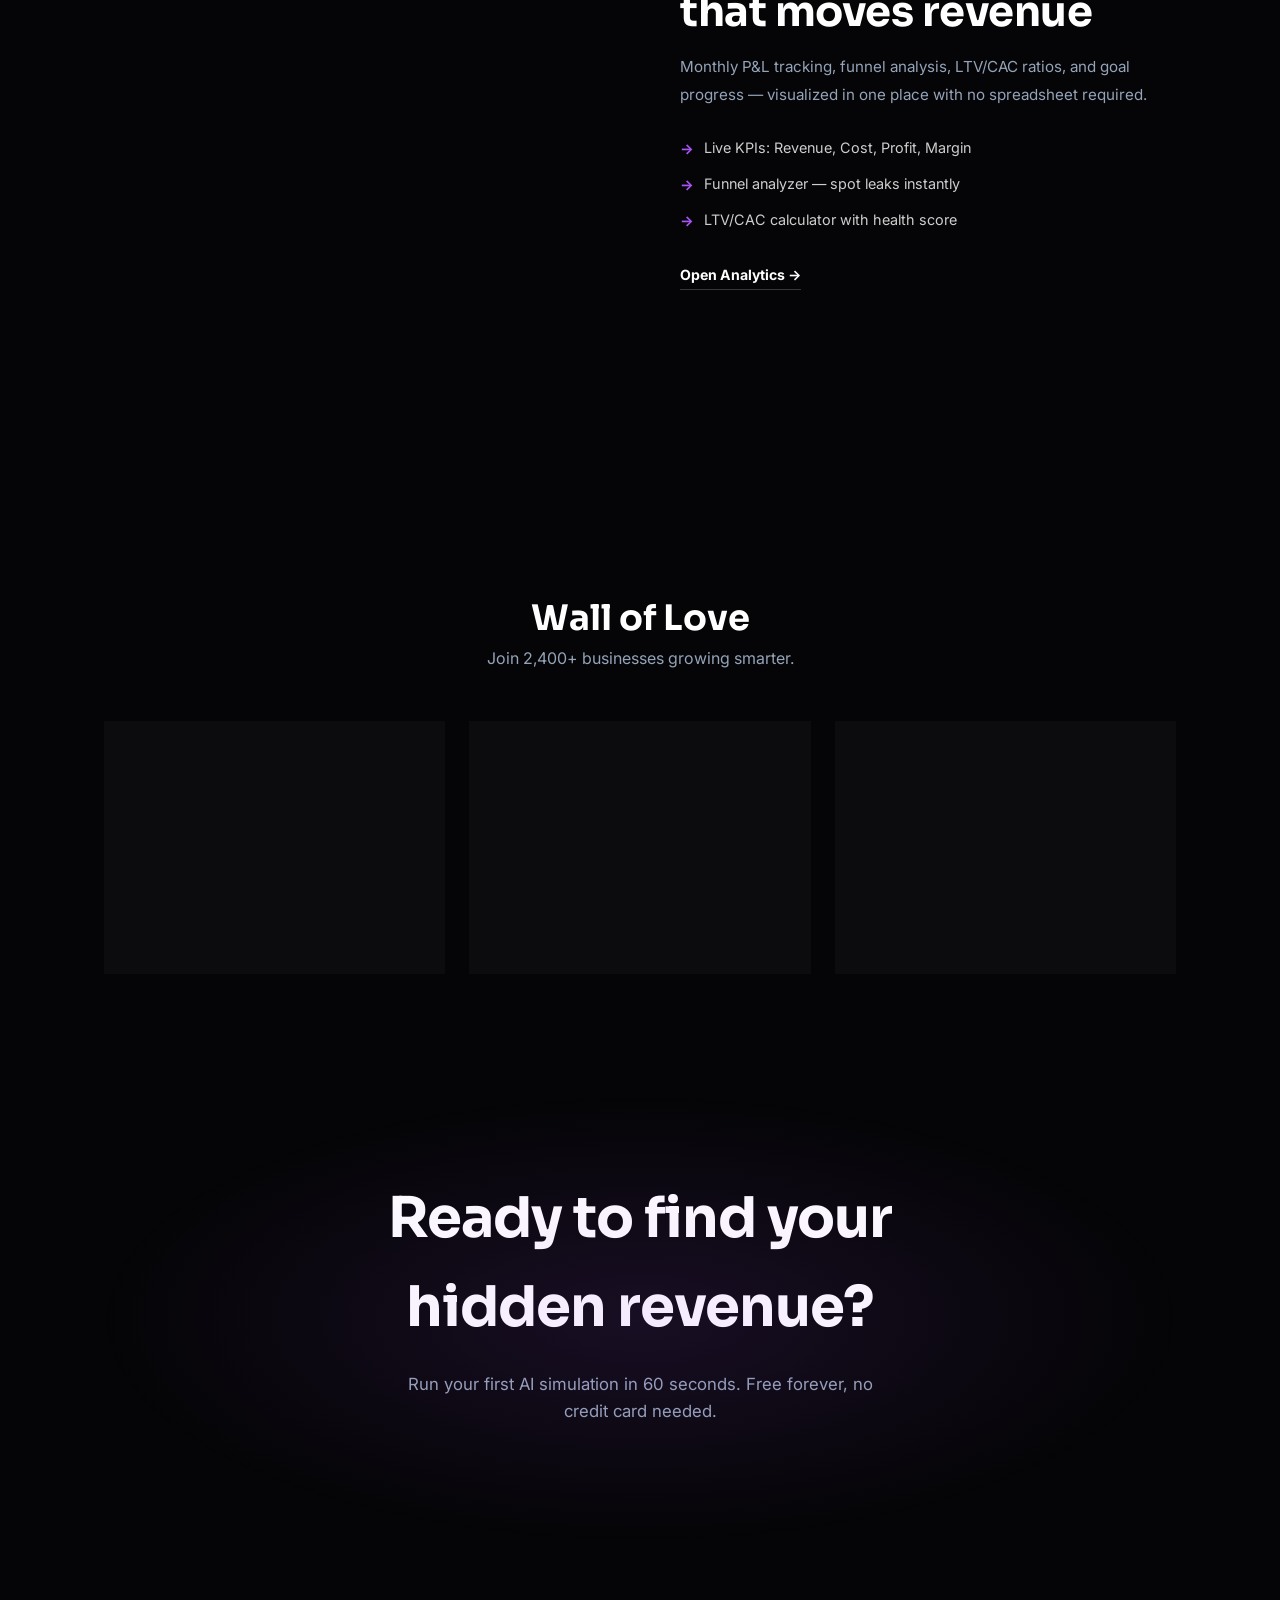
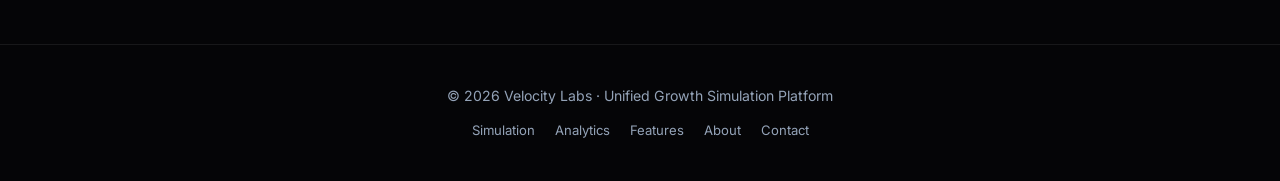
==== commit ef00de52: "version 1.1" ====
--- a/index.html
+++ b/index.html
@@ -324,7 +324,6 @@
                                     <div class="mini-metric-label">Industry Sector</div>
                                 </div>
                             </div>
-                            <!-- <button class="btn btn-primary" style="width:100%;margin-top:18px;padding:12px">⚡ Run AI Simulation</button> -->
                         </div>
                         <div class="s3d-float-badge" style="bottom:-18px;right:-10px">✅ Under 60 seconds</div>
                     </div>
@@ -556,7 +555,6 @@
             </div>
         </section>
 
-        <!-- FINAL CTA -->
         <section class="final-cta-section">
             <h2>Ready to find your<br>hidden revenue?</h2>
             <p>Run your first AI simulation in 60 seconds. Free forever, no credit card needed.</p>
@@ -573,8 +571,8 @@
 
 
     <!-- ══════════════════════════════════════
-     PAGE: SIMULATION
-══════════════════════════════════════ -->
+                    PAGE: SIMULATION
+         ══════════════════════════════════════ -->
     <div id="page-simulation" class="page">
         <div class="page-hero">
             <span class="badge"
@@ -604,10 +602,8 @@
                                 placeholder="e.g. Small business owners"></div>
                     </div>
                     <div class="form-row">
-                        <div class="input-group"><label>Monthly Budget ($)</label><input type="number" id="su-budget"
-                                value="5000" min="100"></div>
-                        <div class="input-group"><label>Expected ARPU ($/user)</label><input type="number" id="su-arpu"
-                                value="25" min="1"></div>
+                        <div class="input-group"><label>Monthly Budget ($)</label><input type="number" id="su-budget" placeholder="e.g. 5000" min="100"></div>
+                        <div class="input-group"><label>Expected ARPU ($/user)</label><input type="number" id="su-arpu" placeholder="e.g. 25" min="1"></div>
                     </div>
                     <div class="input-group" style="margin-bottom:20px;"><label>Industry / Sector</label>
                         <select id="su-industry">
@@ -642,14 +638,11 @@
                                 <option>Twitter/X</option>
                             </select>
                         </div>
-                        <div class="input-group"><label>Current Audience Size</label><input type="number"
-                                id="cr-audience" value="10000" min="100"></div>
+                        <div class="input-group"><label>Current Audience Size</label><input type="number" id="cr-audience" placeholder="e.g. 10000" min="100"></div>
                     </div>
                     <div class="form-row">
-                        <div class="input-group"><label>Engagement Rate (%)</label><input type="number" id="cr-engage"
-                                value="4" min="0.1" max="100" step="0.1"></div>
-                        <div class="input-group"><label>Product/Course Price ($)</label><input type="number"
-                                id="cr-price" value="97" min="1"></div>
+                        <div class="input-group"><label>Engagement Rate (%)</label><input type="number" id="cr-engage" placeholder="e.g. 4" min="0.1" max="100" step="0.1"></div>
+                        <div class="input-group"><label>Product/Course Price ($)</label><input type="number" id="cr-price" placeholder="e.g. 97" min="1"></div>
                     </div>
                     <div class="input-group" style="margin-bottom:20px;"><label>Primary Monetization</label>
                         <select id="cr-mono">
@@ -672,16 +665,12 @@
                 <div class="sim-card glass">
                     <h3 style="font-family:'Sora';font-size:1.5rem;margin-bottom:24px;">🛒 E-commerce Mode</h3>
                     <div class="form-row">
-                        <div class="input-group"><label>Monthly Visitors</label><input type="number" id="ec-visitors"
-                                value="50000" min="100"></div>
-                        <div class="input-group"><label>Conversion Rate (%)</label><input type="number" id="ec-conv"
-                                value="2.5" min="0.1" max="100" step="0.1"></div>
+                        <div class="input-group"><label>Monthly Visitors</label><input type="number" id="ec-visitors" placeholder="e.g. 50000" min="100"></div>
+                        <div class="input-group"><label>Conversion Rate (%)</label><input type="number" id="ec-conv" placeholder="e.g. 2.5" min="0.1" max="100" step="0.1"></div>
                     </div>
                     <div class="form-row">
-                        <div class="input-group"><label>Avg Order Value ($)</label><input type="number" id="ec-aov"
-                                value="75" min="1"></div>
-                        <div class="input-group"><label>Monthly Ad Spend ($)</label><input type="number" id="ec-adspend"
-                                value="5000" min="0"></div>
+                        <div class="input-group"><label>Avg Order Value ($)</label><input type="number" id="ec-aov" placeholder="e.g. 75" min="1"></div>
+                        <div class="input-group"><label>Monthly Ad Spend ($)</label><input type="number" id="ec-adspend" placeholder="e.g. 5000" min="0"></div>
                     </div>
                     <div class="input-group" style="margin-bottom:20px;"><label>Store Category</label>
                         <select id="ec-cat">
@@ -705,20 +694,15 @@
                 <div class="sim-card glass">
                     <h3 style="font-family:'Sora';font-size:1.5rem;margin-bottom:24px;">🤖 SaaS Mode</h3>
                     <div class="form-row">
-                        <div class="input-group"><label>Current Active Users</label><input type="number" id="sa-users"
-                                value="1200" min="1"></div>
-                        <div class="input-group"><label>Monthly Churn Rate (%)</label><input type="number" id="sa-churn"
-                                value="5" min="0.1" max="100" step="0.1"></div>
+                        <div class="input-group"><label>Current Active Users</label><input type="number" id="sa-users" placeholder="e.g. 1200" min="1"></div>
+                        <div class="input-group"><label>Monthly Churn Rate (%)</label><input type="number" id="sa-churn" placeholder="e.g. 5" min="0.1" max="100" step="0.1"></div>
                     </div>
                     <div class="form-row">
-                        <div class="input-group"><label>Subscription Price ($/mo)</label><input type="number"
-                                id="sa-price" value="29" min="1"></div>
-                        <div class="input-group"><label>Monthly New Trials</label><input type="number" id="sa-trials"
-                                value="200" min="0"></div>
+                        <div class="input-group"><label>Subscription Price ($/mo)</label><input type="number" id="sa-price" placeholder="e.g. 29" min="1"></div>
+                        <div class="input-group"><label>Monthly New Trials</label><input type="number" id="sa-trials" placeholder="e.g. 200" min="0"></div>
                     </div>
                     <div class="form-row">
-                        <div class="input-group"><label>Trial-to-Paid Rate (%)</label><input type="number"
-                                id="sa-trialconv" value="25" min="0.1" max="100" step="1"></div>
+                        <div class="input-group"><label>Trial-to-Paid Rate (%)</label><input type="number" id="sa-trialconv" placeholder="e.g. 25" min="0.1" max="100" step="1"></div>
                         <div class="input-group"><label>Billing Type</label><select id="sa-billing">
                                 <option>Monthly</option>
                                 <option>Annual</option>
@@ -734,7 +718,6 @@
 
             <!-- SIMULATION RESULTS -->
             <div class="sim-results" id="simResults">
-            <!-- Claude AI simulation insight loads here after running a simulation -->
             <div id="aiInsightBox" style="display:none;margin-bottom:24px;padding:24px 28px;background:rgba(168,85,247,.07);border:1px solid rgba(168,85,247,.25);border-radius:18px;"></div>
                 <div style="display:flex;justify-content:space-between;align-items:center;margin-bottom:20px;">
                     <h2 style="font-family:'Sora';font-size:1.5rem;">📊 Simulation Results</h2>
@@ -826,11 +809,10 @@
 
 
     <!-- ══════════════════════════════════════
-     PAGE: ANALYTICS
-══════════════════════════════════════ -->
+                     PAGE: ANALYTICS
+         ══════════════════════════════════════ -->
     <div id="page-analytics" class="page">
         <div id="analyticsAIBox" style="display:none;margin:24px 24px 0;padding:22px 24px;background:rgba(59,130,246,.07);border:1px solid rgba(59,130,246,.2);border-radius:16px;">
-            <!-- Claude AI analytics insight loads here -->
         </div>
         <div class="page-hero">
             <span class="badge"
@@ -1029,8 +1011,8 @@
 
 
     <!-- ══════════════════════════════════════
-     PAGE: DASHBOARD
-══════════════════════════════════════ -->
+                    PAGE: DASHBOARD
+        ══════════════════════════════════════ -->
     <div id="page-dashboard" class="page">
         <div class="dash-hero">
             <div class="dash-welcome" id="dashWelcome">Welcome back 👋</div>
@@ -1100,8 +1082,8 @@
 
 
     <!-- ══════════════════════════════════════
-     PAGE: FEATURES
-══════════════════════════════════════ -->
+                    PAGE: FEATURES
+         ══════════════════════════════════════ -->
     <div id="page-features" class="page">
         <div class="page-hero">
             <span class="badge"
@@ -1182,8 +1164,8 @@
 
 
     <!-- ══════════════════════════════════════
-     PAGE: ABOUT
-══════════════════════════════════════ -->
+                    PAGE: ABOUT
+        ══════════════════════════════════════ -->
     <div id="page-about" class="page">
         <div class="page-hero">
             <span class="badge"
@@ -1250,8 +1232,8 @@
 
 
     <!-- ══════════════════════════════════════
-     PAGE: CONTACT
-══════════════════════════════════════ -->
+                     PAGE: CONTACT
+        ══════════════════════════════════════ -->
     <div id="page-contact" class="page">
         <div class="page-hero">
             <span class="badge"
@@ -1316,8 +1298,8 @@
     </div>
 
     <!-- ══════════════════════════════════════
-     PAGE: PAYMENT
-══════════════════════════════════════ -->
+                PAGE: PAYMENT
+        ═════════════════════════════════════ -->
 <div id="page-payment" class="page">
     <div style="min-height:100vh;display:flex;align-items:center;justify-content:center;flex-direction:column;gap:20px;text-align:center;padding:40px;">
         <div style="font-size:4rem;">🔒</div>
@@ -1329,8 +1311,8 @@
 </div>
 
     <!-- ══════════════════════════════════════
-     PAGE: AUTH
-══════════════════════════════════════ -->
+                         PAGE: AUTH
+        ══════════════════════════════════════ -->
     <div id="page-auth" class="page"
         style="min-height:100vh;align-items:center;justify-content:center;padding:120px 20px 60px;">
         <div class="auth-card glass">
@@ -1365,7 +1347,7 @@
 
     <script>
         // ══════════════════════════════════════════════
-        // GLOBALS
+        //                  GLOBALS
         // ══════════════════════════════════════════════
         const PAGES = ['home', 'simulation', 'analytics', 'dashboard', 'features', 'about', 'contact', 'auth', 'payment'];
         let currentPage = 'home';
@@ -1374,7 +1356,7 @@
         let simData = null;
 
         // ══════════════════════════════════════════════
-        // ROUTING
+        //                  ROUTING
         // ══════════════════════════════════════════════
         function spawnNavBubble(x, y) {
             const size = 120 + Math.random() * 60;
@@ -1435,7 +1417,7 @@
         }
 
         // ══════════════════════════════════════════════
-        // AUTH
+        //                    AUTH
         // ══════════════════════════════════════════════
         function checkAuth() { try { return JSON.parse(localStorage.getItem('vl_session')); } catch { return null; } }
         function setAuth(user) { localStorage.setItem('vl_session', JSON.stringify(user)); updateNavAuth(); }
@@ -1474,38 +1456,74 @@
             document.getElementById('loginForm').classList.toggle('active', isLogin);
             document.getElementById('signupForm').classList.toggle('active', !isLogin);
         }
-        async function doLogin() {
-    const email = document.getElementById('loginEmail').value.trim();
-    const pass = document.getElementById('loginPassword').value;
-    const err = document.getElementById('loginError');
-    err.classList.remove('visible');
-    if (!email || !pass) { err.textContent = 'Please fill in all fields.'; err.classList.add('visible'); return; }
-    const hashed = await hashPassword(pass);
-    const users = JSON.parse(localStorage.getItem('vl_users') || '[]');
-    const match = users.find(u => u.email === email && u.password === hashed);
-    if (!match) { err.textContent = 'Invalid email or password.'; err.classList.add('visible'); return; }
-            setAuth({ email: match.email, name: match.name });
+        function doLogin() {
+            var email = document.getElementById('loginEmail').value.trim();
+            var pass  = document.getElementById('loginPassword').value;
+            var err   = document.getElementById('loginError');
+            err.classList.remove('visible');
+
+            if (!email || !pass) {
+                err.textContent = 'Please fill in all fields.';
+                err.classList.add('visible');
+                return;
+            }
+
+            var users = JSON.parse(localStorage.getItem('vl_users') || '[]');
+            var match = null;
+            for (var i = 0; i < users.length; i++) {
+                if (users[i].email === email && users[i].password === pass) {
+                    match = users[i];
+                    break;
+                }
+            }
+
+            if (!match) {
+                err.textContent = 'Invalid email or password.';
+                err.classList.add('visible');
+                return;
+            }
+
+            setAuth({ email: match.email, name: match.name, plan: match.plan || 'free' });
             showToast('Welcome back, ' + (match.name || match.email.split('@')[0]) + '! 🚀');
             navigate('dashboard');
         }
-        async function doSignup() {
-            const name = document.getElementById('signupName').value.trim();
-            const email = document.getElementById('signupEmail').value.trim();
-            const pass = document.getElementById('signupPassword').value;
-            const err = document.getElementById('signupError');
+
+        function doSignup() {
+            var name  = document.getElementById('signupName').value.trim();
+            var email = document.getElementById('signupEmail').value.trim();
+            var pass  = document.getElementById('signupPassword').value;
+            var err   = document.getElementById('signupError');
             err.classList.remove('visible');
-            if (!name || !email || !pass) { err.textContent = 'All fields are required.'; err.classList.add('visible'); return; }
-            if (pass.length < 6) { err.textContent = 'Password must be at least 6 characters.'; err.classList.add('visible'); return; }
-            if (!/\S+@\S+\.\S+/.test(email)) { err.textContent = 'Please enter a valid email.'; err.classList.add('visible'); return; }
-            const users = JSON.parse(localStorage.getItem('vl_users') || '[]');
-            if (users.find(u => u.email === email)) { err.textContent = 'Email already registered.'; err.classList.add('visible'); return; }
-            // Simple hash using SubtleCrypto (built into every browser, no library needed)
-async function hashPassword(pass) {
-    const enc = new TextEncoder();
-    const buf = await crypto.subtle.digest('SHA-256', enc.encode(pass));
-    return Array.from(new Uint8Array(buf)).map(b => b.toString(16).padStart(2,'0')).join('');
-}
-            setAuth({ email, name });
+
+            if (!name || !email || !pass) {
+                err.textContent = 'All fields are required.';
+                err.classList.add('visible');
+                return;
+            }
+            if (pass.length < 6) {
+                err.textContent = 'Password must be at least 6 characters.';
+                err.classList.add('visible');
+                return;
+            }
+            if (!/\S+@\S+\.\S+/.test(email)) {
+                err.textContent = 'Please enter a valid email.';
+                err.classList.add('visible');
+                return;
+            }
+
+            var users = JSON.parse(localStorage.getItem('vl_users') || '[]');
+
+            if (users.find(function(u) { return u.email === email; })) {
+                err.textContent = 'Email already registered.';
+                err.classList.add('visible');
+                return;
+            }
+
+            // Save new user
+            users.push({ name: name, email: email, password: pass, plan: 'free' });
+            localStorage.setItem('vl_users', JSON.stringify(users));
+
+            setAuth({ email: email, name: name, plan: 'free' });
             showToast('Account created! Welcome, ' + name + '! 🎉');
             navigate('dashboard');
         }
@@ -1820,54 +1838,54 @@
         if (dSims) dSims.textContent = runCount;
         }
 
-       // ── Gemini AI (free, no CORS issues) ──────────────
-       // Get your free key at https://aistudio.google.com/apikey
-// Paste it below OR store it in a <meta name="gemini-key"> tag
-var GEMINI_API_KEY = (function() {
-    var stored = localStorage.getItem('vl_gemini_key');
-    if (stored) return stored;
-    var meta = document.querySelector('meta[name="gemini-key"]');
-    return meta ? meta.getAttribute('content') : '';
-})();// get free key at aistudio.google.com/apikey
-
-        async function askGroq(prompt, boxId) {
-    var box = document.getElementById(boxId);
-    if (!box) return;
-    if (!GEMINI_API_KEY) {
-        box.style.display = 'block';
-        box.innerHTML = '<div style="color:var(--td);font-size:.85rem;padding:12px;">⚠️ Add your Gemini API key in Settings to enable AI insights.</div>';
-        return;
-    }
-    box.style.display = 'block';
-            box.innerHTML = `
-                <div style="display:flex;align-items:center;gap:10px;margin-bottom:10px;">
-                    <span style="font-size:1.1rem;">🤖</span>
-                    <span style="font-weight:700;color:white;font-size:.95rem;">AI Insight</span>
-                    <span style="font-size:.72rem;color:var(--td);opacity:.7;">powered by Gemini</span>
-                </div>
-                <div id="${boxId}-text" style="color:var(--td);font-size:.88rem;line-height:1.75;">
-                    <span style="opacity:.5;">Analyzing...</span> <span style="animation:blink 1s infinite;display:inline-block;color:var(--p);">▋</span>
-                </div>`;
-            try {
-                var res = await fetch(
-                    'https://generativelanguage.googleapis.com/v1beta/models/gemini-2.0-flash:generateContent?key=' + GEMINI_API_KEY,
-                    {
-                        method: 'POST',
-                        headers: { 'Content-Type': 'application/json' },
-                        body: JSON.stringify({
-                            contents: [{ parts: [{ text: prompt }] }],
-                            generationConfig: { maxOutputTokens: 300, temperature: 0.7 }
-                        })
-                    }
-                );
-                var data = await res.json();
-                var text = data?.candidates?.[0]?.content?.parts?.[0]?.text || 'No response received.';
-                document.getElementById(boxId + '-text').innerHTML = text.replace(/\n/g, '<br>');
-            } catch (e) {
-                document.getElementById(boxId + '-text').innerHTML = '⚠️ Could not reach Gemini API. Check your connection.';
-            }
-        }
-        // ──────────────────────────────────────────────────
+//        // ── Gemini AI (free, no CORS issues) ──────────────
+//        // Get your free key at https://aistudio.google.com/apikey
+// // Paste it below OR store it in a <meta name="gemini-key"> tag
+// var GEMINI_API_KEY = (function() {
+//     var stored = localStorage.getItem('vl_gemini_key');
+//     if (stored) return stored;
+//     var meta = document.querySelector('meta[name="gemini-key"]');
+//     return meta ? meta.getAttribute('content') : '';
+// })();// get free key at aistudio.google.com/apikey
+
+//         async function askGroq(prompt, boxId) {
+//     var box = document.getElementById(boxId);
+//     if (!box) return;
+//     if (!GEMINI_API_KEY) {
+//         box.style.display = 'block';
+//         box.innerHTML = '<div style="color:var(--td);font-size:.85rem;padding:12px;">⚠️ Add your Gemini API key in Settings to enable AI insights.</div>';
+//         return;
+//     }
+//     box.style.display = 'block';
+//             box.innerHTML = `
+//                 <div style="display:flex;align-items:center;gap:10px;margin-bottom:10px;">
+//                     <span style="font-size:1.1rem;">🤖</span>
+//                     <span style="font-weight:700;color:white;font-size:.95rem;">AI Insight</span>
+//                     <span style="font-size:.72rem;color:var(--td);opacity:.7;">powered by Gemini</span>
+//                 </div>
+//                 <div id="${boxId}-text" style="color:var(--td);font-size:.88rem;line-height:1.75;">
+//                     <span style="opacity:.5;">Analyzing...</span> <span style="animation:blink 1s infinite;display:inline-block;color:var(--p);">▋</span>
+//                 </div>`;
+//             try {
+//                 var res = await fetch(
+//                     'https://generativelanguage.googleapis.com/v1beta/models/gemini-2.0-flash:generateContent?key=' + GEMINI_API_KEY,
+//                     {
+//                         method: 'POST',
+//                         headers: { 'Content-Type': 'application/json' },
+//                         body: JSON.stringify({
+//                             contents: [{ parts: [{ text: prompt }] }],
+//                             generationConfig: { maxOutputTokens: 300, temperature: 0.7 }
+//                         })
+//                     }
+//                 );
+//                 var data = await res.json();
+//                 var text = data?.candidates?.[0]?.content?.parts?.[0]?.text || 'No response received.';
+//                 document.getElementById(boxId + '-text').innerHTML = text.replace(/\n/g, '<br>');
+//             } catch (e) {
+//                 document.getElementById(boxId + '-text').innerHTML = '⚠️ Could not reach Gemini API. Check your connection.';
+//             }
+//         }
+//         // ──────────────────────────────────────────────────
 
         // Called after every simulation — sends data to Claude for AI insight
         async function runAISimulation() {
